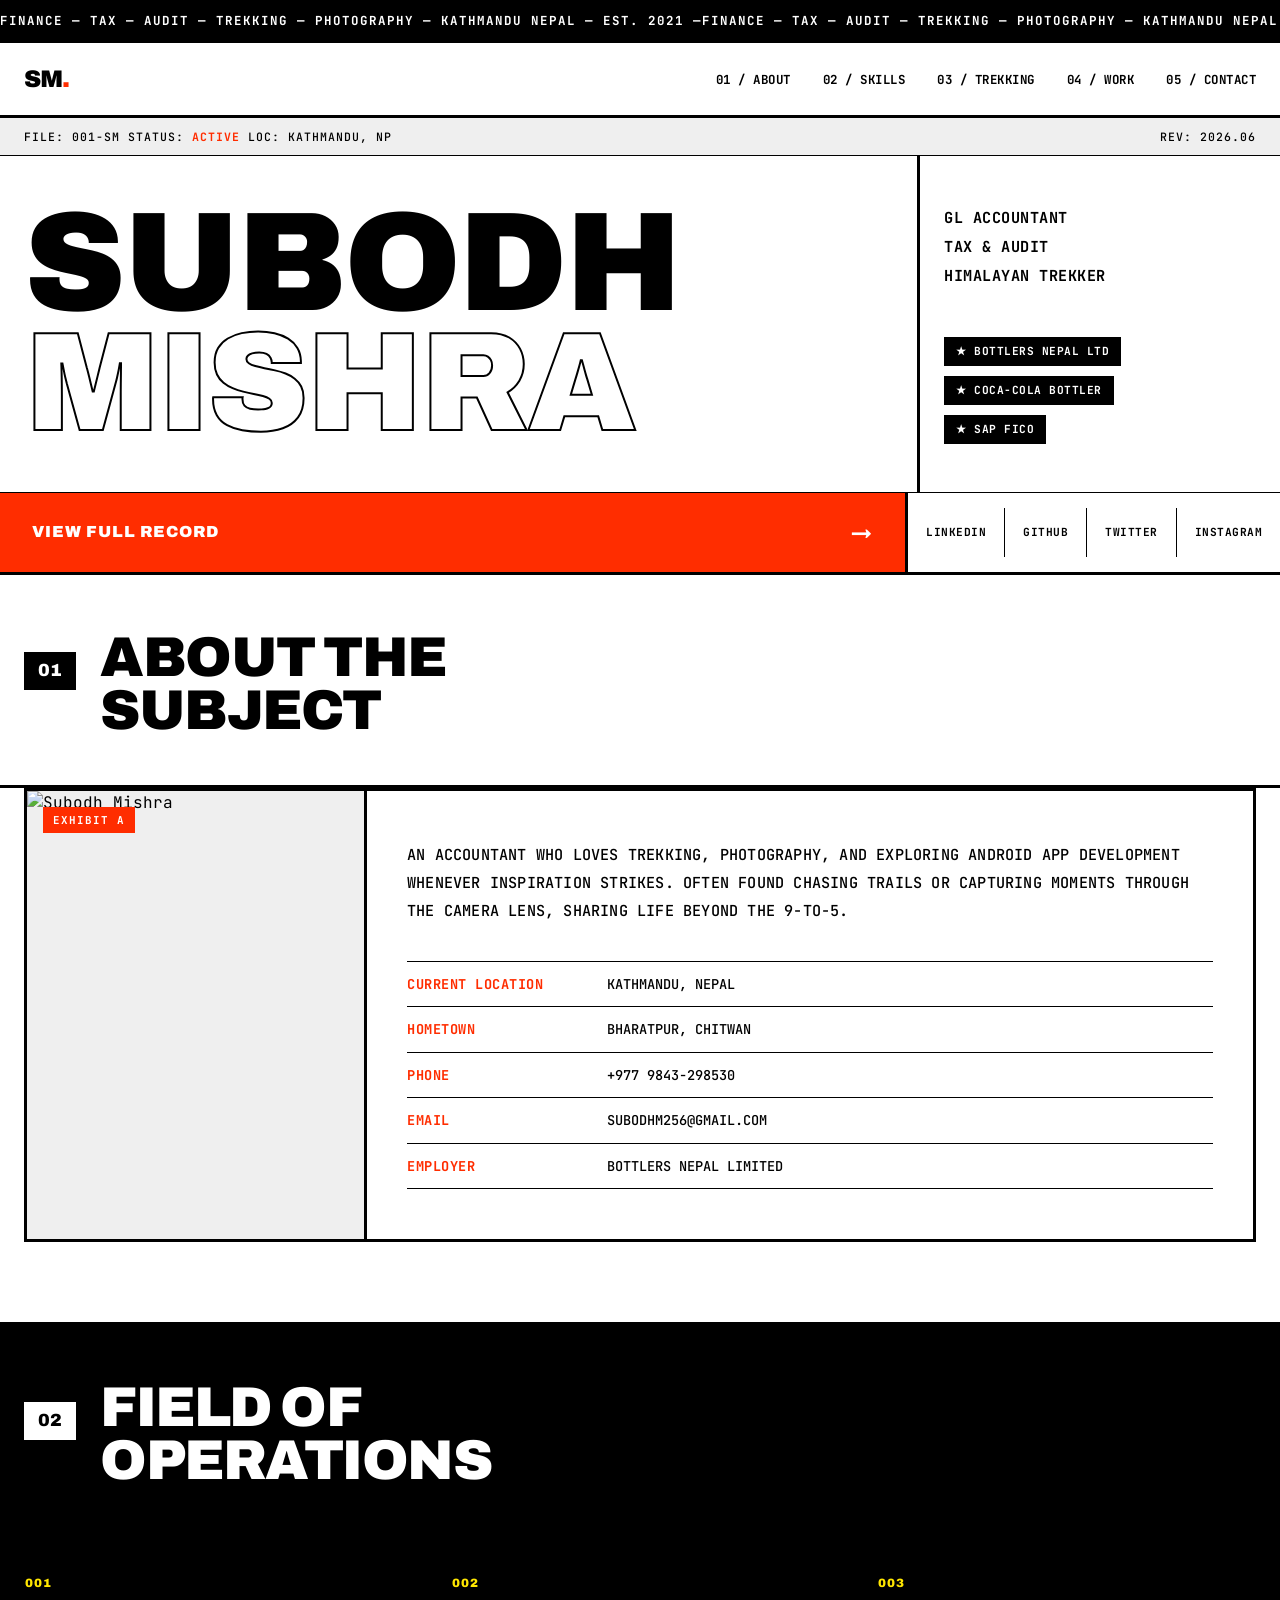
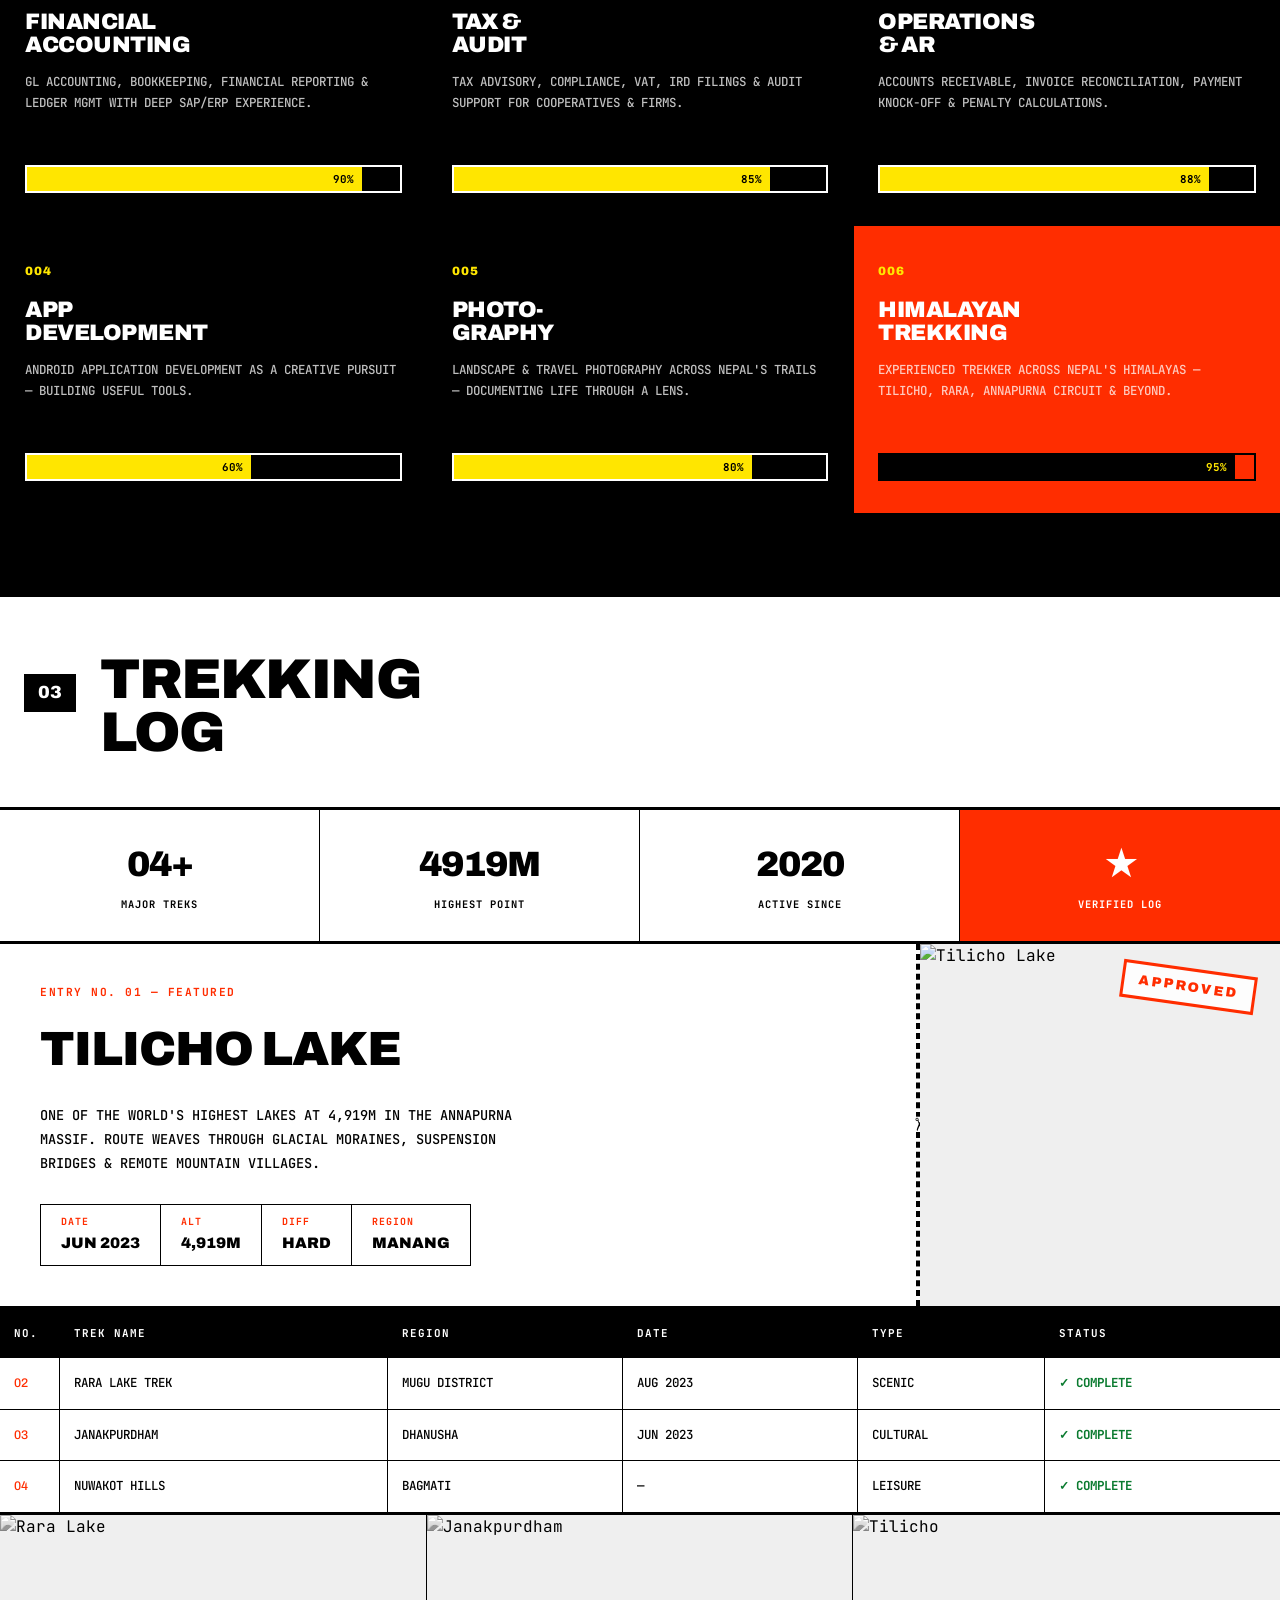
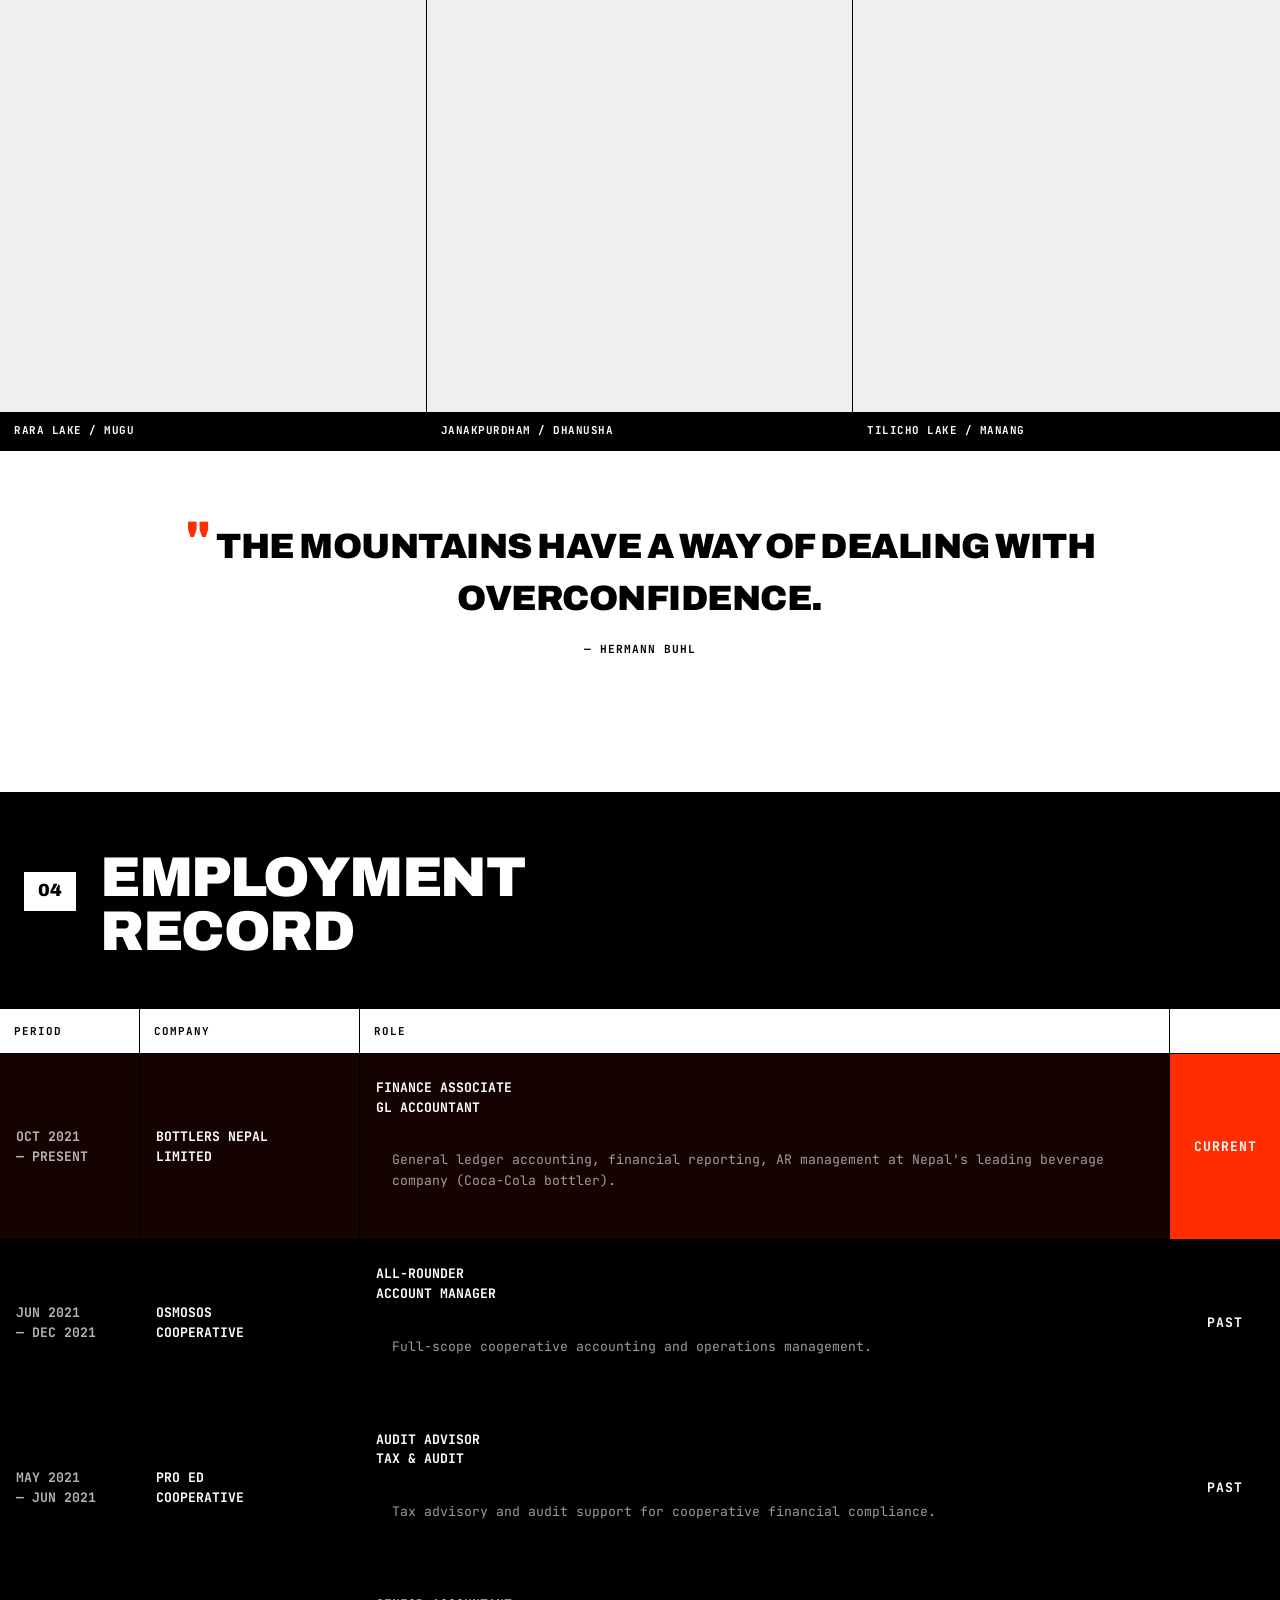
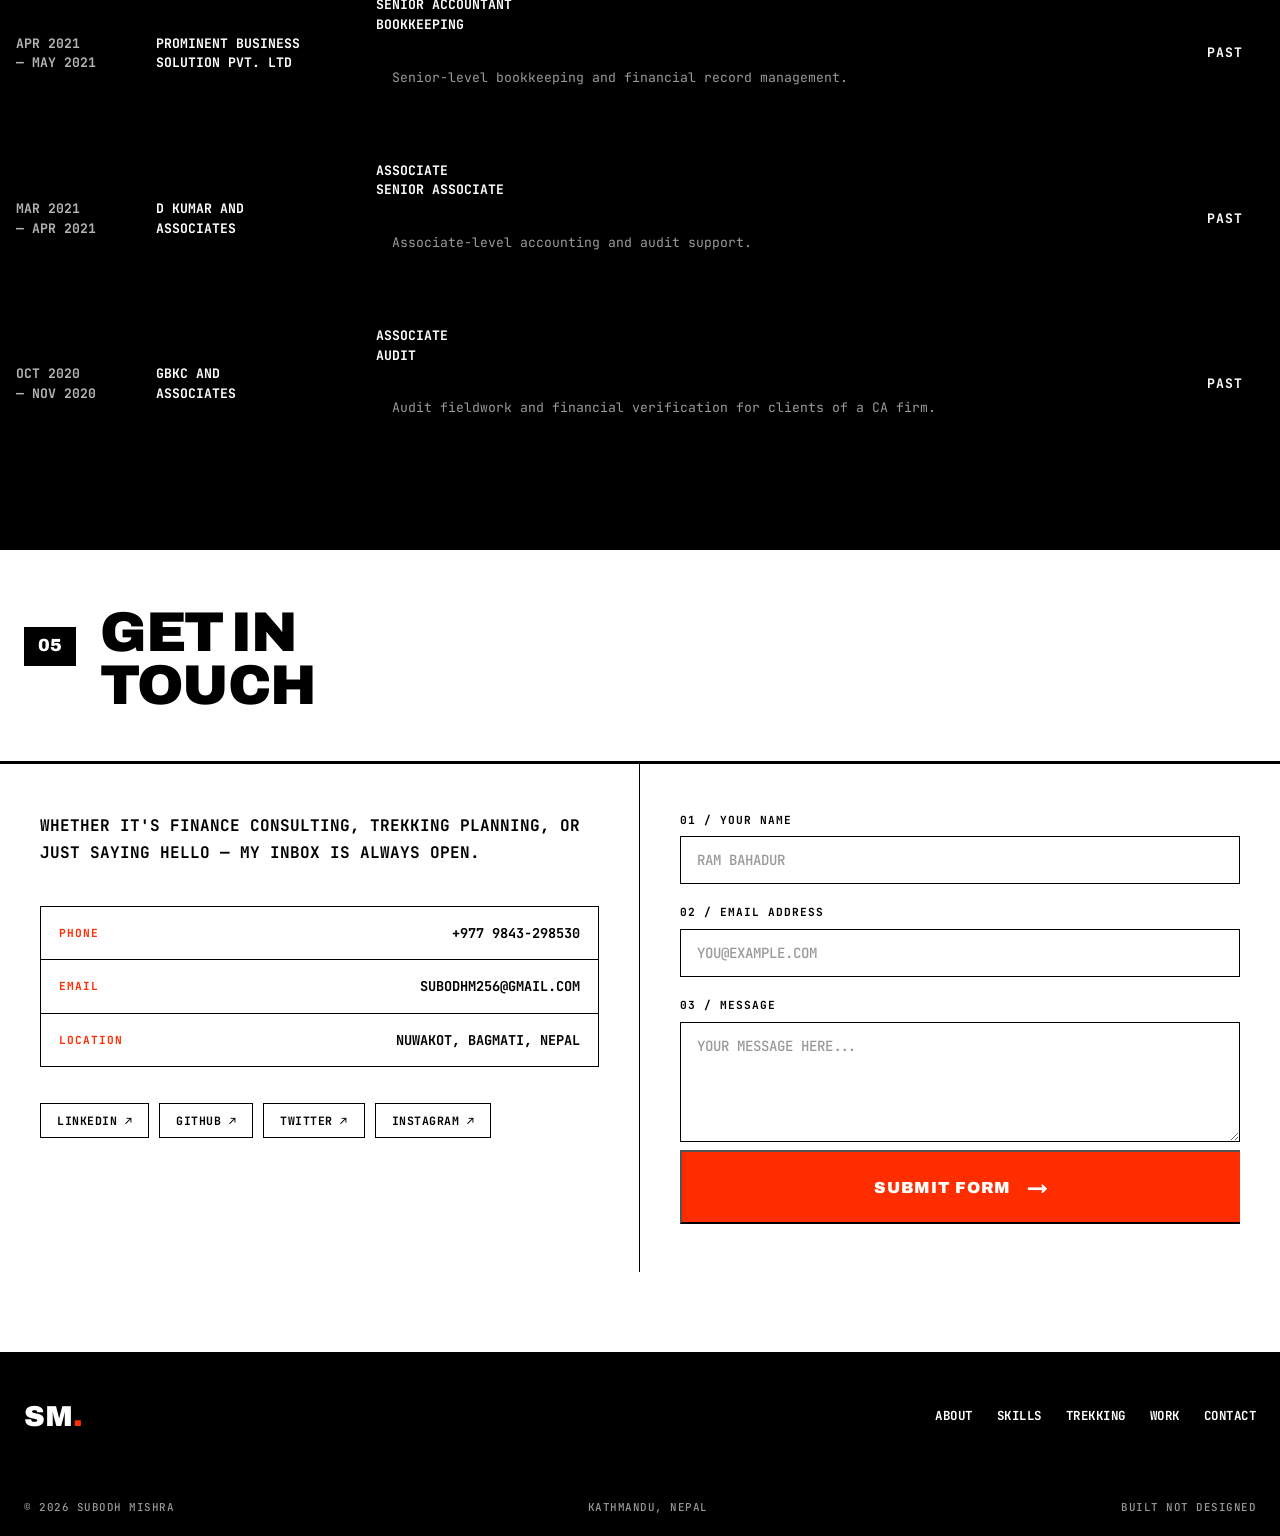
==== index.html @ 77f86807 "Add files via upload" ====
<!DOCTYPE html>
<html lang="en">
<head>
<meta charset="UTF-8" />
<meta name="viewport" content="width=device-width, initial-scale=1.0" />
<meta name="description" content="SUBODH MISHRA — GL ACCOUNTANT / TREKKER / PHOTOGRAPHER. KATHMANDU, NEPAL." />
<title>SUBODH MISHRA — FILE NO. 001</title>
<link rel="preconnect" href="https://fonts.googleapis.com" />
<link rel="preconnect" href="https://fonts.gstatic.com" crossorigin />
<link href="https://fonts.googleapis.com/css2?family=JetBrains+Mono:wght@400;500;700;800&family=Archivo:wght@400;500;700;900&display=swap" rel="stylesheet" />
<link rel="stylesheet" href="style.css" />
</head>
<body>

<!-- MARQUEE STRIP -->
<div class="marquee">
  <div class="marquee-track">
    <span>FINANCE — TAX — AUDIT — TREKKING — PHOTOGRAPHY — KATHMANDU NEPAL — EST. 2021 — </span>
    <span>FINANCE — TAX — AUDIT — TREKKING — PHOTOGRAPHY — KATHMANDU NEPAL — EST. 2021 — </span>
  </div>
</div>

<!-- NAV -->
<nav id="navbar">
  <div class="nav-inner">
    <a href="#top" class="nav-logo">SM<span class="dot">.</span></a>
    <ul class="nav-links">
      <li><a href="#about">01 / ABOUT</a></li>
      <li><a href="#skills">02 / SKILLS</a></li>
      <li><a href="#trekking">03 / TREKKING</a></li>
      <li><a href="#experience">04 / WORK</a></li>
      <li><a href="#contact">05 / CONTACT</a></li>
    </ul>
    <button class="hamburger" id="hamburger" aria-label="Menu">
      <span></span><span></span>
    </button>
  </div>
</nav>

<div class="mobile-menu" id="mobileMenu">
  <ul>
    <li><a href="#about" class="mm-link">01 / ABOUT</a></li>
    <li><a href="#skills" class="mm-link">02 / SKILLS</a></li>
    <li><a href="#trekking" class="mm-link">03 / TREKKING</a></li>
    <li><a href="#experience" class="mm-link">04 / WORK</a></li>
    <li><a href="#contact" class="mm-link">05 / CONTACT</a></li>
  </ul>
</div>

<!-- HERO -->
<header id="top" class="hero">
  <div class="hero-meta-bar">
    <span>FILE: 001-SM</span>
    <span>STATUS: <b>ACTIVE</b></span>
    <span>LOC: KATHMANDU, NP</span>
    <span class="hero-meta-bar-last">REV: 2026.06</span>
  </div>

  <div class="hero-main">
    <h1 class="hero-title">
      SUBODH<br>
      <span class="outline">MISHRA</span>
    </h1>
    <div class="hero-side">
      <p class="hero-role">GL ACCOUNTANT<br>TAX &amp; AUDIT<br>HIMALAYAN TREKKER</p>
      <div class="hero-tags">
        <span class="tag">★ BOTTLERS NEPAL LTD</span>
        <span class="tag">★ COCA-COLA BOTTLER</span>
        <span class="tag">★ SAP FICO</span>
      </div>
    </div>
  </div>

  <div class="hero-bottom">
    <a href="#about" class="btn-block">
      <span>VIEW FULL RECORD</span>
      <span class="arrow">→</span>
    </a>
    <div class="hero-socials">
      <a href="https://www.linkedin.com/in/subodh-mishra-0a845a19a/" target="_blank" rel="noopener">LINKEDIN</a>
      <a href="https://github.com/mrsubodhmishra" target="_blank" rel="noopener">GITHUB</a>
      <a href="https://twitter.com/Subo_dh" target="_blank" rel="noopener">TWITTER</a>
      <a href="https://www.instagram.com/subo_od/" target="_blank" rel="noopener">INSTAGRAM</a>
    </div>
  </div>
</header>

<!-- ABOUT -->
<section id="about" class="section">
  <div class="section-head">
    <span class="section-num">01</span>
    <h2 class="section-title">ABOUT THE<br>SUBJECT</h2>
  </div>

  <div class="about-grid">
    <div class="about-photo">
      <img src="https://www.subodhmishra.com.np/assets/images/profilefun.jpg" alt="Subodh Mishra" onerror="this.parentElement.classList.add('img-fail')" />
      <div class="photo-tag">EXHIBIT A</div>
    </div>

    <div class="about-content">
      <p class="about-lead">AN ACCOUNTANT WHO LOVES TREKKING, PHOTOGRAPHY, AND EXPLORING ANDROID APP DEVELOPMENT WHENEVER INSPIRATION STRIKES. OFTEN FOUND CHASING TRAILS OR CAPTURING MOMENTS THROUGH THE CAMERA LENS, SHARING LIFE BEYOND THE 9-TO-5.</p>

      <table class="data-table">
        <tr>
          <td class="dt-label">CURRENT LOCATION</td>
          <td class="dt-value">KATHMANDU, NEPAL</td>
        </tr>
        <tr>
          <td class="dt-label">HOMETOWN</td>
          <td class="dt-value">BHARATPUR, CHITWAN</td>
        </tr>
        <tr>
          <td class="dt-label">PHONE</td>
          <td class="dt-value">+977 9843-298530</td>
        </tr>
        <tr>
          <td class="dt-label">EMAIL</td>
          <td class="dt-value">SUBODHM256@GMAIL.COM</td>
        </tr>
        <tr>
          <td class="dt-label">EMPLOYER</td>
          <td class="dt-value">BOTTLERS NEPAL LIMITED</td>
        </tr>
      </table>
    </div>
  </div>
</section>

<!-- SKILLS -->
<section id="skills" class="section section-invert">
  <div class="section-head">
    <span class="section-num">02</span>
    <h2 class="section-title">FIELD OF<br>OPERATIONS</h2>
  </div>

  <div class="skills-grid">
    <div class="skill-box">
      <span class="skill-index">001</span>
      <h3>FINANCIAL<br>ACCOUNTING</h3>
      <p>GL ACCOUNTING, BOOKKEEPING, FINANCIAL REPORTING &amp; LEDGER MGMT WITH DEEP SAP/ERP EXPERIENCE.</p>
      <div class="skill-meter"><div class="skill-meter-fill" style="--w:90%">90%</div></div>
    </div>
    <div class="skill-box">
      <span class="skill-index">002</span>
      <h3>TAX &amp;<br>AUDIT</h3>
      <p>TAX ADVISORY, COMPLIANCE, VAT, IRD FILINGS &amp; AUDIT SUPPORT FOR COOPERATIVES &amp; FIRMS.</p>
      <div class="skill-meter"><div class="skill-meter-fill" style="--w:85%">85%</div></div>
    </div>
    <div class="skill-box">
      <span class="skill-index">003</span>
      <h3>OPERATIONS<br>&amp; AR</h3>
      <p>ACCOUNTS RECEIVABLE, INVOICE RECONCILIATION, PAYMENT KNOCK-OFF &amp; PENALTY CALCULATIONS.</p>
      <div class="skill-meter"><div class="skill-meter-fill" style="--w:88%">88%</div></div>
    </div>
    <div class="skill-box">
      <span class="skill-index">004</span>
      <h3>APP<br>DEVELOPMENT</h3>
      <p>ANDROID APPLICATION DEVELOPMENT AS A CREATIVE PURSUIT — BUILDING USEFUL TOOLS.</p>
      <div class="skill-meter"><div class="skill-meter-fill" style="--w:60%">60%</div></div>
    </div>
    <div class="skill-box">
      <span class="skill-index">005</span>
      <h3>PHOTO-<br>GRAPHY</h3>
      <p>LANDSCAPE &amp; TRAVEL PHOTOGRAPHY ACROSS NEPAL'S TRAILS — DOCUMENTING LIFE THROUGH A LENS.</p>
      <div class="skill-meter"><div class="skill-meter-fill" style="--w:80%">80%</div></div>
    </div>
    <div class="skill-box accent">
      <span class="skill-index">006</span>
      <h3>HIMALAYAN<br>TREKKING</h3>
      <p>EXPERIENCED TREKKER ACROSS NEPAL'S HIMALAYAS — TILICHO, RARA, ANNAPURNA CIRCUIT &amp; BEYOND.</p>
      <div class="skill-meter"><div class="skill-meter-fill" style="--w:95%">95%</div></div>
    </div>
  </div>
</section>

<!-- TREKKING -->
<section id="trekking" class="section trek-section">
  <div class="section-head">
    <span class="section-num">03</span>
    <h2 class="section-title">TREKKING<br>LOG</h2>
  </div>

  <div class="trek-stamp-row">
    <div class="stamp-box">
      <span class="stamp-num">04+</span>
      <span class="stamp-label">MAJOR TREKS</span>
    </div>
    <div class="stamp-box">
      <span class="stamp-num">4919M</span>
      <span class="stamp-label">HIGHEST POINT</span>
    </div>
    <div class="stamp-box">
      <span class="stamp-num">2020</span>
      <span class="stamp-label">ACTIVE SINCE</span>
    </div>
    <div class="stamp-box stamp-red">
      <span class="stamp-num">★</span>
      <span class="stamp-label">VERIFIED LOG</span>
    </div>
  </div>

  <!-- Featured entry: ticket style -->
  <div class="trek-ticket">
    <div class="ticket-left">
      <div class="ticket-eyebrow">ENTRY NO. 01 — FEATURED</div>
      <h3 class="ticket-title">TILICHO LAKE</h3>
      <p class="ticket-desc">ONE OF THE WORLD'S HIGHEST LAKES AT 4,919M IN THE ANNAPURNA MASSIF. ROUTE WEAVES THROUGH GLACIAL MORAINES, SUSPENSION BRIDGES &amp; REMOTE MOUNTAIN VILLAGES.</p>
      <div class="ticket-row">
        <div class="ticket-field"><span>DATE</span><b>JUN 2023</b></div>
        <div class="ticket-field"><span>ALT</span><b>4,919M</b></div>
        <div class="ticket-field"><span>DIFF</span><b>HARD</b></div>
        <div class="ticket-field"><span>REGION</span><b>MANANG</b></div>
      </div>
    </div>
    <div class="ticket-divider">
      <span>✂</span>
    </div>
    <div class="ticket-right">
      <img src="https://www.subodhmishra.com.np/assets/images/educat/TL.jpg" alt="Tilicho Lake" onerror="this.parentElement.classList.add('img-fail')" />
      <div class="ticket-stamp">APPROVED</div>
    </div>
  </div>

  <!-- Log table -->
  <div class="trek-log-table">
    <div class="log-row log-header">
      <span>NO.</span>
      <span>TREK NAME</span>
      <span>REGION</span>
      <span>DATE</span>
      <span>TYPE</span>
      <span>STATUS</span>
    </div>
    <div class="log-row">
      <span class="log-no">02</span>
      <span class="log-name">RARA LAKE TREK</span>
      <span>MUGU DISTRICT</span>
      <span>AUG 2023</span>
      <span>SCENIC</span>
      <span class="log-status complete">✓ COMPLETE</span>
    </div>
    <div class="log-row">
      <span class="log-no">03</span>
      <span class="log-name">JANAKPURDHAM</span>
      <span>DHANUSHA</span>
      <span>JUN 2023</span>
      <span>CULTURAL</span>
      <span class="log-status complete">✓ COMPLETE</span>
    </div>
    <div class="log-row">
      <span class="log-no">04</span>
      <span class="log-name">NUWAKOT HILLS</span>
      <span>BAGMATI</span>
      <span>—</span>
      <span>LEISURE</span>
      <span class="log-status complete">✓ COMPLETE</span>
    </div>
  </div>

  <!-- Photo strip -->
  <div class="trek-photo-strip">
    <div class="strip-photo">
      <img src="https://www.subodhmishra.com.np/assets/images/educat/RARA.jpg" alt="Rara Lake" onerror="this.parentElement.classList.add('img-fail')" />
      <div class="strip-cap">RARA LAKE / MUGU</div>
    </div>
    <div class="strip-photo">
      <img src="https://www.subodhmishra.com.np/assets/images/educat/JD.jpg" alt="Janakpurdham" onerror="this.parentElement.classList.add('img-fail')" />
      <div class="strip-cap">JANAKPURDHAM / DHANUSHA</div>
    </div>
    <div class="strip-photo">
      <img src="https://www.subodhmishra.com.np/assets/images/educat/TL.jpg" alt="Tilicho" onerror="this.parentElement.classList.add('img-fail')" />
      <div class="strip-cap">TILICHO LAKE / MANANG</div>
    </div>
  </div>

  <div class="trek-quote">
    <span class="qmark">"</span>
    THE MOUNTAINS HAVE A WAY OF DEALING WITH OVERCONFIDENCE.
    <span class="qauthor">— HERMANN BUHL</span>
  </div>
</section>

<!-- EXPERIENCE -->
<section id="experience" class="section section-invert">
  <div class="section-head">
    <span class="section-num">04</span>
    <h2 class="section-title">EMPLOYMENT<br>RECORD</h2>
  </div>

  <div class="exp-table">
    <div class="exp-row exp-row-head">
      <span>PERIOD</span>
      <span>COMPANY</span>
      <span>ROLE</span>
      <span></span>
    </div>

    <div class="exp-row exp-current">
      <span class="exp-period">OCT 2021<br>— PRESENT</span>
      <span class="exp-company">BOTTLERS NEPAL<br>LIMITED</span>
      <span class="exp-role">FINANCE ASSOCIATE<br>GL ACCOUNTANT
        <span class="exp-desc">General ledger accounting, financial reporting, AR management at Nepal's leading beverage company (Coca-Cola bottler).</span>
      </span>
      <span class="exp-tag current">CURRENT</span>
    </div>

    <div class="exp-row">
      <span class="exp-period">JUN 2021<br>— DEC 2021</span>
      <span class="exp-company">OSMOSOS<br>COOPERATIVE</span>
      <span class="exp-role">ALL-ROUNDER<br>ACCOUNT MANAGER
        <span class="exp-desc">Full-scope cooperative accounting and operations management.</span>
      </span>
      <span class="exp-tag">PAST</span>
    </div>

    <div class="exp-row">
      <span class="exp-period">MAY 2021<br>— JUN 2021</span>
      <span class="exp-company">PRO ED<br>COOPERATIVE</span>
      <span class="exp-role">AUDIT ADVISOR<br>TAX &amp; AUDIT
        <span class="exp-desc">Tax advisory and audit support for cooperative financial compliance.</span>
      </span>
      <span class="exp-tag">PAST</span>
    </div>

    <div class="exp-row">
      <span class="exp-period">APR 2021<br>— MAY 2021</span>
      <span class="exp-company">PROMINENT BUSINESS<br>SOLUTION PVT. LTD</span>
      <span class="exp-role">SENIOR ACCOUNTANT<br>BOOKKEEPING
        <span class="exp-desc">Senior-level bookkeeping and financial record management.</span>
      </span>
      <span class="exp-tag">PAST</span>
    </div>

    <div class="exp-row">
      <span class="exp-period">MAR 2021<br>— APR 2021</span>
      <span class="exp-company">D KUMAR AND<br>ASSOCIATES</span>
      <span class="exp-role">ASSOCIATE<br>SENIOR ASSOCIATE
        <span class="exp-desc">Associate-level accounting and audit support.</span>
      </span>
      <span class="exp-tag">PAST</span>
    </div>

    <div class="exp-row">
      <span class="exp-period">OCT 2020<br>— NOV 2020</span>
      <span class="exp-company">GBKC AND<br>ASSOCIATES</span>
      <span class="exp-role">ASSOCIATE<br>AUDIT
        <span class="exp-desc">Audit fieldwork and financial verification for clients of a CA firm.</span>
      </span>
      <span class="exp-tag">PAST</span>
    </div>
  </div>
</section>

<!-- CONTACT -->
<section id="contact" class="section contact-section">
  <div class="section-head">
    <span class="section-num">05</span>
    <h2 class="section-title">GET IN<br>TOUCH</h2>
  </div>

  <div class="contact-grid">
    <div class="contact-left">
      <p class="contact-lead">WHETHER IT'S FINANCE CONSULTING, TREKKING PLANNING, OR JUST SAYING HELLO — MY INBOX IS ALWAYS OPEN.</p>

      <div class="contact-list">
        <a href="tel:+9779843298530" class="contact-item">
          <span class="ci-label">PHONE</span>
          <span class="ci-value">+977 9843-298530</span>
        </a>
        <a href="mailto:subodhm256@gmail.com" class="contact-item">
          <span class="ci-label">EMAIL</span>
          <span class="ci-value">SUBODHM256@GMAIL.COM</span>
        </a>
        <div class="contact-item">
          <span class="ci-label">LOCATION</span>
          <span class="ci-value">NUWAKOT, BAGMATI, NEPAL</span>
        </div>
      </div>

      <div class="contact-social-row">
        <a href="https://www.linkedin.com/in/subodh-mishra-0a845a19a/" target="_blank" rel="noopener">LINKEDIN ↗</a>
        <a href="https://github.com/mrsubodhmishra" target="_blank" rel="noopener">GITHUB ↗</a>
        <a href="https://twitter.com/Subo_dh" target="_blank" rel="noopener">TWITTER ↗</a>
        <a href="https://www.instagram.com/subo_od/" target="_blank" rel="noopener">INSTAGRAM ↗</a>
      </div>
    </div>

    <div class="contact-right">
      <form class="brutal-form" id="contactForm" onsubmit="handleSubmit(event)">
        <label for="name">01 / YOUR NAME</label>
        <input type="text" id="name" name="name" placeholder="RAM BAHADUR" required />

        <label for="email">02 / EMAIL ADDRESS</label>
        <input type="email" id="email" name="email" placeholder="YOU@EXAMPLE.COM" required />

        <label for="message">03 / MESSAGE</label>
        <textarea id="message" name="message" rows="5" placeholder="YOUR MESSAGE HERE..." required></textarea>

        <button type="submit" class="btn-block full">
          <span>SUBMIT FORM</span>
          <span class="arrow">→</span>
        </button>
        <p class="form-success" id="formSuccess">✓ THANKS — I'LL GET BACK TO YOU SOON.</p>
      </form>
    </div>
  </div>
</section>

<!-- FOOTER -->
<footer class="footer">
  <div class="footer-top">
    <span class="footer-logo">SM<span class="dot">.</span></span>
    <div class="footer-links">
      <a href="#about">ABOUT</a>
      <a href="#skills">SKILLS</a>
      <a href="#trekking">TREKKING</a>
      <a href="#experience">WORK</a>
      <a href="#contact">CONTACT</a>
    </div>
  </div>
  <div class="footer-bottom">
    <span>© 2026 SUBODH MISHRA</span>
    <span>KATHMANDU, NEPAL</span>
    <span>BUILT NOT DESIGNED</span>
  </div>
</footer>

<a href="#top" class="back-to-top" id="backToTop">↑ TOP</a>

<script src="script.js"></script>
</body>
</html>
---- style.css ----
/* =====================================================
   SUBODH MISHRA — BRUTALIST PORTFOLIO
   No radius. No shadow blur. No gradients. Raw structure.
   ===================================================== */

:root {
  --black: #000000;
  --white: #ffffff;
  --red: #ff2d00;
  --yellow: #ffe600;
  --gray: #efefef;
  --gray-line: #d8d8d8;

  --ff-display: 'Archivo', sans-serif;
  --ff-mono: 'JetBrains Mono', monospace;

  --border: 3px solid var(--black);
  --border-thin: 1px solid var(--black);
}

* { box-sizing: border-box; margin: 0; padding: 0; }

html { scroll-behavior: smooth; }

body {
  font-family: var(--ff-mono);
  background: var(--white);
  color: var(--black);
  line-height: 1.5;
  overflow-x: hidden;
}

img { max-width: 100%; display: block; }
a { color: inherit; text-decoration: none; }
button { font-family: inherit; cursor: pointer; }

/* ===== MARQUEE ===== */
.marquee {
  background: var(--black);
  color: var(--white);
  overflow: hidden;
  white-space: nowrap;
  border-bottom: var(--border);
  padding: 8px 0;
}
.marquee-track {
  display: inline-flex;
  animation: scrollMarquee 24s linear infinite;
}
.marquee-track span {
  font-family: var(--ff-mono);
  font-size: 0.78rem;
  font-weight: 700;
  letter-spacing: 2px;
  padding-right: 0;
}
@keyframes scrollMarquee {
  from { transform: translateX(0); }
  to { transform: translateX(-50%); }
}

/* ===== NAV ===== */
#navbar {
  position: sticky;
  top: 0;
  z-index: 100;
  background: var(--white);
  border-bottom: var(--border);
}
.nav-inner {
  max-width: 1280px;
  margin: 0 auto;
  padding: 18px 24px;
  display: flex;
  align-items: center;
  justify-content: space-between;
}
.nav-logo {
  font-family: var(--ff-display);
  font-size: 1.5rem;
  font-weight: 900;
  letter-spacing: -1px;
}
.nav-logo .dot { color: var(--red); }
.nav-links {
  display: flex;
  gap: 32px;
  list-style: none;
}
.nav-links a {
  font-size: 0.78rem;
  font-weight: 700;
  letter-spacing: 0.5px;
  position: relative;
  padding-bottom: 2px;
}
.nav-links a::after {
  content: '';
  position: absolute;
  bottom: -2px; left: 0;
  width: 0; height: 2px;
  background: var(--red);
  transition: width 0.2s;
}
.nav-links a:hover::after { width: 100%; }
.hamburger {
  display: none;
  flex-direction: column;
  gap: 6px;
  background: none;
  border: var(--border);
  padding: 10px 12px;
}
.hamburger span {
  display: block;
  width: 20px;
  height: 3px;
  background: var(--black);
}

.mobile-menu {
  display: none;
  position: fixed;
  inset: 0;
  background: var(--black);
  z-index: 99;
  align-items: center;
  justify-content: center;
}
.mobile-menu.open { display: flex; }
.mobile-menu ul { list-style: none; text-align: center; }
.mobile-menu ul li { margin: 24px 0; }
.mobile-menu ul li a {
  font-family: var(--ff-display);
  font-size: 2rem;
  font-weight: 900;
  color: var(--white);
}
.mobile-menu ul li a:hover { color: var(--yellow); }

/* ===== HERO ===== */
.hero {
  border-bottom: var(--border);
}
.hero-meta-bar {
  display: flex;
  justify-content: space-between;
  flex-wrap: wrap;
  gap: 8px;
  padding: 10px 24px;
  border-bottom: var(--border-thin);
  font-size: 0.72rem;
  font-weight: 500;
  letter-spacing: 1px;
  background: var(--gray);
}
.hero-meta-bar b { color: var(--red); }
.hero-meta-bar-last { margin-left: auto; }

.hero-main {
  display: grid;
  grid-template-columns: 1fr 360px;
  border-bottom: var(--border-thin);
}
.hero-title {
  font-family: var(--ff-display);
  font-weight: 900;
  font-size: clamp(4rem, 11vw, 9rem);
  line-height: 0.85;
  letter-spacing: -3px;
  padding: 48px 24px;
  border-right: var(--border);
  text-transform: uppercase;
}
.hero-title .outline {
  -webkit-text-stroke: 2px var(--black);
  color: var(--white);
}
.hero-side {
  padding: 48px 24px;
  display: flex;
  flex-direction: column;
  justify-content: space-between;
}
.hero-role {
  font-family: var(--ff-mono);
  font-size: 0.95rem;
  font-weight: 700;
  line-height: 1.9;
  letter-spacing: 0.5px;
}
.hero-tags {
  display: flex;
  flex-direction: column;
  gap: 10px;
  margin-top: 32px;
}
.tag {
  font-size: 0.7rem;
  font-weight: 700;
  background: var(--black);
  color: var(--white);
  padding: 6px 12px;
  display: inline-block;
  width: fit-content;
  letter-spacing: 0.5px;
}

.hero-bottom {
  display: flex;
  align-items: stretch;
}
.btn-block {
  display: flex;
  align-items: center;
  justify-content: space-between;
  gap: 16px;
  background: var(--red);
  color: var(--white);
  font-family: var(--ff-display);
  font-weight: 900;
  font-size: 1rem;
  letter-spacing: 1px;
  padding: 24px 32px;
  border-right: var(--border);
  flex: 1;
  transition: background 0.15s;
}
.btn-block:hover { background: var(--black); }
.btn-block .arrow {
  font-size: 1.3rem;
  transition: transform 0.2s;
}
.btn-block:hover .arrow { transform: translateX(6px); }
.btn-block.full { width: 100%; justify-content: center; border-right: none; margin-top: 8px; }

.hero-socials {
  display: flex;
  align-items: center;
  gap: 0;
}
.hero-socials a {
  font-size: 0.7rem;
  font-weight: 700;
  padding: 16px 18px;
  border-right: var(--border-thin);
  letter-spacing: 0.5px;
  transition: all 0.15s;
}
.hero-socials a:last-child { border-right: none; }
.hero-socials a:hover {
  background: var(--yellow);
}

/* ===== SECTIONS ===== */
.section {
  border-bottom: var(--border);
  padding: 0 0 80px;
}
.section-invert {
  background: var(--black);
  color: var(--white);
}
.section-head {
  display: flex;
  align-items: baseline;
  gap: 24px;
  padding: 56px 24px 48px;
  border-bottom: var(--border);
  max-width: 1280px;
  margin: 0 auto;
}
.section-num {
  font-family: var(--ff-display);
  font-size: 1.1rem;
  font-weight: 900;
  background: var(--black);
  color: var(--white);
  padding: 6px 14px;
  flex-shrink: 0;
}
.section-invert .section-num {
  background: var(--white);
  color: var(--black);
}
.section-title {
  font-family: var(--ff-display);
  font-weight: 900;
  font-size: clamp(2rem, 5vw, 3.5rem);
  line-height: 0.95;
  letter-spacing: -1.5px;
  text-transform: uppercase;
}

.container { max-width: 1280px; margin: 0 auto; padding: 0 24px; }

/* ===== ABOUT ===== */
.about-grid {
  max-width: 1280px;
  margin: 0 auto;
  padding: 0 24px;
  display: grid;
  grid-template-columns: 340px 1fr;
  gap: 0;
  border-top: var(--border-thin);
  margin-top: 48px;
}
.about-grid { margin-top: 0; border-top: none; }
.about-photo {
  position: relative;
  border: var(--border);
  border-right: none;
  aspect-ratio: 3/4;
  overflow: hidden;
  background: var(--gray);
}
.about-photo img { width: 100%; height: 100%; object-fit: cover; }
.about-photo.img-fail { display: flex; align-items: center; justify-content: center; }
.photo-tag {
  position: absolute;
  top: 16px; left: 16px;
  background: var(--red);
  color: var(--white);
  font-size: 0.68rem;
  font-weight: 700;
  padding: 5px 10px;
  letter-spacing: 1px;
}
.about-content {
  border: var(--border);
  padding: 40px;
  display: flex;
  flex-direction: column;
  justify-content: center;
}
.about-lead {
  font-family: var(--ff-mono);
  font-size: 0.95rem;
  font-weight: 500;
  line-height: 1.85;
  letter-spacing: 0.2px;
  margin-bottom: 36px;
}
.data-table { width: 100%; border-collapse: collapse; }
.data-table tr { border-top: var(--border-thin); }
.data-table tr:last-child { border-bottom: var(--border-thin); }
.data-table td { padding: 12px 0; font-size: 0.85rem; }
.dt-label {
  font-weight: 700;
  color: var(--red);
  width: 200px;
  letter-spacing: 0.5px;
}
.dt-value { font-weight: 500; }

/* ===== SKILLS ===== */
.skills-grid {
  max-width: 1280px;
  margin: 0 auto;
  display: grid;
  grid-template-columns: repeat(3, 1fr);
}
.skill-box {
  border: var(--border-thin);
  border-top: none;
  padding: 32px 24px;
  position: relative;
  transition: background 0.2s;
}
.skill-box:nth-child(3n) { border-right: none; }
.skill-box.accent { background: var(--red); }
.skill-box:hover:not(.accent) { background: #1a1a1a; }
.skill-index {
  font-family: var(--ff-display);
  font-size: 0.75rem;
  font-weight: 900;
  color: var(--yellow);
  letter-spacing: 1px;
}
.skill-box h3 {
  font-family: var(--ff-display);
  font-size: 1.4rem;
  font-weight: 900;
  text-transform: uppercase;
  line-height: 1.05;
  margin: 16px 0 14px;
  letter-spacing: -0.5px;
}
.skill-box p {
  font-size: 0.78rem;
  font-weight: 500;
  line-height: 1.7;
  opacity: 0.75;
  margin-bottom: 24px;
  min-height: 70px;
}
.skill-meter {
  height: 28px;
  border: 2px solid var(--white);
  position: relative;
  overflow: hidden;
}
.skill-meter-fill {
  height: 100%;
  width: 0;
  background: var(--yellow);
  color: var(--black);
  font-size: 0.68rem;
  font-weight: 700;
  display: flex;
  align-items: center;
  justify-content: flex-end;
  padding-right: 8px;
  transition: width 1.4s cubic-bezier(0.4,0,0.2,1);
  white-space: nowrap;
}
.skill-box.accent .skill-meter { border-color: var(--black); }
.skill-box.accent .skill-meter-fill { background: var(--black); color: var(--yellow); }

/* ===== TREKKING ===== */
.trek-section { background: var(--white); }

.trek-stamp-row {
  max-width: 1280px;
  margin: 0 auto;
  display: grid;
  grid-template-columns: repeat(4, 1fr);
  border-bottom: var(--border);
}
.stamp-box {
  border-right: var(--border-thin);
  padding: 28px 20px;
  text-align: center;
}
.stamp-box:last-child { border-right: none; }
.stamp-box.stamp-red { background: var(--red); color: var(--white); }
.stamp-num {
  display: block;
  font-family: var(--ff-display);
  font-size: 2.2rem;
  font-weight: 900;
  letter-spacing: -1px;
}
.stamp-label {
  display: block;
  font-size: 0.65rem;
  font-weight: 700;
  letter-spacing: 1px;
  margin-top: 6px;
}

/* Ticket */
.trek-ticket {
  max-width: 1280px;
  margin: 0 auto;
  display: grid;
  grid-template-columns: 1fr auto 360px;
  border-bottom: var(--border);
}
.ticket-left {
  padding: 40px;
}
.ticket-eyebrow {
  font-size: 0.7rem;
  font-weight: 700;
  color: var(--red);
  letter-spacing: 1.5px;
  margin-bottom: 12px;
}
.ticket-title {
  font-family: var(--ff-display);
  font-size: clamp(2rem, 4vw, 3rem);
  font-weight: 900;
  letter-spacing: -1px;
  text-transform: uppercase;
  margin-bottom: 18px;
}
.ticket-desc {
  font-size: 0.85rem;
  font-weight: 500;
  line-height: 1.8;
  max-width: 480px;
  margin-bottom: 28px;
}
.ticket-row {
  display: flex;
  flex-wrap: wrap;
  gap: 0;
  border: var(--border-thin);
  width: fit-content;
}
.ticket-field {
  display: flex;
  flex-direction: column;
  padding: 10px 20px;
  border-right: var(--border-thin);
}
.ticket-field:last-child { border-right: none; }
.ticket-field span {
  font-size: 0.62rem;
  font-weight: 700;
  color: var(--red);
  letter-spacing: 1px;
}
.ticket-field b {
  font-family: var(--ff-display);
  font-size: 0.95rem;
  font-weight: 900;
  margin-top: 2px;
}
.ticket-divider {
  display: flex;
  align-items: center;
  justify-content: center;
  border-left: 2px dashed var(--black);
  border-right: 2px dashed var(--black);
  width: 1px;
  position: relative;
}
.ticket-divider span {
  position: absolute;
  background: var(--white);
  font-size: 1.1rem;
  padding: 8px 0;
  transform: rotate(90deg);
}
.ticket-right {
  position: relative;
  overflow: hidden;
  background: var(--gray);
}
.ticket-right img { width: 100%; height: 100%; object-fit: cover; min-height: 280px; }
.ticket-right.img-fail { display: flex; align-items: center; justify-content: center; }
.ticket-stamp {
  position: absolute;
  top: 24px; right: 24px;
  border: 3px solid var(--red);
  color: var(--red);
  font-family: var(--ff-display);
  font-weight: 900;
  font-size: 0.85rem;
  padding: 6px 14px;
  letter-spacing: 2px;
  transform: rotate(8deg);
  background: rgba(255,255,255,0.9);
}

/* Log table */
.trek-log-table {
  max-width: 1280px;
  margin: 0 auto;
  border-bottom: var(--border);
}
.log-row {
  display: grid;
  grid-template-columns: 60px 1.4fr 1fr 1fr 0.8fr 1fr;
  border-bottom: var(--border-thin);
  align-items: center;
}
.log-row:last-child { border-bottom: none; }
.log-row span {
  padding: 16px 14px;
  font-size: 0.78rem;
  font-weight: 500;
  border-right: var(--border-thin);
}
.log-row span:last-child { border-right: none; }
.log-header {
  background: var(--black);
  color: var(--white);
}
.log-header span {
  font-weight: 700;
  letter-spacing: 1px;
  font-size: 0.68rem;
}
.log-no {
  font-family: var(--ff-display);
  font-weight: 900;
  color: var(--red);
}
.log-name { font-weight: 700; }
.log-status.complete { color: #0a7a2f; font-weight: 700; }

/* Photo strip */
.trek-photo-strip {
  max-width: 1280px;
  margin: 0 auto;
  display: grid;
  grid-template-columns: repeat(3, 1fr);
  border-bottom: var(--border);
}
.strip-photo {
  position: relative;
  aspect-ratio: 4/5;
  border-right: var(--border-thin);
  overflow: hidden;
  background: var(--gray);
}
.strip-photo:last-child { border-right: none; }
.strip-photo img {
  width: 100%; height: 100%;
  object-fit: cover;
  filter: grayscale(100%) contrast(1.1);
  transition: filter 0.3s;
}
.strip-photo:hover img { filter: grayscale(0%) contrast(1); }
.strip-photo.img-fail { display: flex; align-items: center; justify-content: center; }
.strip-cap {
  position: absolute;
  bottom: 0; left: 0; right: 0;
  background: var(--black);
  color: var(--white);
  font-size: 0.68rem;
  font-weight: 700;
  letter-spacing: 0.5px;
  padding: 10px 14px;
}

.trek-quote {
  max-width: 1280px;
  margin: 0 auto;
  padding: 56px 24px;
  font-family: var(--ff-display);
  font-size: clamp(1.3rem, 3vw, 2.2rem);
  font-weight: 900;
  text-transform: uppercase;
  line-height: 1.3;
  letter-spacing: -0.5px;
  text-align: center;
}
.qmark { color: var(--red); font-size: 1.5em; }
.qauthor {
  display: block;
  font-family: var(--ff-mono);
  font-size: 0.7rem;
  font-weight: 700;
  letter-spacing: 1px;
  margin-top: 20px;
  text-transform: none;
}

/* ===== EXPERIENCE ===== */
.exp-table {
  max-width: 1280px;
  margin: 0 auto;
}
.exp-row {
  display: grid;
  grid-template-columns: 140px 220px 1fr 110px;
  border-bottom: var(--border-thin);
  align-items: stretch;
}
.exp-row-head {
  background: var(--white);
  color: var(--black);
}
.exp-row-head span {
  padding: 14px;
  font-size: 0.68rem;
  font-weight: 700;
  letter-spacing: 1px;
  border-right: var(--border-thin);
}
.exp-row:not(.exp-row-head) span {
  padding: 24px 16px;
  font-size: 0.82rem;
  border-right: var(--border-thin);
  display: flex;
  flex-direction: column;
  justify-content: center;
}
.exp-row span:last-child { border-right: none; }
.exp-period { font-weight: 700; opacity: 0.7; }
.exp-company { font-weight: 700; }
.exp-role { font-weight: 700; }
.exp-desc {
  font-size: 0.74rem;
  font-weight: 400;
  opacity: 0.6;
  margin-top: 8px;
  line-height: 1.6;
}
.exp-tag {
  font-size: 0.65rem;
  font-weight: 700;
  align-items: center;
  justify-content: center !important;
  letter-spacing: 1px;
}
.exp-tag.current {
  background: var(--red);
  color: var(--white);
}
.exp-current { background: rgba(255,45,0,0.08); }

/* ===== CONTACT ===== */
.contact-section { border-bottom: var(--border); }
.contact-grid {
  max-width: 1280px;
  margin: 0 auto;
  display: grid;
  grid-template-columns: 1fr 1fr;
}
.contact-left {
  padding: 48px 40px;
  border-right: var(--border-thin);
}
.contact-lead {
  font-size: 1rem;
  font-weight: 700;
  line-height: 1.7;
  margin-bottom: 40px;
  text-transform: uppercase;
}
.contact-list {
  border: var(--border-thin);
  margin-bottom: 36px;
}
.contact-item {
  display: flex;
  justify-content: space-between;
  align-items: center;
  padding: 16px 18px;
  border-bottom: var(--border-thin);
  font-size: 0.85rem;
  transition: background 0.15s;
}
.contact-item:last-child { border-bottom: none; }
.contact-item:hover { background: var(--yellow); }
.ci-label { font-weight: 700; color: var(--red); letter-spacing: 1px; font-size: 0.7rem; }
.ci-value { font-weight: 700; }
.contact-social-row { display: flex; flex-wrap: wrap; gap: 10px; }
.contact-social-row a {
  font-size: 0.72rem;
  font-weight: 700;
  border: var(--border-thin);
  padding: 8px 16px;
  letter-spacing: 0.5px;
  transition: all 0.15s;
}
.contact-social-row a:hover { background: var(--black); color: var(--white); }

.contact-right { padding: 48px 40px; }
.brutal-form { display: flex; flex-direction: column; }
.brutal-form label {
  font-size: 0.7rem;
  font-weight: 700;
  letter-spacing: 1px;
  margin-bottom: 8px;
  margin-top: 20px;
}
.brutal-form label:first-child { margin-top: 0; }
.brutal-form input,
.brutal-form textarea {
  border: var(--border-thin);
  padding: 14px 16px;
  font-family: var(--ff-mono);
  font-size: 0.88rem;
  font-weight: 500;
  background: var(--white);
  color: var(--black);
  outline: none;
  resize: vertical;
}
.brutal-form input::placeholder,
.brutal-form textarea::placeholder { color: #999; }
.brutal-form input:focus,
.brutal-form textarea:focus { background: var(--gray); }
.form-success {
  display: none;
  margin-top: 16px;
  padding: 14px;
  border: var(--border-thin);
  background: var(--yellow);
  font-size: 0.78rem;
  font-weight: 700;
  text-align: center;
}
.form-success.show { display: block; }

/* ===== FOOTER ===== */
.footer { background: var(--black); color: var(--white); }
.footer-top {
  max-width: 1280px;
  margin: 0 auto;
  display: flex;
  align-items: center;
  justify-content: space-between;
  padding: 40px 24px;
  border-bottom: var(--border-thin);
  flex-wrap: wrap;
  gap: 20px;
}
.footer-logo {
  font-family: var(--ff-display);
  font-size: 1.8rem;
  font-weight: 900;
}
.footer-logo .dot { color: var(--red); }
.footer-links { display: flex; gap: 24px; flex-wrap: wrap; }
.footer-links a {
  font-size: 0.78rem;
  font-weight: 700;
  letter-spacing: 0.5px;
}
.footer-links a:hover { color: var(--yellow); }
.footer-bottom {
  max-width: 1280px;
  margin: 0 auto;
  display: flex;
  justify-content: space-between;
  flex-wrap: wrap;
  gap: 10px;
  padding: 20px 24px;
  font-size: 0.68rem;
  font-weight: 500;
  opacity: 0.6;
  letter-spacing: 0.5px;
}

/* ===== BACK TO TOP ===== */
.back-to-top {
  position: fixed;
  bottom: 24px; right: 24px;
  background: var(--red);
  color: var(--white);
  font-size: 0.72rem;
  font-weight: 700;
  padding: 12px 18px;
  border: var(--border);
  opacity: 0;
  pointer-events: none;
  transition: opacity 0.2s, transform 0.15s;
  z-index: 50;
  letter-spacing: 1px;
}
.back-to-top.visible { opacity: 1; pointer-events: auto; }
.back-to-top:hover { transform: translateY(-3px); background: var(--black); }

/* ===== SCROLL REVEAL ===== */
.reveal {
  opacity: 0;
  transform: translateY(24px);
  transition: opacity 0.6s, transform 0.6s;
}
.reveal.in-view { opacity: 1; transform: none; }

/* ===== RESPONSIVE ===== */
@media (max-width: 1024px) {
  .hero-main { grid-template-columns: 1fr; }
  .hero-title { border-right: none; border-bottom: var(--border); }
  .about-grid { grid-template-columns: 1fr; }
  .about-photo { border-right: var(--border); border-bottom: none; aspect-ratio: 16/9; }
  .skills-grid { grid-template-columns: 1fr 1fr; }
  .skill-box:nth-child(3n) { border-right: var(--border-thin); }
  .skill-box:nth-child(2n) { border-right: none; }
  .trek-ticket { grid-template-columns: 1fr; }
  .ticket-divider { display: none; }
  .ticket-right { aspect-ratio: 16/9; }
  .trek-stamp-row { grid-template-columns: 1fr 1fr; }
  .stamp-box:nth-child(2) { border-right: none; }
  .stamp-box:nth-child(3), .stamp-box:nth-child(4) { border-top: var(--border-thin); }
  .log-row { grid-template-columns: 40px 1.4fr 1fr 1fr; }
  .log-row span:nth-child(5), .log-row span:nth-child(6) { display: none; }
  .exp-row { grid-template-columns: 1fr; }
  .exp-row span { border-right: none !important; border-bottom: var(--border-thin); }
  .exp-row-head { display: none; }
  .contact-grid { grid-template-columns: 1fr; }
  .contact-left { border-right: none; border-bottom: var(--border-thin); }
}

@media (max-width: 768px) {
  .nav-links { display: none; }
  .hamburger { display: flex; }
  .hero-meta-bar { font-size: 0.65rem; }
  .hero-title { padding: 32px 20px; letter-spacing: -2px; }
  .hero-side { padding: 32px 20px; }
  .hero-bottom { flex-direction: column; }
  .btn-block { border-right: none; border-bottom: var(--border); }
  .hero-socials { flex-wrap: wrap; }
  .hero-socials a { flex: 1 1 50%; text-align: center; border-bottom: var(--border-thin); }
  .skills-grid { grid-template-columns: 1fr; }
  .skill-box:nth-child(2n) { border-right: none; }
  .trek-photo-strip { grid-template-columns: 1fr; }
  .strip-photo { border-right: none; border-bottom: var(--border-thin); }
  .strip-photo:last-child { border-bottom: none; }
  .trek-stamp-row { grid-template-columns: 1fr 1fr; }
  .section-head { padding: 40px 20px 32px; flex-direction: column; gap: 12px; }
  .contact-left, .contact-right { padding: 32px 20px; }
}

@media (max-width: 480px) {
  .ticket-row { width: 100%; }
  .ticket-field { flex: 1 1 50%; }
  .log-row { grid-template-columns: 32px 1fr 1fr; }
  .log-row span:nth-child(4) { display: none; }
  .footer-top, .footer-bottom { flex-direction: column; align-items: flex-start; }
}
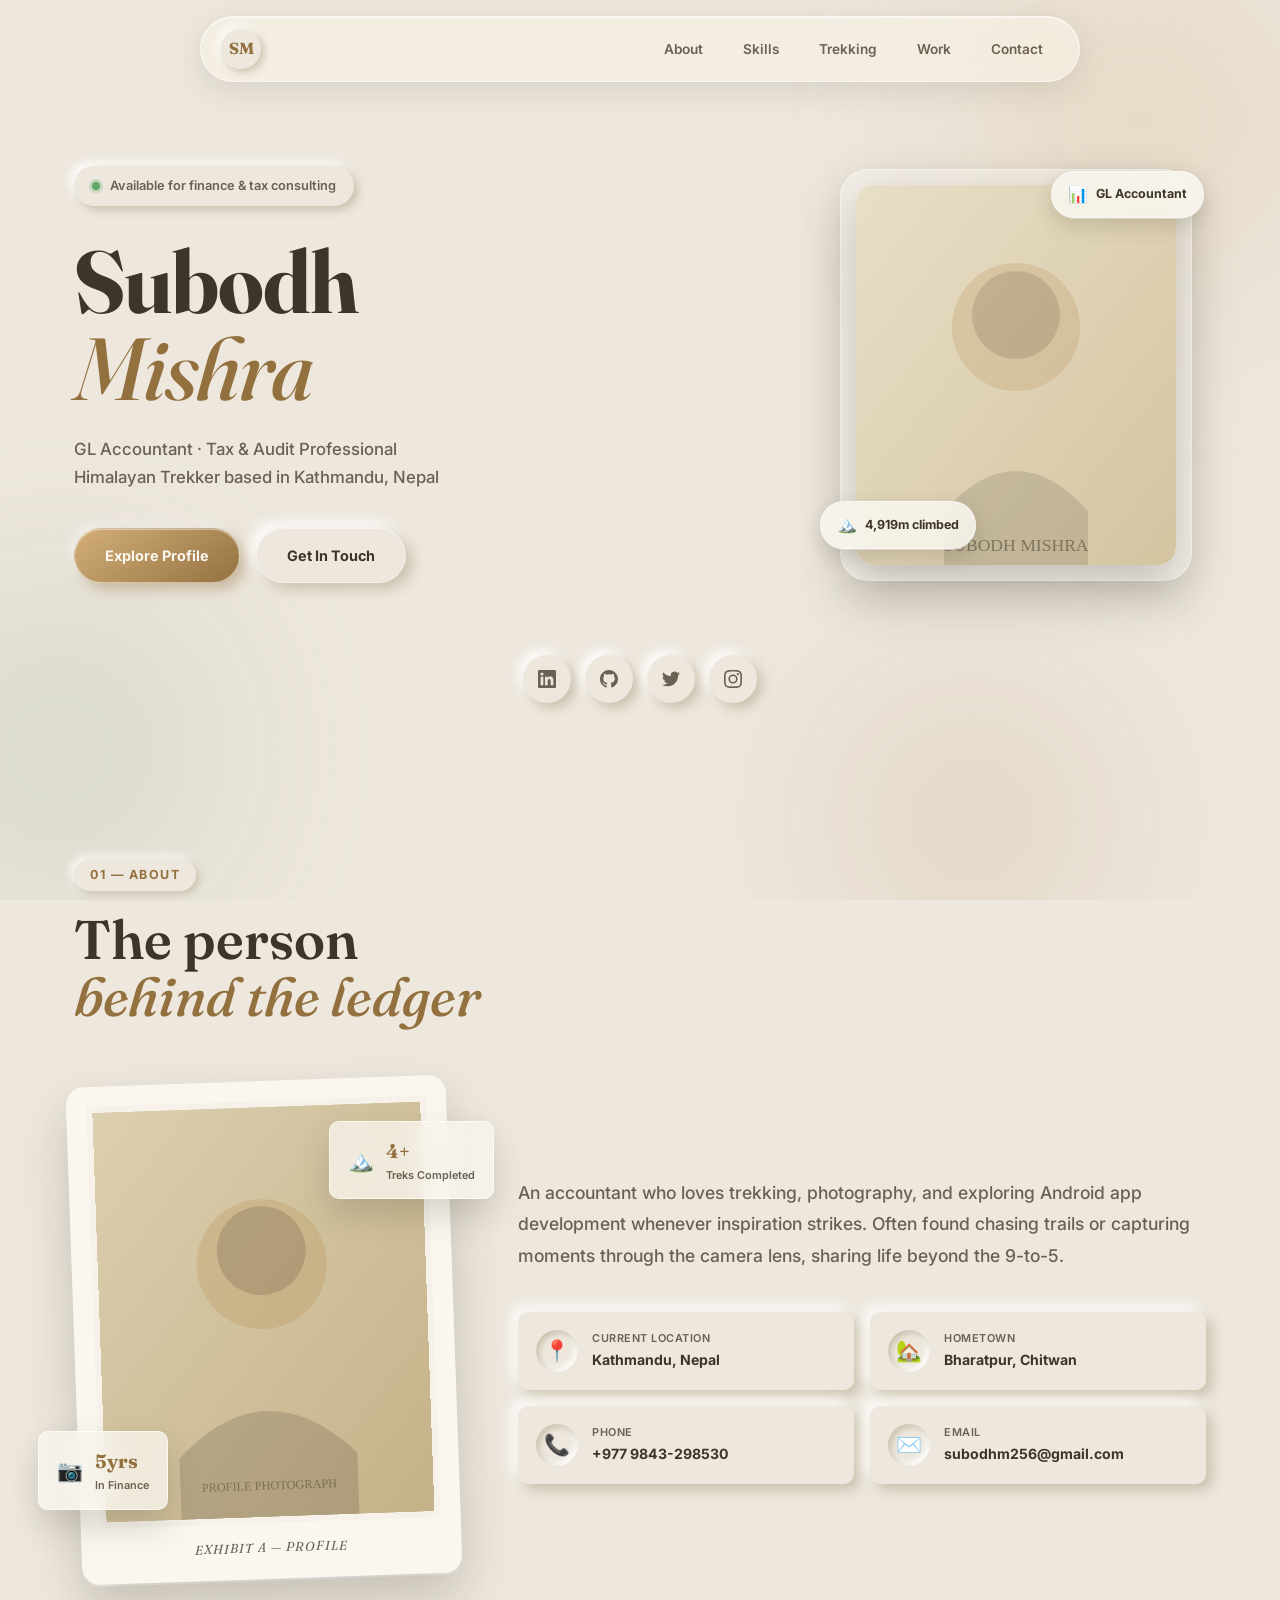
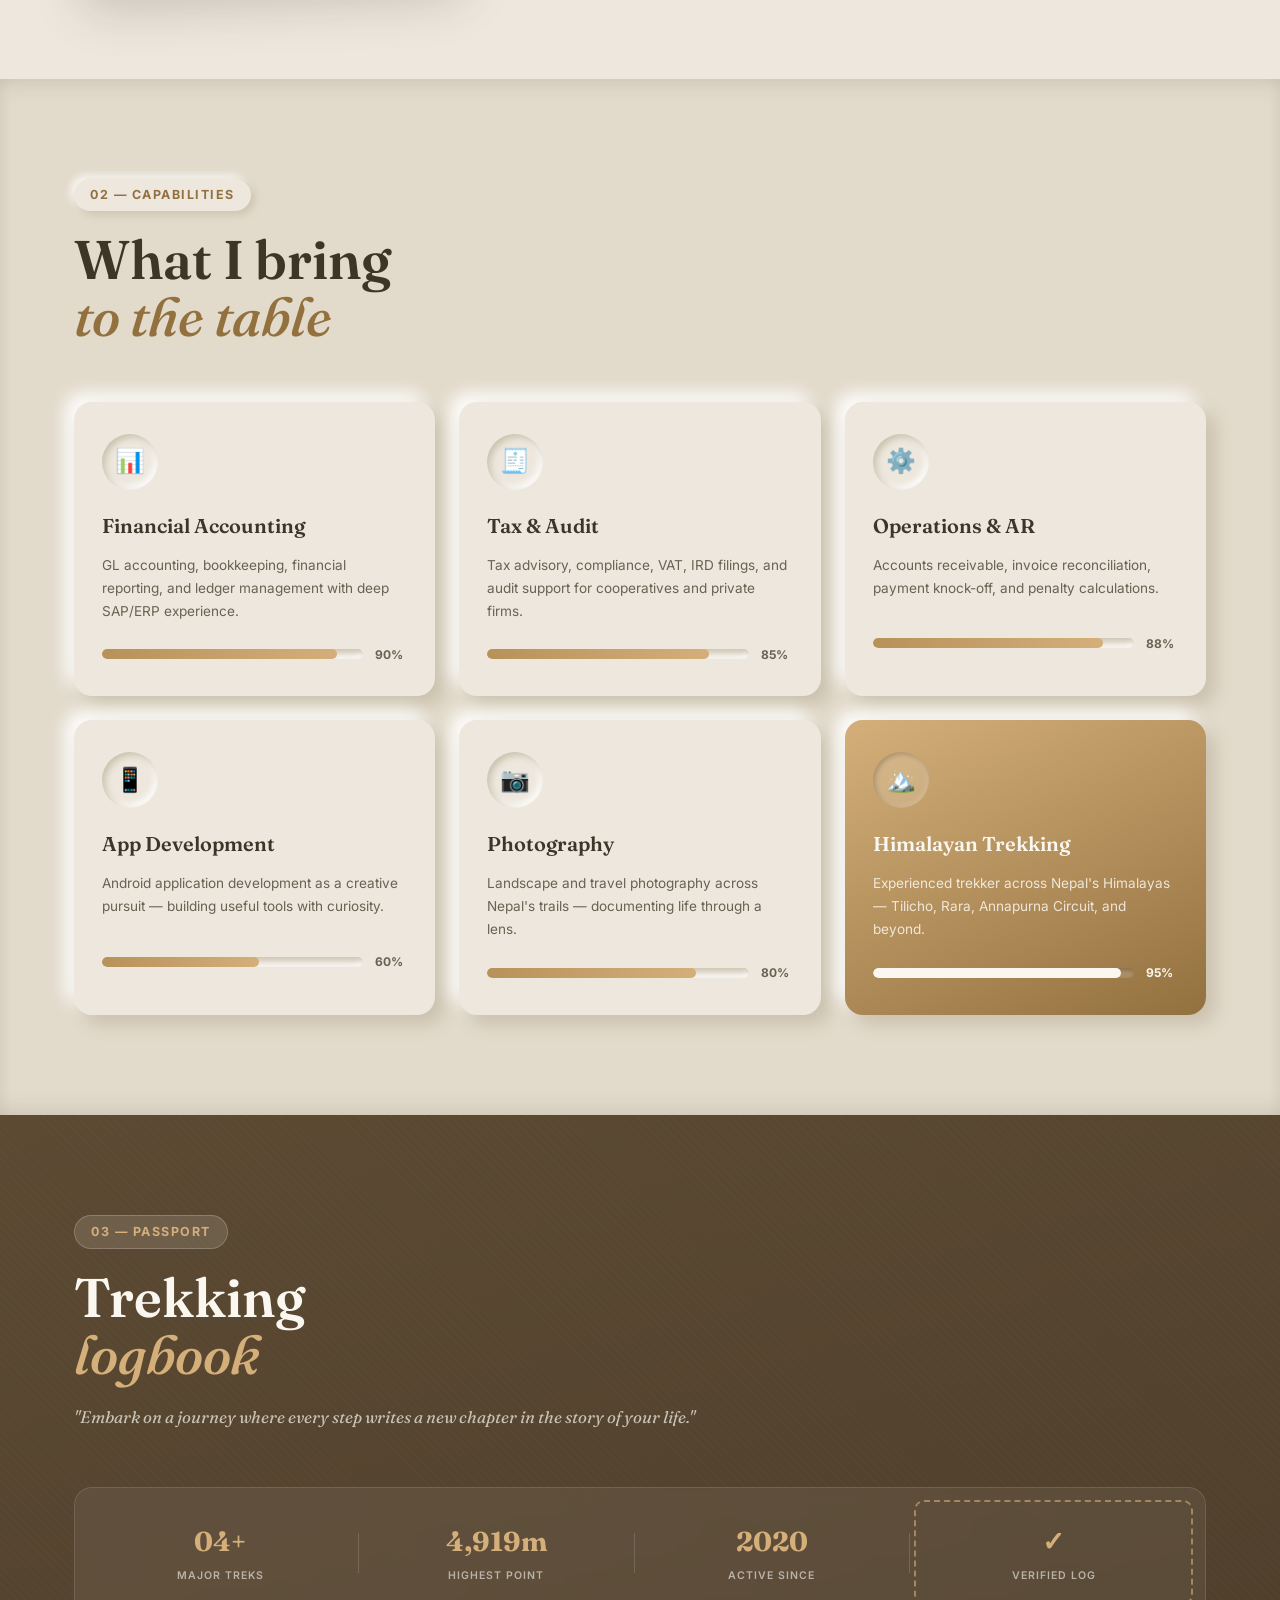
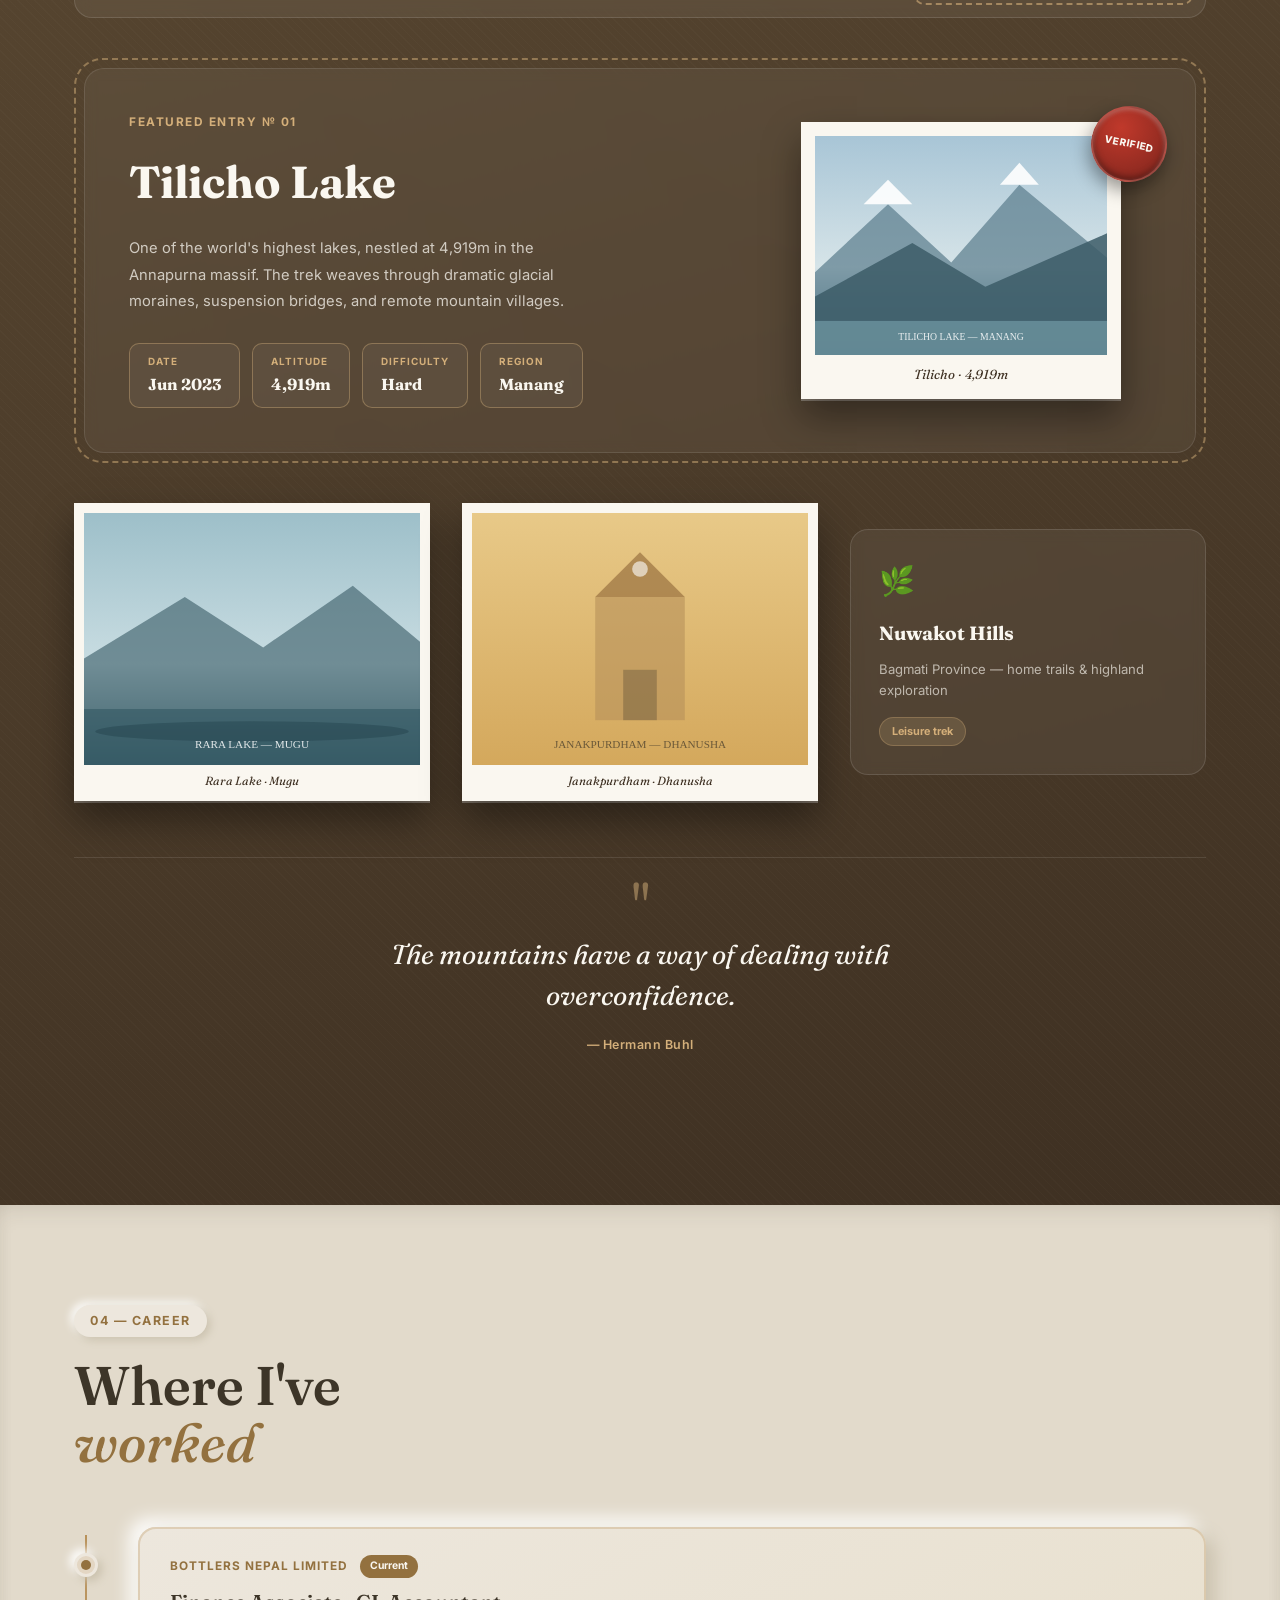
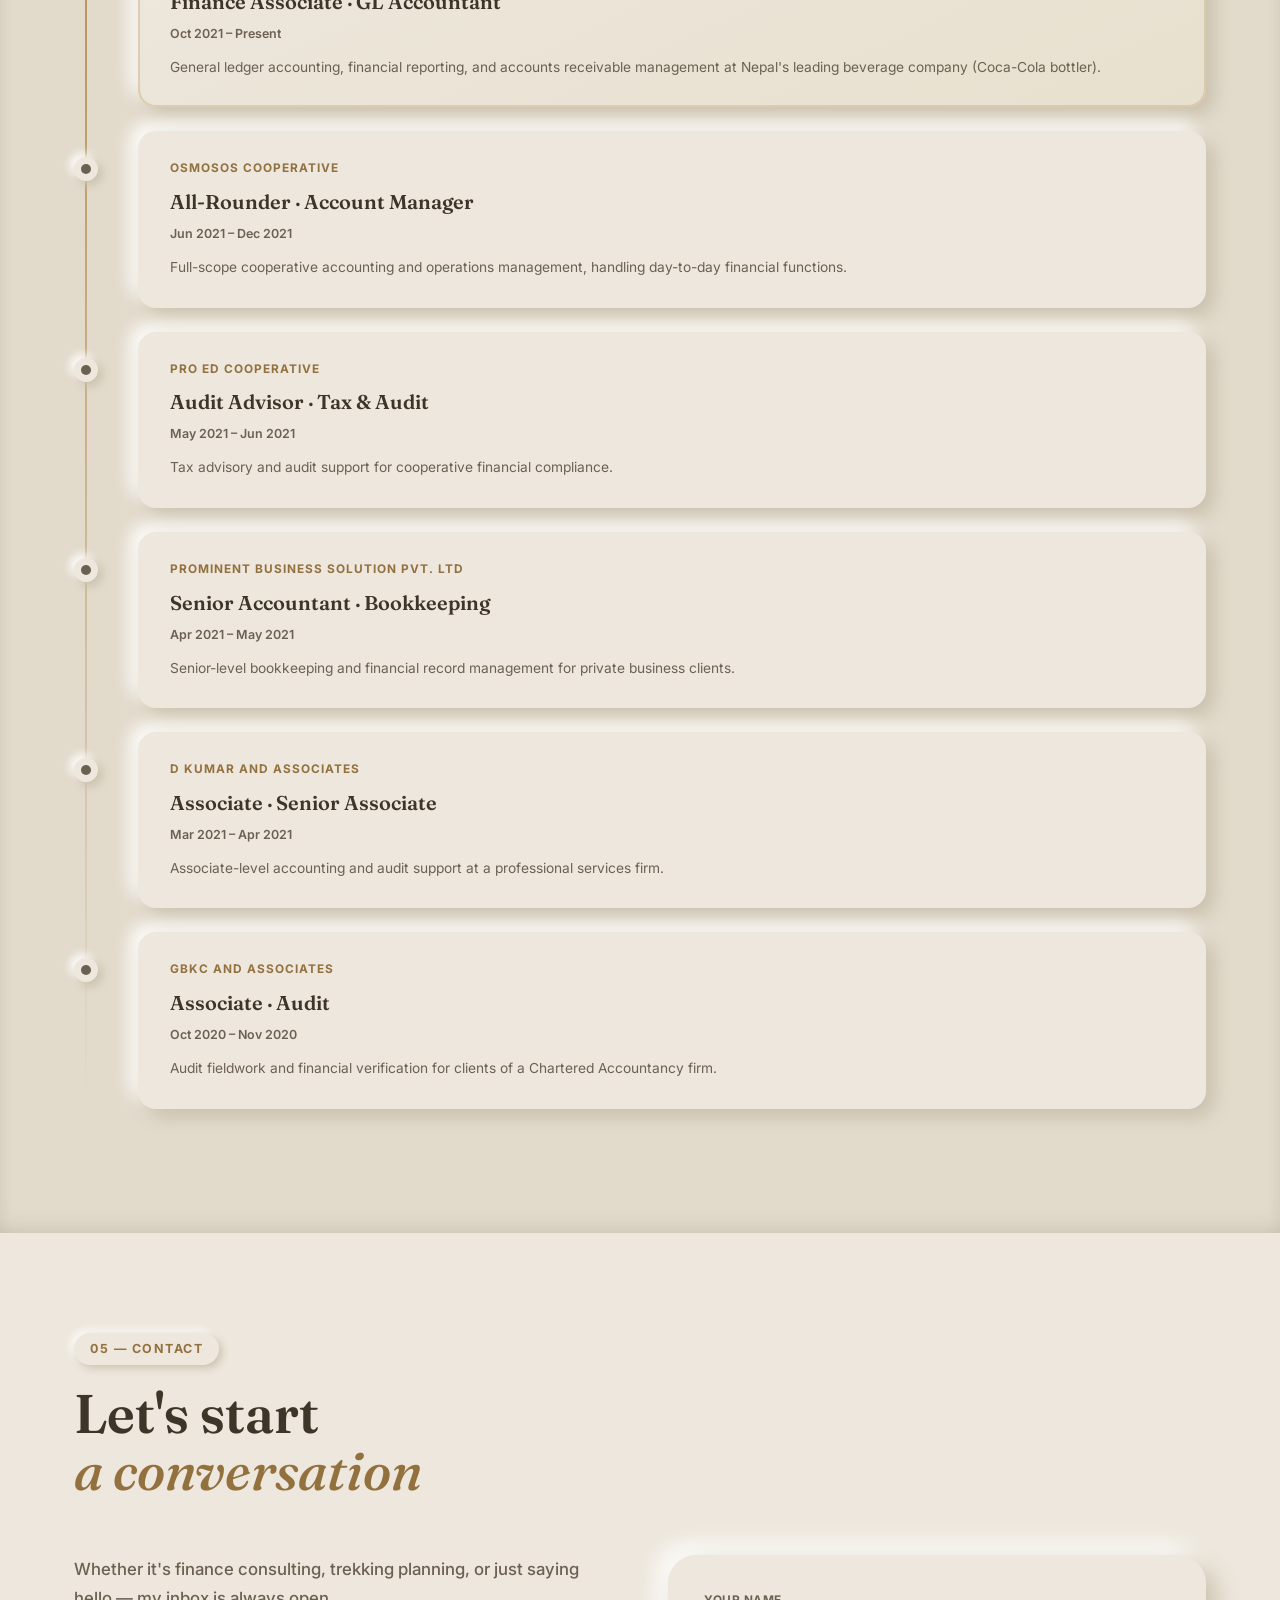
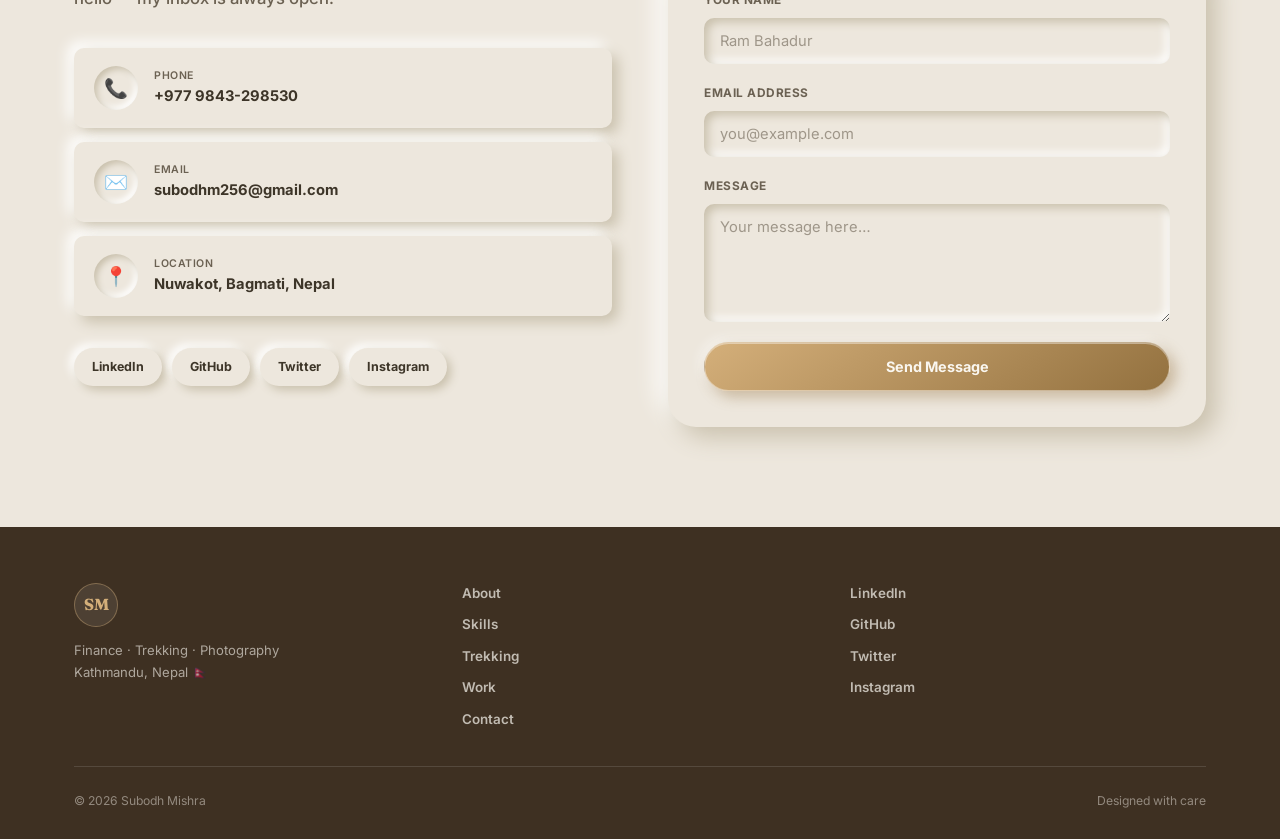
==== commit 2463693c: "Add files via upload" ====
--- a/index.html
+++ b/index.html
@@ -3,430 +3,517 @@
 <head>
 <meta charset="UTF-8" />
 <meta name="viewport" content="width=device-width, initial-scale=1.0" />
-<meta name="description" content="SUBODH MISHRA — GL ACCOUNTANT / TREKKER / PHOTOGRAPHER. KATHMANDU, NEPAL." />
-<title>SUBODH MISHRA — FILE NO. 001</title>
+<meta name="description" content="Subodh Mishra — GL Accountant, Tax & Audit Professional, Himalayan Trekker. Kathmandu, Nepal." />
+<title>Subodh Mishra — Portfolio</title>
 <link rel="preconnect" href="https://fonts.googleapis.com" />
 <link rel="preconnect" href="https://fonts.gstatic.com" crossorigin />
-<link href="https://fonts.googleapis.com/css2?family=JetBrains+Mono:wght@400;500;700;800&family=Archivo:wght@400;500;700;900&display=swap" rel="stylesheet" />
+<link href="https://fonts.googleapis.com/css2?family=Fraunces:ital,opsz,wght@0,9..144,400;0,9..144,500;0,9..144,600;0,9..144,700;0,9..144,900;1,9..144,500&family=Inter:wght@400;500;600;700;800&display=swap" rel="stylesheet" />
 <link rel="stylesheet" href="style.css" />
 </head>
 <body>
 
-<!-- MARQUEE STRIP -->
-<div class="marquee">
-  <div class="marquee-track">
-    <span>FINANCE — TAX — AUDIT — TREKKING — PHOTOGRAPHY — KATHMANDU NEPAL — EST. 2021 — </span>
-    <span>FINANCE — TAX — AUDIT — TREKKING — PHOTOGRAPHY — KATHMANDU NEPAL — EST. 2021 — </span>
-  </div>
+<!-- AMBIENT SPATIAL BACKDROP -->
+<div class="spatial-backdrop">
+  <div class="blob blob-a"></div>
+  <div class="blob blob-b"></div>
+  <div class="blob blob-c"></div>
 </div>
 
-<!-- NAV -->
+<!-- NAV — floating glass dock -->
 <nav id="navbar">
-  <div class="nav-inner">
-    <a href="#top" class="nav-logo">SM<span class="dot">.</span></a>
+  <div class="nav-dock">
+    <a href="#top" class="nav-seal">SM</a>
     <ul class="nav-links">
-      <li><a href="#about">01 / ABOUT</a></li>
-      <li><a href="#skills">02 / SKILLS</a></li>
-      <li><a href="#trekking">03 / TREKKING</a></li>
-      <li><a href="#experience">04 / WORK</a></li>
-      <li><a href="#contact">05 / CONTACT</a></li>
+      <li><a href="#about">About</a></li>
+      <li><a href="#skills">Skills</a></li>
+      <li><a href="#trekking">Trekking</a></li>
+      <li><a href="#experience">Work</a></li>
+      <li><a href="#contact">Contact</a></li>
     </ul>
     <button class="hamburger" id="hamburger" aria-label="Menu">
-      <span></span><span></span>
+      <span></span><span></span><span></span>
     </button>
   </div>
 </nav>
 
 <div class="mobile-menu" id="mobileMenu">
   <ul>
-    <li><a href="#about" class="mm-link">01 / ABOUT</a></li>
-    <li><a href="#skills" class="mm-link">02 / SKILLS</a></li>
-    <li><a href="#trekking" class="mm-link">03 / TREKKING</a></li>
-    <li><a href="#experience" class="mm-link">04 / WORK</a></li>
-    <li><a href="#contact" class="mm-link">05 / CONTACT</a></li>
+    <li><a href="#about" class="mm-link">About</a></li>
+    <li><a href="#skills" class="mm-link">Skills</a></li>
+    <li><a href="#trekking" class="mm-link">Trekking</a></li>
+    <li><a href="#experience" class="mm-link">Work</a></li>
+    <li><a href="#contact" class="mm-link">Contact</a></li>
   </ul>
 </div>
 
 <!-- HERO -->
 <header id="top" class="hero">
-  <div class="hero-meta-bar">
-    <span>FILE: 001-SM</span>
-    <span>STATUS: <b>ACTIVE</b></span>
-    <span>LOC: KATHMANDU, NP</span>
-    <span class="hero-meta-bar-last">REV: 2026.06</span>
-  </div>
-
-  <div class="hero-main">
-    <h1 class="hero-title">
-      SUBODH<br>
-      <span class="outline">MISHRA</span>
-    </h1>
-    <div class="hero-side">
-      <p class="hero-role">GL ACCOUNTANT<br>TAX &amp; AUDIT<br>HIMALAYAN TREKKER</p>
-      <div class="hero-tags">
-        <span class="tag">★ BOTTLERS NEPAL LTD</span>
-        <span class="tag">★ COCA-COLA BOTTLER</span>
-        <span class="tag">★ SAP FICO</span>
-      </div>
-    </div>
-  </div>
-
-  <div class="hero-bottom">
-    <a href="#about" class="btn-block">
-      <span>VIEW FULL RECORD</span>
-      <span class="arrow">→</span>
+  <div class="hero-layer-1">
+    <div class="hero-content">
+      <div class="hero-badge">
+        <span class="badge-dot"></span>
+        Available for finance &amp; tax consulting
+      </div>
+      <h1 class="hero-title">
+        Subodh<br /><span class="hero-title-accent">Mishra</span>
+      </h1>
+      <p class="hero-sub">GL Accountant · Tax &amp; Audit Professional<br />Himalayan Trekker based in Kathmandu, Nepal</p>
+      <div class="hero-actions">
+        <a href="#about" class="btn-skeu primary">
+          <span>Explore Profile</span>
+        </a>
+        <a href="#contact" class="btn-skeu">
+          <span>Get In Touch</span>
+        </a>
+      </div>
+    </div>
+
+    <div class="hero-portrait-wrap">
+      <div class="portrait-frame">
+        <div class="portrait-glass-ring"></div>
+        <img src="assets/images/hero-portrait.svg" alt="Subodh Mishra portrait" class="portrait-img" />
+        <div class="portrait-chip chip-1">
+          <span class="chip-icon">📊</span>
+          <span>GL Accountant</span>
+        </div>
+        <div class="portrait-chip chip-2">
+          <span class="chip-icon">🏔️</span>
+          <span>4,919m climbed</span>
+        </div>
+      </div>
+    </div>
+  </div>
+
+  <div class="hero-dock-bar">
+    <a href="https://www.linkedin.com/in/subodh-mishra-0a845a19a/" target="_blank" rel="noopener" class="dock-btn" aria-label="LinkedIn">
+      <svg viewBox="0 0 24 24" fill="currentColor"><path d="M20.447 20.452h-3.554v-5.569c0-1.328-.027-3.037-1.852-3.037-1.853 0-2.136 1.445-2.136 2.939v5.667H9.351V9h3.414v1.561h.046c.477-.9 1.637-1.85 3.37-1.85 3.601 0 4.267 2.37 4.267 5.455v6.286zM5.337 7.433a2.062 2.062 0 01-2.063-2.065 2.064 2.064 0 112.063 2.065zm1.782 13.019H3.555V9h3.564v11.452zM22.225 0H1.771C.792 0 0 .774 0 1.729v20.542C0 23.227.792 24 1.771 24h20.451C23.2 24 24 23.227 24 22.271V1.729C24 .774 23.2 0 22.222 0h.003z"/></svg>
     </a>
-    <div class="hero-socials">
-      <a href="https://www.linkedin.com/in/subodh-mishra-0a845a19a/" target="_blank" rel="noopener">LINKEDIN</a>
-      <a href="https://github.com/mrsubodhmishra" target="_blank" rel="noopener">GITHUB</a>
-      <a href="https://twitter.com/Subo_dh" target="_blank" rel="noopener">TWITTER</a>
-      <a href="https://www.instagram.com/subo_od/" target="_blank" rel="noopener">INSTAGRAM</a>
-    </div>
+    <a href="https://github.com/mrsubodhmishra" target="_blank" rel="noopener" class="dock-btn" aria-label="GitHub">
+      <svg viewBox="0 0 24 24" fill="currentColor"><path d="M12 0C5.374 0 0 5.373 0 12c0 5.302 3.438 9.8 8.207 11.387.599.111.793-.261.793-.577v-2.234c-3.338.726-4.033-1.416-4.033-1.416-.546-1.387-1.333-1.756-1.333-1.756-1.089-.745.083-.729.083-.729 1.205.084 1.839 1.237 1.839 1.237 1.07 1.834 2.807 1.304 3.492.997.107-.775.418-1.305.762-1.604-2.665-.305-5.467-1.334-5.467-5.931 0-1.311.469-2.381 1.236-3.221-.124-.303-.535-1.524.117-3.176 0 0 1.008-.322 3.301 1.23A11.509 11.509 0 0112 5.803c1.02.005 2.047.138 3.006.404 2.291-1.552 3.297-1.23 3.297-1.23.653 1.653.242 2.874.118 3.176.77.84 1.235 1.911 1.235 3.221 0 4.609-2.807 5.624-5.479 5.921.43.372.823 1.102.823 2.222v3.293c0 .319.192.694.801.576C20.566 21.797 24 17.3 24 12c0-6.627-5.373-12-12-12z"/></svg>
+    </a>
+    <a href="https://twitter.com/Subo_dh" target="_blank" rel="noopener" class="dock-btn" aria-label="Twitter">
+      <svg viewBox="0 0 24 24" fill="currentColor"><path d="M23.953 4.57a10 10 0 01-2.825.775 4.958 4.958 0 002.163-2.723c-.951.555-2.005.959-3.127 1.184a4.92 4.92 0 00-8.384 4.482C7.69 8.095 4.067 6.13 1.64 3.162a4.822 4.822 0 00-.666 2.475c0 1.71.87 3.213 2.188 4.096a4.904 4.904 0 01-2.228-.616v.06a4.923 4.923 0 003.946 4.827 4.996 4.996 0 01-2.212.085 4.936 4.936 0 004.604 3.417 9.867 9.867 0 01-6.102 2.105c-.39 0-.779-.023-1.17-.067a13.995 13.995 0 007.557 2.209c9.053 0 13.998-7.496 13.998-13.985 0-.21 0-.42-.015-.63A9.935 9.935 0 0024 4.59z"/></svg>
+    </a>
+    <a href="https://www.instagram.com/subo_od/" target="_blank" rel="noopener" class="dock-btn" aria-label="Instagram">
+      <svg viewBox="0 0 24 24" fill="currentColor"><path d="M12 2.163c3.204 0 3.584.012 4.85.07 3.252.148 4.771 1.691 4.919 4.919.058 1.265.069 1.645.069 4.849 0 3.205-.012 3.584-.069 4.849-.149 3.225-1.664 4.771-4.919 4.919-1.266.058-1.644.07-4.85.07-3.204 0-3.584-.012-4.849-.07-3.26-.149-4.771-1.699-4.919-4.92-.058-1.265-.07-1.644-.07-4.849 0-3.204.013-3.583.07-4.849.149-3.227 1.664-4.771 4.919-4.919 1.266-.057 1.645-.069 4.849-.069zM12 0C8.741 0 8.333.014 7.053.072 2.695.272.273 2.69.073 7.052.014 8.333 0 8.741 0 12c0 3.259.014 3.668.072 4.948.2 4.358 2.618 6.78 6.98 6.98C8.333 23.986 8.741 24 12 24c3.259 0 3.668-.014 4.948-.072 4.354-.2 6.782-2.618 6.979-6.98.059-1.28.073-1.689.073-4.948 0-3.259-.014-3.667-.072-4.947-.196-4.354-2.617-6.78-6.979-6.98C15.668.014 15.259 0 12 0zm0 5.838a6.162 6.162 0 100 12.324 6.162 6.162 0 000-12.324zM12 16a4 4 0 110-8 4 4 0 010 8zm6.406-11.845a1.44 1.44 0 100 2.881 1.44 1.44 0 000-2.881z"/></svg>
+    </a>
   </div>
 </header>
 
 <!-- ABOUT -->
 <section id="about" class="section">
-  <div class="section-head">
-    <span class="section-num">01</span>
-    <h2 class="section-title">ABOUT THE<br>SUBJECT</h2>
-  </div>
-
-  <div class="about-grid">
-    <div class="about-photo">
-      <img src="https://www.subodhmishra.com.np/assets/images/profilefun.jpg" alt="Subodh Mishra" onerror="this.parentElement.classList.add('img-fail')" />
-      <div class="photo-tag">EXHIBIT A</div>
-    </div>
-
-    <div class="about-content">
-      <p class="about-lead">AN ACCOUNTANT WHO LOVES TREKKING, PHOTOGRAPHY, AND EXPLORING ANDROID APP DEVELOPMENT WHENEVER INSPIRATION STRIKES. OFTEN FOUND CHASING TRAILS OR CAPTURING MOMENTS THROUGH THE CAMERA LENS, SHARING LIFE BEYOND THE 9-TO-5.</p>
-
-      <table class="data-table">
-        <tr>
-          <td class="dt-label">CURRENT LOCATION</td>
-          <td class="dt-value">KATHMANDU, NEPAL</td>
-        </tr>
-        <tr>
-          <td class="dt-label">HOMETOWN</td>
-          <td class="dt-value">BHARATPUR, CHITWAN</td>
-        </tr>
-        <tr>
-          <td class="dt-label">PHONE</td>
-          <td class="dt-value">+977 9843-298530</td>
-        </tr>
-        <tr>
-          <td class="dt-label">EMAIL</td>
-          <td class="dt-value">SUBODHM256@GMAIL.COM</td>
-        </tr>
-        <tr>
-          <td class="dt-label">EMPLOYER</td>
-          <td class="dt-value">BOTTLERS NEPAL LIMITED</td>
-        </tr>
-      </table>
+  <div class="container">
+    <div class="section-head">
+      <span class="section-tag">01 — About</span>
+      <h2 class="section-title">The person<br /><em>behind the ledger</em></h2>
+    </div>
+
+    <div class="about-spatial-grid">
+      <div class="about-photo-layer">
+        <div class="photo-stand">
+          <div class="photo-stand-mat">
+            <img src="assets/images/about-photo.svg" alt="Subodh Mishra" class="about-img" />
+          </div>
+          <div class="photo-stand-label">EXHIBIT A — PROFILE</div>
+        </div>
+        <div class="floating-glass-card fg-card-1">
+          <span class="fg-icon">🏔️</span>
+          <div>
+            <span class="fg-num">4+</span>
+            <span class="fg-label">Treks Completed</span>
+          </div>
+        </div>
+        <div class="floating-glass-card fg-card-2">
+          <span class="fg-icon">📷</span>
+          <div>
+            <span class="fg-num">5yrs</span>
+            <span class="fg-label">In Finance</span>
+          </div>
+        </div>
+      </div>
+
+      <div class="about-info-panel">
+        <p class="about-lead">An accountant who loves trekking, photography, and exploring Android app development whenever inspiration strikes. Often found chasing trails or capturing moments through the camera lens, sharing life beyond the 9-to-5.</p>
+
+        <div class="info-card-grid">
+          <div class="info-pill-card">
+            <span class="ipc-icon">📍</span>
+            <div>
+              <span class="ipc-label">Current Location</span>
+              <span class="ipc-value">Kathmandu, Nepal</span>
+            </div>
+          </div>
+          <div class="info-pill-card">
+            <span class="ipc-icon">🏡</span>
+            <div>
+              <span class="ipc-label">Hometown</span>
+              <span class="ipc-value">Bharatpur, Chitwan</span>
+            </div>
+          </div>
+          <div class="info-pill-card">
+            <span class="ipc-icon">📞</span>
+            <div>
+              <span class="ipc-label">Phone</span>
+              <span class="ipc-value">+977 9843-298530</span>
+            </div>
+          </div>
+          <div class="info-pill-card">
+            <span class="ipc-icon">✉️</span>
+            <div>
+              <span class="ipc-label">Email</span>
+              <span class="ipc-value">subodhm256@gmail.com</span>
+            </div>
+          </div>
+        </div>
+      </div>
     </div>
   </div>
 </section>
 
 <!-- SKILLS -->
-<section id="skills" class="section section-invert">
-  <div class="section-head">
-    <span class="section-num">02</span>
-    <h2 class="section-title">FIELD OF<br>OPERATIONS</h2>
-  </div>
-
-  <div class="skills-grid">
-    <div class="skill-box">
-      <span class="skill-index">001</span>
-      <h3>FINANCIAL<br>ACCOUNTING</h3>
-      <p>GL ACCOUNTING, BOOKKEEPING, FINANCIAL REPORTING &amp; LEDGER MGMT WITH DEEP SAP/ERP EXPERIENCE.</p>
-      <div class="skill-meter"><div class="skill-meter-fill" style="--w:90%">90%</div></div>
-    </div>
-    <div class="skill-box">
-      <span class="skill-index">002</span>
-      <h3>TAX &amp;<br>AUDIT</h3>
-      <p>TAX ADVISORY, COMPLIANCE, VAT, IRD FILINGS &amp; AUDIT SUPPORT FOR COOPERATIVES &amp; FIRMS.</p>
-      <div class="skill-meter"><div class="skill-meter-fill" style="--w:85%">85%</div></div>
-    </div>
-    <div class="skill-box">
-      <span class="skill-index">003</span>
-      <h3>OPERATIONS<br>&amp; AR</h3>
-      <p>ACCOUNTS RECEIVABLE, INVOICE RECONCILIATION, PAYMENT KNOCK-OFF &amp; PENALTY CALCULATIONS.</p>
-      <div class="skill-meter"><div class="skill-meter-fill" style="--w:88%">88%</div></div>
-    </div>
-    <div class="skill-box">
-      <span class="skill-index">004</span>
-      <h3>APP<br>DEVELOPMENT</h3>
-      <p>ANDROID APPLICATION DEVELOPMENT AS A CREATIVE PURSUIT — BUILDING USEFUL TOOLS.</p>
-      <div class="skill-meter"><div class="skill-meter-fill" style="--w:60%">60%</div></div>
-    </div>
-    <div class="skill-box">
-      <span class="skill-index">005</span>
-      <h3>PHOTO-<br>GRAPHY</h3>
-      <p>LANDSCAPE &amp; TRAVEL PHOTOGRAPHY ACROSS NEPAL'S TRAILS — DOCUMENTING LIFE THROUGH A LENS.</p>
-      <div class="skill-meter"><div class="skill-meter-fill" style="--w:80%">80%</div></div>
-    </div>
-    <div class="skill-box accent">
-      <span class="skill-index">006</span>
-      <h3>HIMALAYAN<br>TREKKING</h3>
-      <p>EXPERIENCED TREKKER ACROSS NEPAL'S HIMALAYAS — TILICHO, RARA, ANNAPURNA CIRCUIT &amp; BEYOND.</p>
-      <div class="skill-meter"><div class="skill-meter-fill" style="--w:95%">95%</div></div>
+<section id="skills" class="section section-recessed">
+  <div class="container">
+    <div class="section-head">
+      <span class="section-tag">02 — Capabilities</span>
+      <h2 class="section-title">What I bring<br /><em>to the table</em></h2>
+    </div>
+
+    <div class="skills-spatial-grid">
+      <div class="skill-tile">
+        <div class="skill-tile-emboss">📊</div>
+        <h3>Financial Accounting</h3>
+        <p>GL accounting, bookkeeping, financial reporting, and ledger management with deep SAP/ERP experience.</p>
+        <div class="dial-meter">
+          <div class="dial-track"><div class="dial-fill" style="--w:90%"></div></div>
+          <span class="dial-pct">90%</span>
+        </div>
+      </div>
+      <div class="skill-tile">
+        <div class="skill-tile-emboss">🧾</div>
+        <h3>Tax &amp; Audit</h3>
+        <p>Tax advisory, compliance, VAT, IRD filings, and audit support for cooperatives and private firms.</p>
+        <div class="dial-meter">
+          <div class="dial-track"><div class="dial-fill" style="--w:85%"></div></div>
+          <span class="dial-pct">85%</span>
+        </div>
+      </div>
+      <div class="skill-tile">
+        <div class="skill-tile-emboss">⚙️</div>
+        <h3>Operations &amp; AR</h3>
+        <p>Accounts receivable, invoice reconciliation, payment knock-off, and penalty calculations.</p>
+        <div class="dial-meter">
+          <div class="dial-track"><div class="dial-fill" style="--w:88%"></div></div>
+          <span class="dial-pct">88%</span>
+        </div>
+      </div>
+      <div class="skill-tile">
+        <div class="skill-tile-emboss">📱</div>
+        <h3>App Development</h3>
+        <p>Android application development as a creative pursuit — building useful tools with curiosity.</p>
+        <div class="dial-meter">
+          <div class="dial-track"><div class="dial-fill" style="--w:60%"></div></div>
+          <span class="dial-pct">60%</span>
+        </div>
+      </div>
+      <div class="skill-tile">
+        <div class="skill-tile-emboss">📷</div>
+        <h3>Photography</h3>
+        <p>Landscape and travel photography across Nepal's trails — documenting life through a lens.</p>
+        <div class="dial-meter">
+          <div class="dial-track"><div class="dial-fill" style="--w:80%"></div></div>
+          <span class="dial-pct">80%</span>
+        </div>
+      </div>
+      <div class="skill-tile highlight">
+        <div class="skill-tile-emboss">🏔️</div>
+        <h3>Himalayan Trekking</h3>
+        <p>Experienced trekker across Nepal's Himalayas — Tilicho, Rara, Annapurna Circuit, and beyond.</p>
+        <div class="dial-meter">
+          <div class="dial-track"><div class="dial-fill" style="--w:95%"></div></div>
+          <span class="dial-pct">95%</span>
+        </div>
+      </div>
     </div>
   </div>
 </section>
 
 <!-- TREKKING -->
 <section id="trekking" class="section trek-section">
-  <div class="section-head">
-    <span class="section-num">03</span>
-    <h2 class="section-title">TREKKING<br>LOG</h2>
-  </div>
-
-  <div class="trek-stamp-row">
-    <div class="stamp-box">
-      <span class="stamp-num">04+</span>
-      <span class="stamp-label">MAJOR TREKS</span>
-    </div>
-    <div class="stamp-box">
-      <span class="stamp-num">4919M</span>
-      <span class="stamp-label">HIGHEST POINT</span>
-    </div>
-    <div class="stamp-box">
-      <span class="stamp-num">2020</span>
-      <span class="stamp-label">ACTIVE SINCE</span>
-    </div>
-    <div class="stamp-box stamp-red">
-      <span class="stamp-num">★</span>
-      <span class="stamp-label">VERIFIED LOG</span>
-    </div>
-  </div>
-
-  <!-- Featured entry: ticket style -->
-  <div class="trek-ticket">
-    <div class="ticket-left">
-      <div class="ticket-eyebrow">ENTRY NO. 01 — FEATURED</div>
-      <h3 class="ticket-title">TILICHO LAKE</h3>
-      <p class="ticket-desc">ONE OF THE WORLD'S HIGHEST LAKES AT 4,919M IN THE ANNAPURNA MASSIF. ROUTE WEAVES THROUGH GLACIAL MORAINES, SUSPENSION BRIDGES &amp; REMOTE MOUNTAIN VILLAGES.</p>
-      <div class="ticket-row">
-        <div class="ticket-field"><span>DATE</span><b>JUN 2023</b></div>
-        <div class="ticket-field"><span>ALT</span><b>4,919M</b></div>
-        <div class="ticket-field"><span>DIFF</span><b>HARD</b></div>
-        <div class="ticket-field"><span>REGION</span><b>MANANG</b></div>
-      </div>
-    </div>
-    <div class="ticket-divider">
-      <span>✂</span>
-    </div>
-    <div class="ticket-right">
-      <img src="https://www.subodhmishra.com.np/assets/images/educat/TL.jpg" alt="Tilicho Lake" onerror="this.parentElement.classList.add('img-fail')" />
-      <div class="ticket-stamp">APPROVED</div>
-    </div>
-  </div>
-
-  <!-- Log table -->
-  <div class="trek-log-table">
-    <div class="log-row log-header">
-      <span>NO.</span>
-      <span>TREK NAME</span>
-      <span>REGION</span>
-      <span>DATE</span>
-      <span>TYPE</span>
-      <span>STATUS</span>
-    </div>
-    <div class="log-row">
-      <span class="log-no">02</span>
-      <span class="log-name">RARA LAKE TREK</span>
-      <span>MUGU DISTRICT</span>
-      <span>AUG 2023</span>
-      <span>SCENIC</span>
-      <span class="log-status complete">✓ COMPLETE</span>
-    </div>
-    <div class="log-row">
-      <span class="log-no">03</span>
-      <span class="log-name">JANAKPURDHAM</span>
-      <span>DHANUSHA</span>
-      <span>JUN 2023</span>
-      <span>CULTURAL</span>
-      <span class="log-status complete">✓ COMPLETE</span>
-    </div>
-    <div class="log-row">
-      <span class="log-no">04</span>
-      <span class="log-name">NUWAKOT HILLS</span>
-      <span>BAGMATI</span>
-      <span>—</span>
-      <span>LEISURE</span>
-      <span class="log-status complete">✓ COMPLETE</span>
-    </div>
-  </div>
-
-  <!-- Photo strip -->
-  <div class="trek-photo-strip">
-    <div class="strip-photo">
-      <img src="https://www.subodhmishra.com.np/assets/images/educat/RARA.jpg" alt="Rara Lake" onerror="this.parentElement.classList.add('img-fail')" />
-      <div class="strip-cap">RARA LAKE / MUGU</div>
-    </div>
-    <div class="strip-photo">
-      <img src="https://www.subodhmishra.com.np/assets/images/educat/JD.jpg" alt="Janakpurdham" onerror="this.parentElement.classList.add('img-fail')" />
-      <div class="strip-cap">JANAKPURDHAM / DHANUSHA</div>
-    </div>
-    <div class="strip-photo">
-      <img src="https://www.subodhmishra.com.np/assets/images/educat/TL.jpg" alt="Tilicho" onerror="this.parentElement.classList.add('img-fail')" />
-      <div class="strip-cap">TILICHO LAKE / MANANG</div>
-    </div>
-  </div>
-
-  <div class="trek-quote">
-    <span class="qmark">"</span>
-    THE MOUNTAINS HAVE A WAY OF DEALING WITH OVERCONFIDENCE.
-    <span class="qauthor">— HERMANN BUHL</span>
+  <div class="container">
+    <div class="section-head light">
+      <span class="section-tag">03 — Passport</span>
+      <h2 class="section-title">Trekking<br /><em>logbook</em></h2>
+      <p class="section-sub">"Embark on a journey where every step writes a new chapter in the story of your life."</p>
+    </div>
+
+    <!-- Skeuomorphic passport stat strip -->
+    <div class="passport-strip">
+      <div class="passport-stat">
+        <span class="ps-num">04+</span>
+        <span class="ps-label">Major Treks</span>
+      </div>
+      <div class="passport-divider"></div>
+      <div class="passport-stat">
+        <span class="ps-num">4,919m</span>
+        <span class="ps-label">Highest Point</span>
+      </div>
+      <div class="passport-divider"></div>
+      <div class="passport-stat">
+        <span class="ps-num">2020</span>
+        <span class="ps-label">Active Since</span>
+      </div>
+      <div class="passport-divider"></div>
+      <div class="passport-stat stamp">
+        <span class="ps-num">✓</span>
+        <span class="ps-label">Verified Log</span>
+      </div>
+    </div>
+
+    <!-- Featured trek — leather passport page -->
+    <div class="passport-page">
+      <div class="page-stitch-border">
+        <div class="page-content">
+          <div class="page-left">
+            <span class="page-eyebrow">Featured Entry № 01</span>
+            <h3 class="page-title">Tilicho Lake</h3>
+            <p class="page-desc">One of the world's highest lakes, nestled at 4,919m in the Annapurna massif. The trek weaves through dramatic glacial moraines, suspension bridges, and remote mountain villages.</p>
+            <div class="page-meta-row">
+              <div class="meta-stamp">
+                <span>Date</span><b>Jun 2023</b>
+              </div>
+              <div class="meta-stamp">
+                <span>Altitude</span><b>4,919m</b>
+              </div>
+              <div class="meta-stamp">
+                <span>Difficulty</span><b>Hard</b>
+              </div>
+              <div class="meta-stamp">
+                <span>Region</span><b>Manang</b>
+              </div>
+            </div>
+          </div>
+          <div class="page-right">
+            <div class="polaroid">
+              <img src="assets/images/trek-tilicho.svg" alt="Tilicho Lake" />
+              <span class="polaroid-cap">Tilicho · 4,919m</span>
+            </div>
+            <div class="wax-seal">VERIFIED</div>
+          </div>
+        </div>
+      </div>
+    </div>
+
+    <!-- Trek polaroid gallery -->
+    <div class="trek-polaroid-row">
+      <div class="polaroid small rotate-l">
+        <img src="assets/images/trek-rara.svg" alt="Rara Lake" />
+        <span class="polaroid-cap">Rara Lake · Mugu</span>
+      </div>
+      <div class="polaroid small rotate-r">
+        <img src="assets/images/trek-janakpur.svg" alt="Janakpurdham" />
+        <span class="polaroid-cap">Janakpurdham · Dhanusha</span>
+      </div>
+      <div class="trek-card-mini">
+        <span class="tcm-icon">🌿</span>
+        <h4>Nuwakot Hills</h4>
+        <p>Bagmati Province — home trails &amp; highland exploration</p>
+        <span class="tcm-tag">Leisure trek</span>
+      </div>
+    </div>
+
+    <div class="trek-quote-plate">
+      <span class="quote-mark">"</span>
+      <p>The mountains have a way of dealing with overconfidence.</p>
+      <span class="quote-author">— Hermann Buhl</span>
+    </div>
   </div>
 </section>
 
 <!-- EXPERIENCE -->
-<section id="experience" class="section section-invert">
-  <div class="section-head">
-    <span class="section-num">04</span>
-    <h2 class="section-title">EMPLOYMENT<br>RECORD</h2>
-  </div>
-
-  <div class="exp-table">
-    <div class="exp-row exp-row-head">
-      <span>PERIOD</span>
-      <span>COMPANY</span>
-      <span>ROLE</span>
-      <span></span>
-    </div>
-
-    <div class="exp-row exp-current">
-      <span class="exp-period">OCT 2021<br>— PRESENT</span>
-      <span class="exp-company">BOTTLERS NEPAL<br>LIMITED</span>
-      <span class="exp-role">FINANCE ASSOCIATE<br>GL ACCOUNTANT
-        <span class="exp-desc">General ledger accounting, financial reporting, AR management at Nepal's leading beverage company (Coca-Cola bottler).</span>
-      </span>
-      <span class="exp-tag current">CURRENT</span>
-    </div>
-
-    <div class="exp-row">
-      <span class="exp-period">JUN 2021<br>— DEC 2021</span>
-      <span class="exp-company">OSMOSOS<br>COOPERATIVE</span>
-      <span class="exp-role">ALL-ROUNDER<br>ACCOUNT MANAGER
-        <span class="exp-desc">Full-scope cooperative accounting and operations management.</span>
-      </span>
-      <span class="exp-tag">PAST</span>
-    </div>
-
-    <div class="exp-row">
-      <span class="exp-period">MAY 2021<br>— JUN 2021</span>
-      <span class="exp-company">PRO ED<br>COOPERATIVE</span>
-      <span class="exp-role">AUDIT ADVISOR<br>TAX &amp; AUDIT
-        <span class="exp-desc">Tax advisory and audit support for cooperative financial compliance.</span>
-      </span>
-      <span class="exp-tag">PAST</span>
-    </div>
-
-    <div class="exp-row">
-      <span class="exp-period">APR 2021<br>— MAY 2021</span>
-      <span class="exp-company">PROMINENT BUSINESS<br>SOLUTION PVT. LTD</span>
-      <span class="exp-role">SENIOR ACCOUNTANT<br>BOOKKEEPING
-        <span class="exp-desc">Senior-level bookkeeping and financial record management.</span>
-      </span>
-      <span class="exp-tag">PAST</span>
-    </div>
-
-    <div class="exp-row">
-      <span class="exp-period">MAR 2021<br>— APR 2021</span>
-      <span class="exp-company">D KUMAR AND<br>ASSOCIATES</span>
-      <span class="exp-role">ASSOCIATE<br>SENIOR ASSOCIATE
-        <span class="exp-desc">Associate-level accounting and audit support.</span>
-      </span>
-      <span class="exp-tag">PAST</span>
-    </div>
-
-    <div class="exp-row">
-      <span class="exp-period">OCT 2020<br>— NOV 2020</span>
-      <span class="exp-company">GBKC AND<br>ASSOCIATES</span>
-      <span class="exp-role">ASSOCIATE<br>AUDIT
-        <span class="exp-desc">Audit fieldwork and financial verification for clients of a CA firm.</span>
-      </span>
-      <span class="exp-tag">PAST</span>
+<section id="experience" class="section section-recessed">
+  <div class="container">
+    <div class="section-head">
+      <span class="section-tag">04 — Career</span>
+      <h2 class="section-title">Where I've<br /><em>worked</em></h2>
+    </div>
+
+    <div class="timeline-spatial">
+      <div class="timeline-rail"></div>
+
+      <div class="tl-entry current">
+        <div class="tl-node"><span></span></div>
+        <div class="tl-card">
+          <div class="tl-card-top">
+            <span class="tl-company">Bottlers Nepal Limited</span>
+            <span class="tl-badge">Current</span>
+          </div>
+          <h3 class="tl-role">Finance Associate · GL Accountant</h3>
+          <span class="tl-date">Oct 2021 – Present</span>
+          <p class="tl-desc">General ledger accounting, financial reporting, and accounts receivable management at Nepal's leading beverage company (Coca-Cola bottler).</p>
+        </div>
+      </div>
+
+      <div class="tl-entry">
+        <div class="tl-node"><span></span></div>
+        <div class="tl-card">
+          <div class="tl-card-top">
+            <span class="tl-company">Osmosos Cooperative</span>
+          </div>
+          <h3 class="tl-role">All-Rounder · Account Manager</h3>
+          <span class="tl-date">Jun 2021 – Dec 2021</span>
+          <p class="tl-desc">Full-scope cooperative accounting and operations management, handling day-to-day financial functions.</p>
+        </div>
+      </div>
+
+      <div class="tl-entry">
+        <div class="tl-node"><span></span></div>
+        <div class="tl-card">
+          <div class="tl-card-top">
+            <span class="tl-company">Pro Ed Cooperative</span>
+          </div>
+          <h3 class="tl-role">Audit Advisor · Tax &amp; Audit</h3>
+          <span class="tl-date">May 2021 – Jun 2021</span>
+          <p class="tl-desc">Tax advisory and audit support for cooperative financial compliance.</p>
+        </div>
+      </div>
+
+      <div class="tl-entry">
+        <div class="tl-node"><span></span></div>
+        <div class="tl-card">
+          <div class="tl-card-top">
+            <span class="tl-company">Prominent Business Solution Pvt. Ltd</span>
+          </div>
+          <h3 class="tl-role">Senior Accountant · Bookkeeping</h3>
+          <span class="tl-date">Apr 2021 – May 2021</span>
+          <p class="tl-desc">Senior-level bookkeeping and financial record management for private business clients.</p>
+        </div>
+      </div>
+
+      <div class="tl-entry">
+        <div class="tl-node"><span></span></div>
+        <div class="tl-card">
+          <div class="tl-card-top">
+            <span class="tl-company">D Kumar and Associates</span>
+          </div>
+          <h3 class="tl-role">Associate · Senior Associate</h3>
+          <span class="tl-date">Mar 2021 – Apr 2021</span>
+          <p class="tl-desc">Associate-level accounting and audit support at a professional services firm.</p>
+        </div>
+      </div>
+
+      <div class="tl-entry">
+        <div class="tl-node"><span></span></div>
+        <div class="tl-card">
+          <div class="tl-card-top">
+            <span class="tl-company">GBKC and Associates</span>
+          </div>
+          <h3 class="tl-role">Associate · Audit</h3>
+          <span class="tl-date">Oct 2020 – Nov 2020</span>
+          <p class="tl-desc">Audit fieldwork and financial verification for clients of a Chartered Accountancy firm.</p>
+        </div>
+      </div>
     </div>
   </div>
 </section>
 
 <!-- CONTACT -->
-<section id="contact" class="section contact-section">
-  <div class="section-head">
-    <span class="section-num">05</span>
-    <h2 class="section-title">GET IN<br>TOUCH</h2>
-  </div>
-
-  <div class="contact-grid">
-    <div class="contact-left">
-      <p class="contact-lead">WHETHER IT'S FINANCE CONSULTING, TREKKING PLANNING, OR JUST SAYING HELLO — MY INBOX IS ALWAYS OPEN.</p>
-
-      <div class="contact-list">
-        <a href="tel:+9779843298530" class="contact-item">
-          <span class="ci-label">PHONE</span>
-          <span class="ci-value">+977 9843-298530</span>
-        </a>
-        <a href="mailto:subodhm256@gmail.com" class="contact-item">
-          <span class="ci-label">EMAIL</span>
-          <span class="ci-value">SUBODHM256@GMAIL.COM</span>
-        </a>
-        <div class="contact-item">
-          <span class="ci-label">LOCATION</span>
-          <span class="ci-value">NUWAKOT, BAGMATI, NEPAL</span>
-        </div>
-      </div>
-
-      <div class="contact-social-row">
-        <a href="https://www.linkedin.com/in/subodh-mishra-0a845a19a/" target="_blank" rel="noopener">LINKEDIN ↗</a>
-        <a href="https://github.com/mrsubodhmishra" target="_blank" rel="noopener">GITHUB ↗</a>
-        <a href="https://twitter.com/Subo_dh" target="_blank" rel="noopener">TWITTER ↗</a>
-        <a href="https://www.instagram.com/subo_od/" target="_blank" rel="noopener">INSTAGRAM ↗</a>
-      </div>
-    </div>
-
-    <div class="contact-right">
-      <form class="brutal-form" id="contactForm" onsubmit="handleSubmit(event)">
-        <label for="name">01 / YOUR NAME</label>
-        <input type="text" id="name" name="name" placeholder="RAM BAHADUR" required />
-
-        <label for="email">02 / EMAIL ADDRESS</label>
-        <input type="email" id="email" name="email" placeholder="YOU@EXAMPLE.COM" required />
-
-        <label for="message">03 / MESSAGE</label>
-        <textarea id="message" name="message" rows="5" placeholder="YOUR MESSAGE HERE..." required></textarea>
-
-        <button type="submit" class="btn-block full">
-          <span>SUBMIT FORM</span>
-          <span class="arrow">→</span>
-        </button>
-        <p class="form-success" id="formSuccess">✓ THANKS — I'LL GET BACK TO YOU SOON.</p>
-      </form>
+<section id="contact" class="section">
+  <div class="container">
+    <div class="section-head">
+      <span class="section-tag">05 — Contact</span>
+      <h2 class="section-title">Let's start<br /><em>a conversation</em></h2>
+    </div>
+
+    <div class="contact-spatial-grid">
+      <div class="contact-info-panel">
+        <p class="contact-lead">Whether it's finance consulting, trekking planning, or just saying hello — my inbox is always open.</p>
+
+        <div class="contact-card-stack">
+          <a href="tel:+9779843298530" class="contact-card">
+            <span class="cc-icon">📞</span>
+            <div>
+              <span class="cc-label">Phone</span>
+              <span class="cc-value">+977 9843-298530</span>
+            </div>
+          </a>
+          <a href="mailto:subodhm256@gmail.com" class="contact-card">
+            <span class="cc-icon">✉️</span>
+            <div>
+              <span class="cc-label">Email</span>
+              <span class="cc-value">subodhm256@gmail.com</span>
+            </div>
+          </a>
+          <div class="contact-card">
+            <span class="cc-icon">📍</span>
+            <div>
+              <span class="cc-label">Location</span>
+              <span class="cc-value">Nuwakot, Bagmati, Nepal</span>
+            </div>
+          </div>
+        </div>
+
+        <div class="contact-social-chips">
+          <a href="https://www.linkedin.com/in/subodh-mishra-0a845a19a/" target="_blank" rel="noopener" class="social-chip">LinkedIn</a>
+          <a href="https://github.com/mrsubodhmishra" target="_blank" rel="noopener" class="social-chip">GitHub</a>
+          <a href="https://twitter.com/Subo_dh" target="_blank" rel="noopener" class="social-chip">Twitter</a>
+          <a href="https://www.instagram.com/subo_od/" target="_blank" rel="noopener" class="social-chip">Instagram</a>
+        </div>
+      </div>
+
+      <div class="contact-form-panel">
+        <form class="neu-form" id="contactForm" onsubmit="handleSubmit(event)">
+          <div class="neu-field">
+            <label for="name">Your Name</label>
+            <input type="text" id="name" name="name" placeholder="Ram Bahadur" required />
+          </div>
+          <div class="neu-field">
+            <label for="email">Email Address</label>
+            <input type="email" id="email" name="email" placeholder="you@example.com" required />
+          </div>
+          <div class="neu-field">
+            <label for="message">Message</label>
+            <textarea id="message" name="message" rows="5" placeholder="Your message here…" required></textarea>
+          </div>
+          <button type="submit" class="btn-skeu primary full">
+            <span>Send Message</span>
+          </button>
+          <p class="form-success" id="formSuccess">✓ Thanks! I'll get back to you soon.</p>
+        </form>
+      </div>
     </div>
   </div>
 </section>
 
 <!-- FOOTER -->
 <footer class="footer">
-  <div class="footer-top">
-    <span class="footer-logo">SM<span class="dot">.</span></span>
-    <div class="footer-links">
-      <a href="#about">ABOUT</a>
-      <a href="#skills">SKILLS</a>
-      <a href="#trekking">TREKKING</a>
-      <a href="#experience">WORK</a>
-      <a href="#contact">CONTACT</a>
-    </div>
-  </div>
-  <div class="footer-bottom">
-    <span>© 2026 SUBODH MISHRA</span>
-    <span>KATHMANDU, NEPAL</span>
-    <span>BUILT NOT DESIGNED</span>
+  <div class="container">
+    <div class="footer-plate">
+      <div class="footer-brand">
+        <span class="footer-seal">SM</span>
+        <p>Finance · Trekking · Photography<br />Kathmandu, Nepal 🇳🇵</p>
+      </div>
+      <div class="footer-links">
+        <a href="#about">About</a>
+        <a href="#skills">Skills</a>
+        <a href="#trekking">Trekking</a>
+        <a href="#experience">Work</a>
+        <a href="#contact">Contact</a>
+      </div>
+      <div class="footer-socials">
+        <a href="https://www.linkedin.com/in/subodh-mishra-0a845a19a/" target="_blank" rel="noopener">LinkedIn</a>
+        <a href="https://github.com/mrsubodhmishra" target="_blank" rel="noopener">GitHub</a>
+        <a href="https://twitter.com/Subo_dh" target="_blank" rel="noopener">Twitter</a>
+        <a href="https://www.instagram.com/subo_od/" target="_blank" rel="noopener">Instagram</a>
+      </div>
+    </div>
+    <div class="footer-bottom">
+      <span>© 2026 Subodh Mishra</span>
+      <span>Designed with care</span>
+    </div>
   </div>
 </footer>
 
-<a href="#top" class="back-to-top" id="backToTop">↑ TOP</a>
+<a href="#top" class="back-to-top" id="backToTop" aria-label="Back to top">↑</a>
 
 <script src="script.js"></script>
 </body>
--- a/style.css
+++ b/style.css
@@ -1,899 +1,1095 @@
 /* =====================================================
-   SUBODH MISHRA — BRUTALIST PORTFOLIO
-   No radius. No shadow blur. No gradients. Raw structure.
+   SUBODH MISHRA — PORTFOLIO
+   Hybrid: Neomorphism (soft pressed surfaces)
+         + Skeuomorphism (paper/leather/stitch/stamp realism)
+         + Spatial UI (layered depth, glass, parallax)
    ===================================================== */
 
 :root {
-  --black: #000000;
-  --white: #ffffff;
-  --red: #ff2d00;
-  --yellow: #ffe600;
-  --gray: #efefef;
-  --gray-line: #d8d8d8;
-
-  --ff-display: 'Archivo', sans-serif;
-  --ff-mono: 'JetBrains Mono', monospace;
-
-  --border: 3px solid var(--black);
-  --border-thin: 1px solid var(--black);
+  /* Warm paper / leather base palette */
+  --paper: #EDE7DD;
+  --paper-light: #F6F2E9;
+  --paper-dark: #E2DACB;
+  --ink: #3D3528;
+  --ink-soft: #6B6152;
+  --brass: #B8915A;
+  --brass-dark: #93713F;
+  --brass-light: #D4AF7A;
+  --leather: #5C4A33;
+  --leather-dark: #3E3022;
+  --cream: #FAF7F0;
+
+  /* Neomorphic dual-light shadow pair */
+  --neu-light: #ffffff;
+  --neu-dark: #c9c0ac;
+
+  --ff-display: 'Fraunces', serif;
+  --ff-body: 'Inter', sans-serif;
+
+  --r-lg: 28px;
+  --r-md: 18px;
+  --r-sm: 10px;
 }
 
 * { box-sizing: border-box; margin: 0; padding: 0; }
-
 html { scroll-behavior: smooth; }
 
 body {
-  font-family: var(--ff-mono);
-  background: var(--white);
-  color: var(--black);
-  line-height: 1.5;
+  font-family: var(--ff-body);
+  background: var(--paper);
+  color: var(--ink);
+  line-height: 1.6;
   overflow-x: hidden;
+  position: relative;
 }
 
 img { max-width: 100%; display: block; }
 a { color: inherit; text-decoration: none; }
-button { font-family: inherit; cursor: pointer; }
-
-/* ===== MARQUEE ===== */
-.marquee {
-  background: var(--black);
-  color: var(--white);
+button { font-family: inherit; cursor: pointer; border: none; background: none; }
+
+.container { max-width: 1180px; margin: 0 auto; padding: 0 24px; }
+
+/* ============ SPATIAL BACKDROP (parallax blobs) ============ */
+.spatial-backdrop {
+  position: fixed;
+  inset: 0;
+  z-index: 0;
+  pointer-events: none;
   overflow: hidden;
-  white-space: nowrap;
-  border-bottom: var(--border);
-  padding: 8px 0;
-}
-.marquee-track {
-  display: inline-flex;
-  animation: scrollMarquee 24s linear infinite;
-}
-.marquee-track span {
-  font-family: var(--ff-mono);
-  font-size: 0.78rem;
-  font-weight: 700;
-  letter-spacing: 2px;
-  padding-right: 0;
-}
-@keyframes scrollMarquee {
-  from { transform: translateX(0); }
-  to { transform: translateX(-50%); }
-}
-
-/* ===== NAV ===== */
+}
+.blob {
+  position: absolute;
+  border-radius: 50%;
+  filter: blur(90px);
+  opacity: 0.35;
+}
+.blob-a {
+  width: 480px; height: 480px;
+  background: radial-gradient(circle, var(--brass-light), transparent 70%);
+  top: -120px; right: -100px;
+  animation: floatBlob 14s ease-in-out infinite;
+}
+.blob-b {
+  width: 420px; height: 420px;
+  background: radial-gradient(circle, #8FA68E, transparent 70%);
+  top: 60vh; left: -150px;
+  animation: floatBlob 18s ease-in-out infinite reverse;
+}
+.blob-c {
+  width: 360px; height: 360px;
+  background: radial-gradient(circle, #B8915A, transparent 70%);
+  bottom: -100px; right: 10vw;
+  animation: floatBlob 16s ease-in-out infinite;
+}
+@keyframes floatBlob {
+  0%, 100% { transform: translate(0,0) scale(1); }
+  50% { transform: translate(40px, -30px) scale(1.08); }
+}
+
+/* ============ NEOMORPHIC SHADOW UTILITIES ============ */
+.neu-raised {
+  background: var(--paper);
+  box-shadow: 8px 8px 18px var(--neu-dark), -8px -8px 18px var(--neu-light);
+}
+.neu-pressed {
+  background: var(--paper);
+  box-shadow: inset 5px 5px 12px var(--neu-dark), inset -5px -5px 12px var(--neu-light);
+}
+
+/* ============ NAV — floating glass dock (spatial) ============ */
 #navbar {
   position: sticky;
-  top: 0;
+  top: 16px;
   z-index: 100;
-  background: var(--white);
-  border-bottom: var(--border);
-}
-.nav-inner {
-  max-width: 1280px;
-  margin: 0 auto;
-  padding: 18px 24px;
+  display: flex;
+  justify-content: center;
+  padding: 0 16px;
+}
+.nav-dock {
+  width: 100%;
+  max-width: 880px;
   display: flex;
   align-items: center;
   justify-content: space-between;
-}
-.nav-logo {
-  font-family: var(--ff-display);
-  font-size: 1.5rem;
-  font-weight: 900;
-  letter-spacing: -1px;
-}
-.nav-logo .dot { color: var(--red); }
+  gap: 24px;
+  padding: 12px 20px;
+  background: rgba(246, 242, 233, 0.65);
+  backdrop-filter: blur(20px) saturate(160%);
+  -webkit-backdrop-filter: blur(20px) saturate(160%);
+  border: 1px solid rgba(255,255,255,0.5);
+  border-radius: 100px;
+  box-shadow: 0 8px 32px rgba(61,53,40,0.12), inset 0 1px 0 rgba(255,255,255,0.6);
+}
+.nav-seal {
+  width: 40px; height: 40px;
+  border-radius: 50%;
+  display: flex;
+  align-items: center;
+  justify-content: center;
+  font-family: var(--ff-display);
+  font-weight: 700;
+  font-size: 1rem;
+  background: var(--paper);
+  color: var(--brass-dark);
+  box-shadow: 3px 3px 8px var(--neu-dark), -3px -3px 8px var(--neu-light);
+  flex-shrink: 0;
+}
 .nav-links {
   display: flex;
-  gap: 32px;
+  gap: 8px;
   list-style: none;
 }
 .nav-links a {
-  font-size: 0.78rem;
-  font-weight: 700;
-  letter-spacing: 0.5px;
-  position: relative;
-  padding-bottom: 2px;
-}
-.nav-links a::after {
-  content: '';
-  position: absolute;
-  bottom: -2px; left: 0;
-  width: 0; height: 2px;
-  background: var(--red);
-  transition: width 0.2s;
-}
-.nav-links a:hover::after { width: 100%; }
+  font-size: 0.85rem;
+  font-weight: 600;
+  padding: 8px 16px;
+  border-radius: 100px;
+  color: var(--ink-soft);
+  transition: all 0.25s ease;
+}
+.nav-links a:hover {
+  background: var(--paper);
+  color: var(--ink);
+  box-shadow: 3px 3px 8px var(--neu-dark), -3px -3px 8px var(--neu-light);
+}
 .hamburger {
   display: none;
   flex-direction: column;
-  gap: 6px;
-  background: none;
-  border: var(--border);
-  padding: 10px 12px;
-}
-.hamburger span {
-  display: block;
-  width: 20px;
-  height: 3px;
-  background: var(--black);
-}
+  gap: 5px;
+  padding: 10px;
+  border-radius: 50%;
+  background: var(--paper);
+  box-shadow: 3px 3px 8px var(--neu-dark), -3px -3px 8px var(--neu-light);
+}
+.hamburger span { width: 18px; height: 2px; background: var(--ink); border-radius: 2px; }
 
 .mobile-menu {
   display: none;
   position: fixed;
   inset: 0;
-  background: var(--black);
+  background: rgba(237,231,221,0.97);
+  backdrop-filter: blur(10px);
   z-index: 99;
   align-items: center;
   justify-content: center;
 }
 .mobile-menu.open { display: flex; }
 .mobile-menu ul { list-style: none; text-align: center; }
-.mobile-menu ul li { margin: 24px 0; }
+.mobile-menu ul li { margin: 22px 0; }
 .mobile-menu ul li a {
   font-family: var(--ff-display);
-  font-size: 2rem;
-  font-weight: 900;
-  color: var(--white);
-}
-.mobile-menu ul li a:hover { color: var(--yellow); }
-
-/* ===== HERO ===== */
+  font-size: 2.2rem;
+  font-weight: 600;
+  color: var(--ink);
+}
+.mobile-menu ul li a:hover { color: var(--brass-dark); }
+
+/* ============ HERO ============ */
 .hero {
-  border-bottom: var(--border);
-}
-.hero-meta-bar {
-  display: flex;
-  justify-content: space-between;
-  flex-wrap: wrap;
+  position: relative;
+  z-index: 1;
+  padding: 60px 24px 0;
+  max-width: 1180px;
+  margin: 0 auto;
+}
+.hero-layer-1 {
+  display: grid;
+  grid-template-columns: 1fr 380px;
+  gap: 48px;
+  align-items: center;
+  padding: 40px 0 60px;
+}
+.hero-badge {
+  display: inline-flex;
+  align-items: center;
+  gap: 10px;
+  font-size: 0.8rem;
+  font-weight: 600;
+  color: var(--ink-soft);
+  background: var(--paper);
+  padding: 10px 18px;
+  border-radius: 100px;
+  box-shadow: 4px 4px 10px var(--neu-dark), -4px -4px 10px var(--neu-light);
+  margin-bottom: 32px;
+}
+.badge-dot {
+  width: 8px; height: 8px;
+  border-radius: 50%;
+  background: #5FA86A;
+  box-shadow: 0 0 0 3px rgba(95,168,106,0.25);
+}
+.hero-title {
+  font-family: var(--ff-display);
+  font-weight: 700;
+  font-size: clamp(3.2rem, 7vw, 5.5rem);
+  line-height: 0.98;
+  color: var(--ink);
+  letter-spacing: -1px;
+  margin-bottom: 24px;
+}
+.hero-title-accent {
+  color: var(--brass-dark);
+  font-style: italic;
+  font-weight: 500;
+}
+.hero-sub {
+  font-size: 1.05rem;
+  color: var(--ink-soft);
+  font-weight: 500;
+  line-height: 1.7;
+  margin-bottom: 36px;
+  max-width: 440px;
+}
+.hero-actions { display: flex; gap: 16px; flex-wrap: wrap; }
+
+/* Skeuomorphic pressable buttons */
+.btn-skeu {
+  display: inline-flex;
+  align-items: center;
+  justify-content: center;
+  padding: 15px 30px;
+  border-radius: 100px;
+  font-weight: 700;
+  font-size: 0.9rem;
+  color: var(--ink);
+  background: var(--paper);
+  box-shadow: 6px 6px 14px var(--neu-dark), -6px -6px 14px var(--neu-light);
+  transition: all 0.15s ease;
+  border: 1px solid rgba(255,255,255,0.4);
+}
+.btn-skeu:active, .btn-skeu:hover {
+  box-shadow: inset 4px 4px 10px var(--neu-dark), inset -4px -4px 10px var(--neu-light);
+  transform: translateY(1px);
+}
+.btn-skeu.primary {
+  background: linear-gradient(145deg, var(--brass-light), var(--brass-dark));
+  color: var(--cream);
+  box-shadow: 6px 6px 14px rgba(147,113,63,0.4), -4px -4px 12px rgba(255,255,255,0.5), inset 0 1px 0 rgba(255,255,255,0.4);
+}
+.btn-skeu.primary:hover, .btn-skeu.primary:active {
+  box-shadow: inset 3px 3px 8px rgba(61,42,16,0.4), inset -2px -2px 6px rgba(255,255,255,0.2);
+}
+.btn-skeu.full { width: 100%; }
+
+/* Hero portrait — spatial glass + neomorphic frame */
+.hero-portrait-wrap { display: flex; justify-content: center; }
+.portrait-frame {
+  position: relative;
+  width: 320px; height: 380px;
+}
+.portrait-glass-ring {
+  position: absolute;
+  inset: -16px;
+  border-radius: var(--r-lg);
+  background: rgba(255,255,255,0.3);
+  backdrop-filter: blur(8px);
+  border: 1px solid rgba(255,255,255,0.5);
+  box-shadow: 0 20px 50px rgba(61,53,40,0.18);
+}
+.portrait-img {
+  position: relative;
+  width: 100%; height: 100%;
+  object-fit: cover;
+  border-radius: var(--r-md);
+  box-shadow: 0 16px 40px rgba(61,53,40,0.25), inset 0 0 0 4px var(--cream);
+}
+.portrait-chip {
+  position: absolute;
+  display: flex;
+  align-items: center;
   gap: 8px;
-  padding: 10px 24px;
-  border-bottom: var(--border-thin);
-  font-size: 0.72rem;
+  background: rgba(250,247,240,0.85);
+  backdrop-filter: blur(10px);
+  padding: 10px 16px;
+  border-radius: 100px;
+  font-size: 0.78rem;
+  font-weight: 700;
+  box-shadow: 0 8px 20px rgba(61,53,40,0.18), 0 1px 0 rgba(255,255,255,0.6);
+  border: 1px solid rgba(255,255,255,0.5);
+}
+.chip-1 { top: -14px; right: -28px; }
+.chip-2 { bottom: 16px; left: -36px; }
+.chip-icon { font-size: 1rem; }
+
+.hero-dock-bar {
+  display: flex;
+  justify-content: center;
+  gap: 14px;
+  padding: 12px 0 56px;
+}
+.dock-btn {
+  width: 48px; height: 48px;
+  display: flex;
+  align-items: center;
+  justify-content: center;
+  border-radius: 50%;
+  background: var(--paper);
+  box-shadow: 5px 5px 12px var(--neu-dark), -5px -5px 12px var(--neu-light);
+  color: var(--ink-soft);
+  transition: all 0.2s ease;
+}
+.dock-btn svg { width: 18px; height: 18px; }
+.dock-btn:hover {
+  color: var(--brass-dark);
+  box-shadow: inset 3px 3px 8px var(--neu-dark), inset -3px -3px 8px var(--neu-light);
+}
+
+/* ============ SECTIONS ============ */
+.section {
+  position: relative;
+  z-index: 1;
+  padding: 100px 0;
+}
+.section-recessed {
+  background: var(--paper-dark);
+  box-shadow: inset 0 12px 30px -20px rgba(61,53,40,0.3), inset 0 -12px 30px -20px rgba(61,53,40,0.3);
+}
+.section-head { margin-bottom: 56px; max-width: 700px; }
+.section-tag {
+  display: inline-block;
+  font-size: 0.78rem;
+  font-weight: 700;
+  letter-spacing: 1.5px;
+  text-transform: uppercase;
+  color: var(--brass-dark);
+  background: var(--paper);
+  padding: 6px 16px;
+  border-radius: 100px;
+  box-shadow: 3px 3px 8px var(--neu-dark), -3px -3px 8px var(--neu-light);
+  margin-bottom: 20px;
+}
+.section-head.light .section-tag {
+  background: rgba(255,255,255,0.12);
+  color: var(--brass-light);
+  box-shadow: none;
+  border: 1px solid rgba(255,255,255,0.2);
+}
+.section-title {
+  font-family: var(--ff-display);
+  font-weight: 600;
+  font-size: clamp(2.2rem, 4.5vw, 3.4rem);
+  line-height: 1.05;
+  color: var(--ink);
+}
+.section-head.light .section-title { color: var(--cream); }
+.section-title em {
+  font-style: italic;
+  color: var(--brass-dark);
   font-weight: 500;
+}
+.section-head.light .section-title em { color: var(--brass-light); }
+.section-sub {
+  font-family: var(--ff-display);
+  font-style: italic;
+  font-size: 1.05rem;
+  color: rgba(250,247,240,0.7);
+  margin-top: 20px;
+  line-height: 1.7;
+}
+
+/* ============ ABOUT ============ */
+.about-spatial-grid {
+  display: grid;
+  grid-template-columns: 380px 1fr;
+  gap: 64px;
+  align-items: center;
+}
+.about-photo-layer { position: relative; }
+.photo-stand {
+  background: var(--cream);
+  padding: 20px 20px 56px;
+  border-radius: var(--r-md);
+  box-shadow: 0 24px 50px rgba(61,53,40,0.22), 0 2px 0 rgba(255,255,255,0.6);
+  transform: rotate(-2deg);
+  transition: transform 0.3s ease;
+}
+.photo-stand:hover { transform: rotate(0deg); }
+.photo-stand-mat {
+  border: 6px solid var(--paper-light);
+  box-shadow: inset 0 0 0 1px rgba(61,53,40,0.1);
+}
+.about-img { width: 100%; aspect-ratio: 4/5; object-fit: cover; }
+.photo-stand-label {
+  position: absolute;
+  bottom: 22px; left: 0; right: 0;
+  text-align: center;
+  font-family: var(--ff-display);
+  font-size: 0.8rem;
+  font-style: italic;
+  color: var(--ink-soft);
   letter-spacing: 1px;
-  background: var(--gray);
-}
-.hero-meta-bar b { color: var(--red); }
-.hero-meta-bar-last { margin-left: auto; }
-
-.hero-main {
+}
+.floating-glass-card {
+  position: absolute;
+  display: flex;
+  align-items: center;
+  gap: 12px;
+  background: rgba(250,247,240,0.75);
+  backdrop-filter: blur(14px);
+  padding: 14px 18px;
+  border-radius: var(--r-sm);
+  border: 1px solid rgba(255,255,255,0.6);
+  box-shadow: 0 16px 32px rgba(61,53,40,0.18);
+}
+.fg-card-1 { top: 8%; right: -40px; }
+.fg-card-2 { bottom: 14%; left: -36px; }
+.fg-icon { font-size: 1.3rem; }
+.fg-num {
+  display: block;
+  font-family: var(--ff-display);
+  font-weight: 700;
+  font-size: 1.2rem;
+  color: var(--brass-dark);
+}
+.fg-label {
+  display: block;
+  font-size: 0.68rem;
+  color: var(--ink-soft);
+  font-weight: 600;
+  white-space: nowrap;
+}
+
+.about-lead {
+  font-size: 1.1rem;
+  font-weight: 500;
+  color: var(--ink-soft);
+  line-height: 1.8;
+  margin-bottom: 40px;
+}
+.info-card-grid {
   display: grid;
-  grid-template-columns: 1fr 360px;
-  border-bottom: var(--border-thin);
-}
-.hero-title {
-  font-family: var(--ff-display);
-  font-weight: 900;
-  font-size: clamp(4rem, 11vw, 9rem);
-  line-height: 0.85;
-  letter-spacing: -3px;
-  padding: 48px 24px;
-  border-right: var(--border);
+  grid-template-columns: 1fr 1fr;
+  gap: 16px;
+}
+.info-pill-card {
+  display: flex;
+  align-items: center;
+  gap: 14px;
+  background: var(--paper);
+  padding: 18px;
+  border-radius: var(--r-sm);
+  box-shadow: 6px 6px 14px var(--neu-dark), -6px -6px 14px var(--neu-light);
+}
+.ipc-icon {
+  font-size: 1.3rem;
+  width: 42px; height: 42px;
+  display: flex;
+  align-items: center;
+  justify-content: center;
+  background: var(--paper);
+  border-radius: 50%;
+  box-shadow: inset 3px 3px 6px var(--neu-dark), inset -3px -3px 6px var(--neu-light);
+  flex-shrink: 0;
+}
+.ipc-label {
+  display: block;
+  font-size: 0.68rem;
   text-transform: uppercase;
-}
-.hero-title .outline {
-  -webkit-text-stroke: 2px var(--black);
-  color: var(--white);
-}
-.hero-side {
-  padding: 48px 24px;
-  display: flex;
-  flex-direction: column;
-  justify-content: space-between;
-}
-.hero-role {
-  font-family: var(--ff-mono);
-  font-size: 0.95rem;
-  font-weight: 700;
-  line-height: 1.9;
   letter-spacing: 0.5px;
-}
-.hero-tags {
-  display: flex;
-  flex-direction: column;
-  gap: 10px;
-  margin-top: 32px;
-}
-.tag {
-  font-size: 0.7rem;
-  font-weight: 700;
-  background: var(--black);
-  color: var(--white);
-  padding: 6px 12px;
-  display: inline-block;
-  width: fit-content;
-  letter-spacing: 0.5px;
-}
-
-.hero-bottom {
-  display: flex;
-  align-items: stretch;
-}
-.btn-block {
-  display: flex;
-  align-items: center;
-  justify-content: space-between;
-  gap: 16px;
-  background: var(--red);
-  color: var(--white);
-  font-family: var(--ff-display);
-  font-weight: 900;
-  font-size: 1rem;
-  letter-spacing: 1px;
-  padding: 24px 32px;
-  border-right: var(--border);
-  flex: 1;
-  transition: background 0.15s;
-}
-.btn-block:hover { background: var(--black); }
-.btn-block .arrow {
-  font-size: 1.3rem;
-  transition: transform 0.2s;
-}
-.btn-block:hover .arrow { transform: translateX(6px); }
-.btn-block.full { width: 100%; justify-content: center; border-right: none; margin-top: 8px; }
-
-.hero-socials {
-  display: flex;
-  align-items: center;
-  gap: 0;
-}
-.hero-socials a {
-  font-size: 0.7rem;
-  font-weight: 700;
-  padding: 16px 18px;
-  border-right: var(--border-thin);
-  letter-spacing: 0.5px;
-  transition: all 0.15s;
-}
-.hero-socials a:last-child { border-right: none; }
-.hero-socials a:hover {
-  background: var(--yellow);
-}
-
-/* ===== SECTIONS ===== */
-.section {
-  border-bottom: var(--border);
-  padding: 0 0 80px;
-}
-.section-invert {
-  background: var(--black);
-  color: var(--white);
-}
-.section-head {
-  display: flex;
-  align-items: baseline;
-  gap: 24px;
-  padding: 56px 24px 48px;
-  border-bottom: var(--border);
-  max-width: 1280px;
-  margin: 0 auto;
-}
-.section-num {
-  font-family: var(--ff-display);
-  font-size: 1.1rem;
-  font-weight: 900;
-  background: var(--black);
-  color: var(--white);
-  padding: 6px 14px;
-  flex-shrink: 0;
-}
-.section-invert .section-num {
-  background: var(--white);
-  color: var(--black);
-}
-.section-title {
-  font-family: var(--ff-display);
-  font-weight: 900;
-  font-size: clamp(2rem, 5vw, 3.5rem);
-  line-height: 0.95;
-  letter-spacing: -1.5px;
-  text-transform: uppercase;
-}
-
-.container { max-width: 1280px; margin: 0 auto; padding: 0 24px; }
-
-/* ===== ABOUT ===== */
-.about-grid {
-  max-width: 1280px;
-  margin: 0 auto;
-  padding: 0 24px;
-  display: grid;
-  grid-template-columns: 340px 1fr;
-  gap: 0;
-  border-top: var(--border-thin);
-  margin-top: 48px;
-}
-.about-grid { margin-top: 0; border-top: none; }
-.about-photo {
-  position: relative;
-  border: var(--border);
-  border-right: none;
-  aspect-ratio: 3/4;
-  overflow: hidden;
-  background: var(--gray);
-}
-.about-photo img { width: 100%; height: 100%; object-fit: cover; }
-.about-photo.img-fail { display: flex; align-items: center; justify-content: center; }
-.photo-tag {
-  position: absolute;
-  top: 16px; left: 16px;
-  background: var(--red);
-  color: var(--white);
-  font-size: 0.68rem;
-  font-weight: 700;
-  padding: 5px 10px;
-  letter-spacing: 1px;
-}
-.about-content {
-  border: var(--border);
-  padding: 40px;
-  display: flex;
-  flex-direction: column;
-  justify-content: center;
-}
-.about-lead {
-  font-family: var(--ff-mono);
-  font-size: 0.95rem;
-  font-weight: 500;
-  line-height: 1.85;
-  letter-spacing: 0.2px;
-  margin-bottom: 36px;
-}
-.data-table { width: 100%; border-collapse: collapse; }
-.data-table tr { border-top: var(--border-thin); }
-.data-table tr:last-child { border-bottom: var(--border-thin); }
-.data-table td { padding: 12px 0; font-size: 0.85rem; }
-.dt-label {
-  font-weight: 700;
-  color: var(--red);
-  width: 200px;
-  letter-spacing: 0.5px;
-}
-.dt-value { font-weight: 500; }
-
-/* ===== SKILLS ===== */
-.skills-grid {
-  max-width: 1280px;
-  margin: 0 auto;
+  color: var(--ink-soft);
+  font-weight: 600;
+  margin-bottom: 2px;
+}
+.ipc-value {
+  display: block;
+  font-weight: 700;
+  font-size: 0.88rem;
+  color: var(--ink);
+}
+
+/* ============ SKILLS ============ */
+.skills-spatial-grid {
   display: grid;
   grid-template-columns: repeat(3, 1fr);
-}
-.skill-box {
-  border: var(--border-thin);
-  border-top: none;
-  padding: 32px 24px;
+  gap: 24px;
+}
+.skill-tile {
+  background: var(--paper);
+  padding: 32px 28px;
+  border-radius: var(--r-md);
+  box-shadow: 9px 9px 18px var(--neu-dark), -9px -9px 18px var(--neu-light);
+  transition: transform 0.25s ease, box-shadow 0.25s ease;
+}
+.skill-tile:hover {
+  transform: translateY(-4px);
+  box-shadow: 12px 12px 24px var(--neu-dark), -12px -12px 24px var(--neu-light);
+}
+.skill-tile.highlight {
+  background: linear-gradient(155deg, var(--brass-light), var(--brass-dark));
+  color: var(--cream);
+}
+.skill-tile-emboss {
+  width: 56px; height: 56px;
+  display: flex;
+  align-items: center;
+  justify-content: center;
+  font-size: 1.5rem;
+  border-radius: 50%;
+  background: var(--paper);
+  box-shadow: inset 3px 3px 7px var(--neu-dark), inset -3px -3px 7px var(--neu-light);
+  margin-bottom: 20px;
+}
+.skill-tile.highlight .skill-tile-emboss {
+  background: rgba(255,255,255,0.15);
+  box-shadow: inset 2px 2px 5px rgba(0,0,0,0.2), inset -2px -2px 5px rgba(255,255,255,0.15);
+}
+.skill-tile h3 {
+  font-family: var(--ff-display);
+  font-size: 1.25rem;
+  font-weight: 600;
+  margin-bottom: 12px;
+  color: var(--ink);
+}
+.skill-tile.highlight h3 { color: var(--cream); }
+.skill-tile p {
+  font-size: 0.85rem;
+  color: var(--ink-soft);
+  line-height: 1.7;
+  margin-bottom: 22px;
+  min-height: 58px;
+}
+.skill-tile.highlight p { color: rgba(250,247,240,0.85); }
+.dial-meter { display: flex; align-items: center; gap: 12px; }
+.dial-track {
+  flex: 1;
+  height: 10px;
+  border-radius: 100px;
+  background: var(--paper);
+  box-shadow: inset 3px 3px 6px var(--neu-dark), inset -3px -3px 6px var(--neu-light);
+  overflow: hidden;
+}
+.skill-tile.highlight .dial-track {
+  background: rgba(255,255,255,0.15);
+  box-shadow: inset 2px 2px 5px rgba(0,0,0,0.25);
+}
+.dial-fill {
+  height: 100%;
+  width: 0;
+  border-radius: 100px;
+  background: linear-gradient(90deg, var(--brass), var(--brass-light));
+  transition: width 1.4s cubic-bezier(0.4,0,0.2,1);
+}
+.skill-tile.highlight .dial-fill { background: var(--cream); }
+.dial-pct {
+  font-size: 0.75rem;
+  font-weight: 700;
+  color: var(--ink-soft);
+  min-width: 32px;
+}
+.skill-tile.highlight .dial-pct { color: var(--cream); }
+
+/* ============ TREKKING — skeuomorphic passport theme ============ */
+.trek-section {
+  background: linear-gradient(165deg, var(--leather) 0%, var(--leather-dark) 100%);
+  color: var(--cream);
   position: relative;
-  transition: background 0.2s;
-}
-.skill-box:nth-child(3n) { border-right: none; }
-.skill-box.accent { background: var(--red); }
-.skill-box:hover:not(.accent) { background: #1a1a1a; }
-.skill-index {
-  font-family: var(--ff-display);
-  font-size: 0.75rem;
-  font-weight: 900;
-  color: var(--yellow);
+}
+.trek-section::before {
+  content: '';
+  position: absolute;
+  inset: 0;
+  background-image:
+    repeating-linear-gradient(45deg, rgba(255,255,255,0.015) 0px, rgba(255,255,255,0.015) 1px, transparent 1px, transparent 6px);
+  pointer-events: none;
+}
+
+.passport-strip {
+  position: relative;
+  display: flex;
+  align-items: center;
+  background: rgba(250,247,240,0.06);
+  border: 1px solid rgba(255,255,255,0.12);
+  border-radius: var(--r-md);
+  padding: 8px;
+  margin-bottom: 40px;
+  backdrop-filter: blur(8px);
+}
+.passport-stat {
+  flex: 1;
+  text-align: center;
+  padding: 18px 12px;
+}
+.passport-stat.stamp {
+  border: 2px dashed rgba(212,175,122,0.6);
+  border-radius: var(--r-sm);
+  margin: 4px;
+}
+.ps-num {
+  display: block;
+  font-family: var(--ff-display);
+  font-weight: 700;
+  font-size: 1.7rem;
+  color: var(--brass-light);
+}
+.ps-label {
+  display: block;
+  font-size: 0.66rem;
+  text-transform: uppercase;
   letter-spacing: 1px;
-}
-.skill-box h3 {
-  font-family: var(--ff-display);
-  font-size: 1.4rem;
-  font-weight: 900;
+  color: rgba(250,247,240,0.6);
+  margin-top: 4px;
+  font-weight: 600;
+}
+.passport-divider {
+  width: 1px;
+  height: 40px;
+  background: rgba(255,255,255,0.15);
+}
+
+/* Featured trek "passport page" with stitched border */
+.passport-page { margin-bottom: 40px; }
+.page-stitch-border {
+  position: relative;
+  border: 2px dashed rgba(212,175,122,0.5);
+  border-radius: var(--r-lg);
+  padding: 8px;
+}
+.page-content {
+  background: rgba(250,247,240,0.05);
+  backdrop-filter: blur(6px);
+  border-radius: calc(var(--r-lg) - 8px);
+  border: 1px solid rgba(255,255,255,0.1);
+  display: grid;
+  grid-template-columns: 1fr 380px;
+  gap: 40px;
+  padding: 44px;
+  align-items: center;
+}
+.page-eyebrow {
+  display: block;
+  font-size: 0.74rem;
+  font-weight: 700;
+  letter-spacing: 1.5px;
   text-transform: uppercase;
-  line-height: 1.05;
-  margin: 16px 0 14px;
-  letter-spacing: -0.5px;
-}
-.skill-box p {
+  color: var(--brass-light);
+  margin-bottom: 14px;
+}
+.page-title {
+  font-family: var(--ff-display);
+  font-weight: 700;
+  font-size: clamp(2rem, 4vw, 2.8rem);
+  margin-bottom: 18px;
+  color: var(--cream);
+}
+.page-desc {
+  font-size: 0.92rem;
+  line-height: 1.8;
+  color: rgba(250,247,240,0.75);
+  margin-bottom: 28px;
+  max-width: 460px;
+}
+.page-meta-row { display: flex; flex-wrap: wrap; gap: 12px; }
+.meta-stamp {
+  display: flex;
+  flex-direction: column;
+  padding: 10px 18px;
+  border: 1px solid rgba(212,175,122,0.4);
+  border-radius: var(--r-sm);
+  background: rgba(255,255,255,0.04);
+}
+.meta-stamp span {
+  font-size: 0.62rem;
+  text-transform: uppercase;
+  letter-spacing: 1px;
+  color: var(--brass-light);
+  font-weight: 700;
+}
+.meta-stamp b {
+  font-family: var(--ff-display);
+  font-size: 1rem;
+  color: var(--cream);
+  margin-top: 2px;
+}
+
+/* Polaroid (skeuomorphic photo) */
+.page-right { position: relative; display: flex; justify-content: center; }
+.polaroid {
+  background: var(--cream);
+  padding: 14px 14px 44px;
+  box-shadow: 0 18px 36px rgba(0,0,0,0.4), 0 2px 0 rgba(255,255,255,0.3);
+  position: relative;
+  width: 100%;
+  max-width: 320px;
+}
+.polaroid img { width: 100%; aspect-ratio: 4/3; object-fit: cover; }
+.polaroid-cap {
+  position: absolute;
+  bottom: 14px; left: 0; right: 0;
+  text-align: center;
+  font-family: var(--ff-display);
+  font-style: italic;
+  font-size: 0.82rem;
+  color: var(--leather-dark);
+}
+.wax-seal {
+  position: absolute;
+  top: -16px; right: -16px;
+  width: 76px; height: 76px;
+  border-radius: 50%;
+  background: radial-gradient(circle at 35% 30%, #C0392B, #7B241C);
+  display: flex;
+  align-items: center;
+  justify-content: center;
+  color: var(--cream);
+  font-size: 0.62rem;
+  font-weight: 800;
+  text-align: center;
+  letter-spacing: 0.5px;
+  box-shadow: 0 8px 18px rgba(0,0,0,0.4), inset 0 2px 4px rgba(255,255,255,0.25), inset 0 -3px 6px rgba(0,0,0,0.35);
+  transform: rotate(12deg);
+  border: 2px solid rgba(255,255,255,0.15);
+}
+
+/* Polaroid gallery row */
+.trek-polaroid-row {
+  display: grid;
+  grid-template-columns: 1fr 1fr 1fr;
+  gap: 32px;
+  margin-bottom: 56px;
+  align-items: center;
+}
+.polaroid.small { padding: 10px 10px 36px; max-width: none; }
+.polaroid.small .polaroid-cap { font-size: 0.74rem; bottom: 10px; }
+.rotate-l { transform: rotate(-4deg); transition: transform 0.3s ease; }
+.rotate-l:hover { transform: rotate(0deg) scale(1.03); }
+.rotate-r { transform: rotate(4deg); transition: transform 0.3s ease; }
+.rotate-r:hover { transform: rotate(0deg) scale(1.03); }
+
+.trek-card-mini {
+  background: rgba(250,247,240,0.06);
+  border: 1px solid rgba(255,255,255,0.12);
+  border-radius: var(--r-md);
+  padding: 28px;
+  backdrop-filter: blur(6px);
+}
+.tcm-icon { font-size: 1.8rem; display: block; margin-bottom: 14px; }
+.trek-card-mini h4 {
+  font-family: var(--ff-display);
+  font-size: 1.2rem;
+  margin-bottom: 10px;
+  color: var(--cream);
+}
+.trek-card-mini p {
+  font-size: 0.82rem;
+  color: rgba(250,247,240,0.65);
+  line-height: 1.6;
+  margin-bottom: 16px;
+}
+.tcm-tag {
+  display: inline-block;
+  font-size: 0.68rem;
+  font-weight: 700;
+  padding: 5px 12px;
+  border-radius: 100px;
+  background: rgba(212,175,122,0.18);
+  color: var(--brass-light);
+  border: 1px solid rgba(212,175,122,0.3);
+}
+
+.trek-quote-plate {
+  text-align: center;
+  padding: 48px 24px;
+  border-top: 1px solid rgba(255,255,255,0.1);
+}
+.quote-mark {
+  font-family: var(--ff-display);
+  font-size: 3.5rem;
+  color: var(--brass-light);
+  opacity: 0.5;
+  line-height: 0;
+  display: inline-block;
+  margin-bottom: 10px;
+}
+.trek-quote-plate p {
+  font-family: var(--ff-display);
+  font-style: italic;
+  font-size: clamp(1.2rem, 2.6vw, 1.7rem);
+  color: var(--cream);
+  max-width: 600px;
+  margin: 0 auto 16px;
+  line-height: 1.5;
+}
+.quote-author {
   font-size: 0.78rem;
+  font-weight: 600;
+  color: var(--brass-light);
+  letter-spacing: 0.5px;
+}
+
+/* ============ EXPERIENCE — spatial layered timeline ============ */
+.timeline-spatial { position: relative; padding-left: 32px; }
+.timeline-rail {
+  position: absolute;
+  left: 11px; top: 8px; bottom: 8px;
+  width: 2px;
+  background: linear-gradient(to bottom, var(--brass), transparent);
+}
+.tl-entry { position: relative; margin-bottom: 24px; padding-left: 32px; }
+.tl-node {
+  position: absolute;
+  left: -32px; top: 26px;
+  width: 24px; height: 24px;
+  border-radius: 50%;
+  background: var(--paper);
+  box-shadow: 4px 4px 10px var(--neu-dark), -4px -4px 10px var(--neu-light);
+  display: flex;
+  align-items: center;
+  justify-content: center;
+}
+.tl-node span {
+  width: 10px; height: 10px;
+  border-radius: 50%;
+  background: var(--ink-soft);
+}
+.tl-entry.current .tl-node span {
+  background: var(--brass-dark);
+  box-shadow: 0 0 0 4px rgba(184,145,90,0.2);
+}
+.tl-card {
+  background: var(--paper);
+  border-radius: var(--r-md);
+  padding: 28px 32px;
+  box-shadow: 8px 8px 18px var(--neu-dark), -8px -8px 18px var(--neu-light);
+}
+.tl-entry.current .tl-card {
+  background: linear-gradient(155deg, var(--paper), #E8E0CE);
+  box-shadow: 8px 8px 18px var(--neu-dark), -8px -8px 18px var(--neu-light), inset 0 0 0 2px rgba(184,145,90,0.3);
+}
+.tl-card-top {
+  display: flex;
+  align-items: center;
+  gap: 12px;
+  margin-bottom: 8px;
+}
+.tl-company {
+  font-size: 0.74rem;
+  font-weight: 700;
+  text-transform: uppercase;
+  letter-spacing: 1px;
+  color: var(--brass-dark);
+}
+.tl-badge {
+  font-size: 0.65rem;
+  font-weight: 700;
+  background: var(--brass-dark);
+  color: var(--cream);
+  padding: 3px 10px;
+  border-radius: 100px;
+}
+.tl-role {
+  font-family: var(--ff-display);
+  font-size: 1.25rem;
+  font-weight: 600;
+  color: var(--ink);
+  margin-bottom: 6px;
+}
+.tl-date {
+  font-size: 0.78rem;
+  color: var(--ink-soft);
+  font-weight: 600;
+  display: block;
+  margin-bottom: 12px;
+}
+.tl-desc {
+  font-size: 0.86rem;
+  color: var(--ink-soft);
+  line-height: 1.7;
+}
+
+/* ============ CONTACT ============ */
+.contact-spatial-grid {
+  display: grid;
+  grid-template-columns: 1fr 1fr;
+  gap: 56px;
+  align-items: start;
+}
+.contact-lead {
+  font-size: 1.05rem;
+  color: var(--ink-soft);
   font-weight: 500;
   line-height: 1.7;
-  opacity: 0.75;
-  margin-bottom: 24px;
-  min-height: 70px;
-}
-.skill-meter {
-  height: 28px;
-  border: 2px solid var(--white);
-  position: relative;
-  overflow: hidden;
-}
-.skill-meter-fill {
-  height: 100%;
-  width: 0;
-  background: var(--yellow);
-  color: var(--black);
-  font-size: 0.68rem;
-  font-weight: 700;
-  display: flex;
-  align-items: center;
-  justify-content: flex-end;
-  padding-right: 8px;
-  transition: width 1.4s cubic-bezier(0.4,0,0.2,1);
-  white-space: nowrap;
-}
-.skill-box.accent .skill-meter { border-color: var(--black); }
-.skill-box.accent .skill-meter-fill { background: var(--black); color: var(--yellow); }
-
-/* ===== TREKKING ===== */
-.trek-section { background: var(--white); }
-
-.trek-stamp-row {
-  max-width: 1280px;
-  margin: 0 auto;
-  display: grid;
-  grid-template-columns: repeat(4, 1fr);
-  border-bottom: var(--border);
-}
-.stamp-box {
-  border-right: var(--border-thin);
-  padding: 28px 20px;
-  text-align: center;
-}
-.stamp-box:last-child { border-right: none; }
-.stamp-box.stamp-red { background: var(--red); color: var(--white); }
-.stamp-num {
-  display: block;
-  font-family: var(--ff-display);
-  font-size: 2.2rem;
-  font-weight: 900;
-  letter-spacing: -1px;
-}
-.stamp-label {
-  display: block;
-  font-size: 0.65rem;
-  font-weight: 700;
-  letter-spacing: 1px;
-  margin-top: 6px;
-}
-
-/* Ticket */
-.trek-ticket {
-  max-width: 1280px;
-  margin: 0 auto;
-  display: grid;
-  grid-template-columns: 1fr auto 360px;
-  border-bottom: var(--border);
-}
-.ticket-left {
-  padding: 40px;
-}
-.ticket-eyebrow {
-  font-size: 0.7rem;
-  font-weight: 700;
-  color: var(--red);
-  letter-spacing: 1.5px;
-  margin-bottom: 12px;
-}
-.ticket-title {
-  font-family: var(--ff-display);
-  font-size: clamp(2rem, 4vw, 3rem);
-  font-weight: 900;
-  letter-spacing: -1px;
+  margin-bottom: 36px;
+}
+.contact-card-stack { display: flex; flex-direction: column; gap: 14px; margin-bottom: 32px; }
+.contact-card {
+  display: flex;
+  align-items: center;
+  gap: 16px;
+  background: var(--paper);
+  padding: 18px 20px;
+  border-radius: var(--r-sm);
+  box-shadow: 6px 6px 14px var(--neu-dark), -6px -6px 14px var(--neu-light);
+  transition: all 0.2s ease;
+}
+.contact-card:hover { box-shadow: inset 3px 3px 8px var(--neu-dark), inset -3px -3px 8px var(--neu-light); }
+.cc-icon {
+  font-size: 1.2rem;
+  width: 44px; height: 44px;
+  display: flex; align-items: center; justify-content: center;
+  border-radius: 50%;
+  background: var(--paper);
+  box-shadow: inset 3px 3px 6px var(--neu-dark), inset -3px -3px 6px var(--neu-light);
+}
+.cc-label { display: block; font-size: 0.66rem; text-transform: uppercase; letter-spacing: 0.5px; color: var(--ink-soft); font-weight: 600; }
+.cc-value { display: block; font-weight: 700; font-size: 0.92rem; color: var(--ink); }
+.contact-social-chips { display: flex; flex-wrap: wrap; gap: 10px; }
+.social-chip {
+  font-size: 0.78rem;
+  font-weight: 700;
+  padding: 9px 18px;
+  border-radius: 100px;
+  background: var(--paper);
+  box-shadow: 4px 4px 10px var(--neu-dark), -4px -4px 10px var(--neu-light);
+  transition: all 0.2s ease;
+}
+.social-chip:hover { box-shadow: inset 3px 3px 7px var(--neu-dark), inset -3px -3px 7px var(--neu-light); color: var(--brass-dark); }
+
+.contact-form-panel {
+  background: var(--paper);
+  padding: 36px;
+  border-radius: var(--r-lg);
+  box-shadow: 10px 10px 24px var(--neu-dark), -10px -10px 24px var(--neu-light);
+}
+.neu-form { display: flex; flex-direction: column; gap: 20px; }
+.neu-field { display: flex; flex-direction: column; gap: 8px; }
+.neu-field label {
+  font-size: 0.74rem;
+  font-weight: 700;
   text-transform: uppercase;
-  margin-bottom: 18px;
-}
-.ticket-desc {
-  font-size: 0.85rem;
-  font-weight: 500;
-  line-height: 1.8;
-  max-width: 480px;
-  margin-bottom: 28px;
-}
-.ticket-row {
-  display: flex;
-  flex-wrap: wrap;
-  gap: 0;
-  border: var(--border-thin);
-  width: fit-content;
-}
-.ticket-field {
-  display: flex;
-  flex-direction: column;
-  padding: 10px 20px;
-  border-right: var(--border-thin);
-}
-.ticket-field:last-child { border-right: none; }
-.ticket-field span {
-  font-size: 0.62rem;
-  font-weight: 700;
-  color: var(--red);
-  letter-spacing: 1px;
-}
-.ticket-field b {
-  font-family: var(--ff-display);
-  font-size: 0.95rem;
-  font-weight: 900;
-  margin-top: 2px;
-}
-.ticket-divider {
-  display: flex;
-  align-items: center;
-  justify-content: center;
-  border-left: 2px dashed var(--black);
-  border-right: 2px dashed var(--black);
-  width: 1px;
-  position: relative;
-}
-.ticket-divider span {
-  position: absolute;
-  background: var(--white);
-  font-size: 1.1rem;
-  padding: 8px 0;
-  transform: rotate(90deg);
-}
-.ticket-right {
-  position: relative;
-  overflow: hidden;
-  background: var(--gray);
-}
-.ticket-right img { width: 100%; height: 100%; object-fit: cover; min-height: 280px; }
-.ticket-right.img-fail { display: flex; align-items: center; justify-content: center; }
-.ticket-stamp {
-  position: absolute;
-  top: 24px; right: 24px;
-  border: 3px solid var(--red);
-  color: var(--red);
-  font-family: var(--ff-display);
-  font-weight: 900;
-  font-size: 0.85rem;
-  padding: 6px 14px;
-  letter-spacing: 2px;
-  transform: rotate(8deg);
-  background: rgba(255,255,255,0.9);
-}
-
-/* Log table */
-.trek-log-table {
-  max-width: 1280px;
-  margin: 0 auto;
-  border-bottom: var(--border);
-}
-.log-row {
-  display: grid;
-  grid-template-columns: 60px 1.4fr 1fr 1fr 0.8fr 1fr;
-  border-bottom: var(--border-thin);
-  align-items: center;
-}
-.log-row:last-child { border-bottom: none; }
-.log-row span {
-  padding: 16px 14px;
-  font-size: 0.78rem;
-  font-weight: 500;
-  border-right: var(--border-thin);
-}
-.log-row span:last-child { border-right: none; }
-.log-header {
-  background: var(--black);
-  color: var(--white);
-}
-.log-header span {
-  font-weight: 700;
-  letter-spacing: 1px;
-  font-size: 0.68rem;
-}
-.log-no {
-  font-family: var(--ff-display);
-  font-weight: 900;
-  color: var(--red);
-}
-.log-name { font-weight: 700; }
-.log-status.complete { color: #0a7a2f; font-weight: 700; }
-
-/* Photo strip */
-.trek-photo-strip {
-  max-width: 1280px;
-  margin: 0 auto;
-  display: grid;
-  grid-template-columns: repeat(3, 1fr);
-  border-bottom: var(--border);
-}
-.strip-photo {
-  position: relative;
-  aspect-ratio: 4/5;
-  border-right: var(--border-thin);
-  overflow: hidden;
-  background: var(--gray);
-}
-.strip-photo:last-child { border-right: none; }
-.strip-photo img {
-  width: 100%; height: 100%;
-  object-fit: cover;
-  filter: grayscale(100%) contrast(1.1);
-  transition: filter 0.3s;
-}
-.strip-photo:hover img { filter: grayscale(0%) contrast(1); }
-.strip-photo.img-fail { display: flex; align-items: center; justify-content: center; }
-.strip-cap {
-  position: absolute;
-  bottom: 0; left: 0; right: 0;
-  background: var(--black);
-  color: var(--white);
-  font-size: 0.68rem;
-  font-weight: 700;
   letter-spacing: 0.5px;
-  padding: 10px 14px;
-}
-
-.trek-quote {
-  max-width: 1280px;
-  margin: 0 auto;
-  padding: 56px 24px;
-  font-family: var(--ff-display);
-  font-size: clamp(1.3rem, 3vw, 2.2rem);
-  font-weight: 900;
-  text-transform: uppercase;
-  line-height: 1.3;
-  letter-spacing: -0.5px;
-  text-align: center;
-}
-.qmark { color: var(--red); font-size: 1.5em; }
-.qauthor {
-  display: block;
-  font-family: var(--ff-mono);
-  font-size: 0.7rem;
-  font-weight: 700;
-  letter-spacing: 1px;
-  margin-top: 20px;
-  text-transform: none;
-}
-
-/* ===== EXPERIENCE ===== */
-.exp-table {
-  max-width: 1280px;
-  margin: 0 auto;
-}
-.exp-row {
-  display: grid;
-  grid-template-columns: 140px 220px 1fr 110px;
-  border-bottom: var(--border-thin);
-  align-items: stretch;
-}
-.exp-row-head {
-  background: var(--white);
-  color: var(--black);
-}
-.exp-row-head span {
-  padding: 14px;
-  font-size: 0.68rem;
-  font-weight: 700;
-  letter-spacing: 1px;
-  border-right: var(--border-thin);
-}
-.exp-row:not(.exp-row-head) span {
-  padding: 24px 16px;
-  font-size: 0.82rem;
-  border-right: var(--border-thin);
-  display: flex;
-  flex-direction: column;
-  justify-content: center;
-}
-.exp-row span:last-child { border-right: none; }
-.exp-period { font-weight: 700; opacity: 0.7; }
-.exp-company { font-weight: 700; }
-.exp-role { font-weight: 700; }
-.exp-desc {
-  font-size: 0.74rem;
-  font-weight: 400;
-  opacity: 0.6;
-  margin-top: 8px;
-  line-height: 1.6;
-}
-.exp-tag {
-  font-size: 0.65rem;
-  font-weight: 700;
-  align-items: center;
-  justify-content: center !important;
-  letter-spacing: 1px;
-}
-.exp-tag.current {
-  background: var(--red);
-  color: var(--white);
-}
-.exp-current { background: rgba(255,45,0,0.08); }
-
-/* ===== CONTACT ===== */
-.contact-section { border-bottom: var(--border); }
-.contact-grid {
-  max-width: 1280px;
-  margin: 0 auto;
-  display: grid;
-  grid-template-columns: 1fr 1fr;
-}
-.contact-left {
-  padding: 48px 40px;
-  border-right: var(--border-thin);
-}
-.contact-lead {
-  font-size: 1rem;
-  font-weight: 700;
-  line-height: 1.7;
-  margin-bottom: 40px;
-  text-transform: uppercase;
-}
-.contact-list {
-  border: var(--border-thin);
-  margin-bottom: 36px;
-}
-.contact-item {
-  display: flex;
-  justify-content: space-between;
-  align-items: center;
-  padding: 16px 18px;
-  border-bottom: var(--border-thin);
-  font-size: 0.85rem;
-  transition: background 0.15s;
-}
-.contact-item:last-child { border-bottom: none; }
-.contact-item:hover { background: var(--yellow); }
-.ci-label { font-weight: 700; color: var(--red); letter-spacing: 1px; font-size: 0.7rem; }
-.ci-value { font-weight: 700; }
-.contact-social-row { display: flex; flex-wrap: wrap; gap: 10px; }
-.contact-social-row a {
-  font-size: 0.72rem;
-  font-weight: 700;
-  border: var(--border-thin);
-  padding: 8px 16px;
-  letter-spacing: 0.5px;
-  transition: all 0.15s;
-}
-.contact-social-row a:hover { background: var(--black); color: var(--white); }
-
-.contact-right { padding: 48px 40px; }
-.brutal-form { display: flex; flex-direction: column; }
-.brutal-form label {
-  font-size: 0.7rem;
-  font-weight: 700;
-  letter-spacing: 1px;
-  margin-bottom: 8px;
-  margin-top: 20px;
-}
-.brutal-form label:first-child { margin-top: 0; }
-.brutal-form input,
-.brutal-form textarea {
-  border: var(--border-thin);
+  color: var(--ink-soft);
+}
+.neu-field input,
+.neu-field textarea {
+  background: var(--paper);
+  border: none;
+  border-radius: var(--r-sm);
   padding: 14px 16px;
-  font-family: var(--ff-mono);
-  font-size: 0.88rem;
-  font-weight: 500;
-  background: var(--white);
-  color: var(--black);
+  font-family: var(--ff-body);
+  font-size: 0.92rem;
+  color: var(--ink);
+  box-shadow: inset 4px 4px 10px var(--neu-dark), inset -4px -4px 10px var(--neu-light);
   outline: none;
   resize: vertical;
-}
-.brutal-form input::placeholder,
-.brutal-form textarea::placeholder { color: #999; }
-.brutal-form input:focus,
-.brutal-form textarea:focus { background: var(--gray); }
+  transition: box-shadow 0.2s ease;
+}
+.neu-field input::placeholder, .neu-field textarea::placeholder { color: var(--ink-soft); opacity: 0.6; }
+.neu-field input:focus, .neu-field textarea:focus {
+  box-shadow: inset 5px 5px 12px var(--neu-dark), inset -5px -5px 12px var(--neu-light), 0 0 0 2px var(--brass-light);
+}
 .form-success {
   display: none;
-  margin-top: 16px;
-  padding: 14px;
-  border: var(--border-thin);
-  background: var(--yellow);
-  font-size: 0.78rem;
-  font-weight: 700;
   text-align: center;
+  padding: 12px;
+  border-radius: var(--r-sm);
+  background: var(--paper);
+  box-shadow: inset 3px 3px 7px var(--neu-dark), inset -3px -3px 7px var(--neu-light);
+  font-size: 0.85rem;
+  font-weight: 700;
+  color: #4A8C52;
 }
 .form-success.show { display: block; }
 
-/* ===== FOOTER ===== */
-.footer { background: var(--black); color: var(--white); }
-.footer-top {
-  max-width: 1280px;
-  margin: 0 auto;
-  display: flex;
-  align-items: center;
-  justify-content: space-between;
-  padding: 40px 24px;
-  border-bottom: var(--border-thin);
-  flex-wrap: wrap;
-  gap: 20px;
-}
-.footer-logo {
-  font-family: var(--ff-display);
-  font-size: 1.8rem;
-  font-weight: 900;
-}
-.footer-logo .dot { color: var(--red); }
-.footer-links { display: flex; gap: 24px; flex-wrap: wrap; }
-.footer-links a {
-  font-size: 0.78rem;
-  font-weight: 700;
-  letter-spacing: 0.5px;
-}
-.footer-links a:hover { color: var(--yellow); }
+/* ============ FOOTER ============ */
+.footer {
+  position: relative;
+  z-index: 1;
+  background: var(--leather-dark);
+  color: var(--cream);
+  padding: 56px 0 28px;
+}
+.footer-plate {
+  display: grid;
+  grid-template-columns: 1fr 1fr 1fr;
+  gap: 32px;
+  padding-bottom: 36px;
+  border-bottom: 1px solid rgba(255,255,255,0.12);
+  margin-bottom: 24px;
+}
+.footer-seal {
+  display: inline-flex;
+  align-items: center;
+  justify-content: center;
+  width: 44px; height: 44px;
+  border-radius: 50%;
+  background: rgba(255,255,255,0.08);
+  border: 1px solid rgba(212,175,122,0.4);
+  font-family: var(--ff-display);
+  font-weight: 700;
+  color: var(--brass-light);
+  margin-bottom: 12px;
+}
+.footer-brand p { font-size: 0.82rem; color: rgba(250,247,240,0.6); line-height: 1.7; }
+.footer-links, .footer-socials { display: flex; flex-direction: column; gap: 10px; }
+.footer-links a, .footer-socials a { font-size: 0.84rem; color: rgba(250,247,240,0.7); font-weight: 600; transition: color 0.2s; }
+.footer-links a:hover, .footer-socials a:hover { color: var(--brass-light); }
 .footer-bottom {
-  max-width: 1280px;
-  margin: 0 auto;
   display: flex;
   justify-content: space-between;
   flex-wrap: wrap;
   gap: 10px;
-  padding: 20px 24px;
-  font-size: 0.68rem;
-  font-weight: 500;
-  opacity: 0.6;
-  letter-spacing: 0.5px;
-}
-
-/* ===== BACK TO TOP ===== */
+  font-size: 0.76rem;
+  color: rgba(250,247,240,0.45);
+}
+
+/* ============ BACK TO TOP ============ */
 .back-to-top {
   position: fixed;
-  bottom: 24px; right: 24px;
-  background: var(--red);
-  color: var(--white);
-  font-size: 0.72rem;
-  font-weight: 700;
-  padding: 12px 18px;
-  border: var(--border);
+  bottom: 28px; right: 28px;
+  width: 52px; height: 52px;
+  display: flex;
+  align-items: center;
+  justify-content: center;
+  border-radius: 50%;
+  background: var(--paper);
+  box-shadow: 6px 6px 14px var(--neu-dark), -6px -6px 14px var(--neu-light);
+  color: var(--brass-dark);
+  font-size: 1.2rem;
+  font-weight: 700;
   opacity: 0;
   pointer-events: none;
-  transition: opacity 0.2s, transform 0.15s;
+  transition: all 0.25s ease;
   z-index: 50;
-  letter-spacing: 1px;
 }
 .back-to-top.visible { opacity: 1; pointer-events: auto; }
-.back-to-top:hover { transform: translateY(-3px); background: var(--black); }
-
-/* ===== SCROLL REVEAL ===== */
-.reveal {
-  opacity: 0;
-  transform: translateY(24px);
-  transition: opacity 0.6s, transform 0.6s;
-}
+.back-to-top:hover { box-shadow: inset 3px 3px 8px var(--neu-dark), inset -3px -3px 8px var(--neu-light); }
+
+/* ============ SCROLL REVEAL ============ */
+.reveal { opacity: 0; transform: translateY(28px); transition: opacity 0.7s ease, transform 0.7s ease; }
 .reveal.in-view { opacity: 1; transform: none; }
 
-/* ===== RESPONSIVE ===== */
+/* ============ RESPONSIVE ============ */
 @media (max-width: 1024px) {
-  .hero-main { grid-template-columns: 1fr; }
-  .hero-title { border-right: none; border-bottom: var(--border); }
-  .about-grid { grid-template-columns: 1fr; }
-  .about-photo { border-right: var(--border); border-bottom: none; aspect-ratio: 16/9; }
-  .skills-grid { grid-template-columns: 1fr 1fr; }
-  .skill-box:nth-child(3n) { border-right: var(--border-thin); }
-  .skill-box:nth-child(2n) { border-right: none; }
-  .trek-ticket { grid-template-columns: 1fr; }
-  .ticket-divider { display: none; }
-  .ticket-right { aspect-ratio: 16/9; }
-  .trek-stamp-row { grid-template-columns: 1fr 1fr; }
-  .stamp-box:nth-child(2) { border-right: none; }
-  .stamp-box:nth-child(3), .stamp-box:nth-child(4) { border-top: var(--border-thin); }
-  .log-row { grid-template-columns: 40px 1.4fr 1fr 1fr; }
-  .log-row span:nth-child(5), .log-row span:nth-child(6) { display: none; }
-  .exp-row { grid-template-columns: 1fr; }
-  .exp-row span { border-right: none !important; border-bottom: var(--border-thin); }
-  .exp-row-head { display: none; }
-  .contact-grid { grid-template-columns: 1fr; }
-  .contact-left { border-right: none; border-bottom: var(--border-thin); }
+  .hero-layer-1 { grid-template-columns: 1fr; text-align: center; }
+  .hero-sub { margin-left: auto; margin-right: auto; }
+  .hero-actions { justify-content: center; }
+  .hero-portrait-wrap { order: -1; }
+  .about-spatial-grid { grid-template-columns: 1fr; }
+  .about-photo-layer { max-width: 360px; margin: 0 auto; }
+  .page-content { grid-template-columns: 1fr; }
+  .trek-polaroid-row { grid-template-columns: 1fr; gap: 40px; max-width: 360px; margin-left: auto; margin-right: auto; }
+  .contact-spatial-grid { grid-template-columns: 1fr; }
+  .footer-plate { grid-template-columns: 1fr 1fr; }
 }
 
 @media (max-width: 768px) {
   .nav-links { display: none; }
   .hamburger { display: flex; }
-  .hero-meta-bar { font-size: 0.65rem; }
-  .hero-title { padding: 32px 20px; letter-spacing: -2px; }
-  .hero-side { padding: 32px 20px; }
-  .hero-bottom { flex-direction: column; }
-  .btn-block { border-right: none; border-bottom: var(--border); }
-  .hero-socials { flex-wrap: wrap; }
-  .hero-socials a { flex: 1 1 50%; text-align: center; border-bottom: var(--border-thin); }
-  .skills-grid { grid-template-columns: 1fr; }
-  .skill-box:nth-child(2n) { border-right: none; }
-  .trek-photo-strip { grid-template-columns: 1fr; }
-  .strip-photo { border-right: none; border-bottom: var(--border-thin); }
-  .strip-photo:last-child { border-bottom: none; }
-  .trek-stamp-row { grid-template-columns: 1fr 1fr; }
-  .section-head { padding: 40px 20px 32px; flex-direction: column; gap: 12px; }
-  .contact-left, .contact-right { padding: 32px 20px; }
+  .skills-spatial-grid { grid-template-columns: 1fr 1fr; }
+  .info-card-grid { grid-template-columns: 1fr; }
+  .passport-strip { flex-wrap: wrap; }
+  .passport-stat { flex: 1 1 40%; }
+  .passport-divider { display: none; }
+  .page-content { padding: 28px; }
+  .section { padding: 72px 0; }
+  .footer-plate { grid-template-columns: 1fr; }
+  .chip-1, .chip-2 { display: none; }
 }
 
 @media (max-width: 480px) {
-  .ticket-row { width: 100%; }
-  .ticket-field { flex: 1 1 50%; }
-  .log-row { grid-template-columns: 32px 1fr 1fr; }
-  .log-row span:nth-child(4) { display: none; }
-  .footer-top, .footer-bottom { flex-direction: column; align-items: flex-start; }
-}
+  .skills-spatial-grid { grid-template-columns: 1fr; }
+  .hero-actions { flex-direction: column; width: 100%; }
+  .btn-skeu { width: 100%; }
+  .back-to-top { bottom: 18px; right: 18px; width: 46px; height: 46px; }
+  .meta-stamp { flex: 1 1 calc(50% - 12px); }
+}
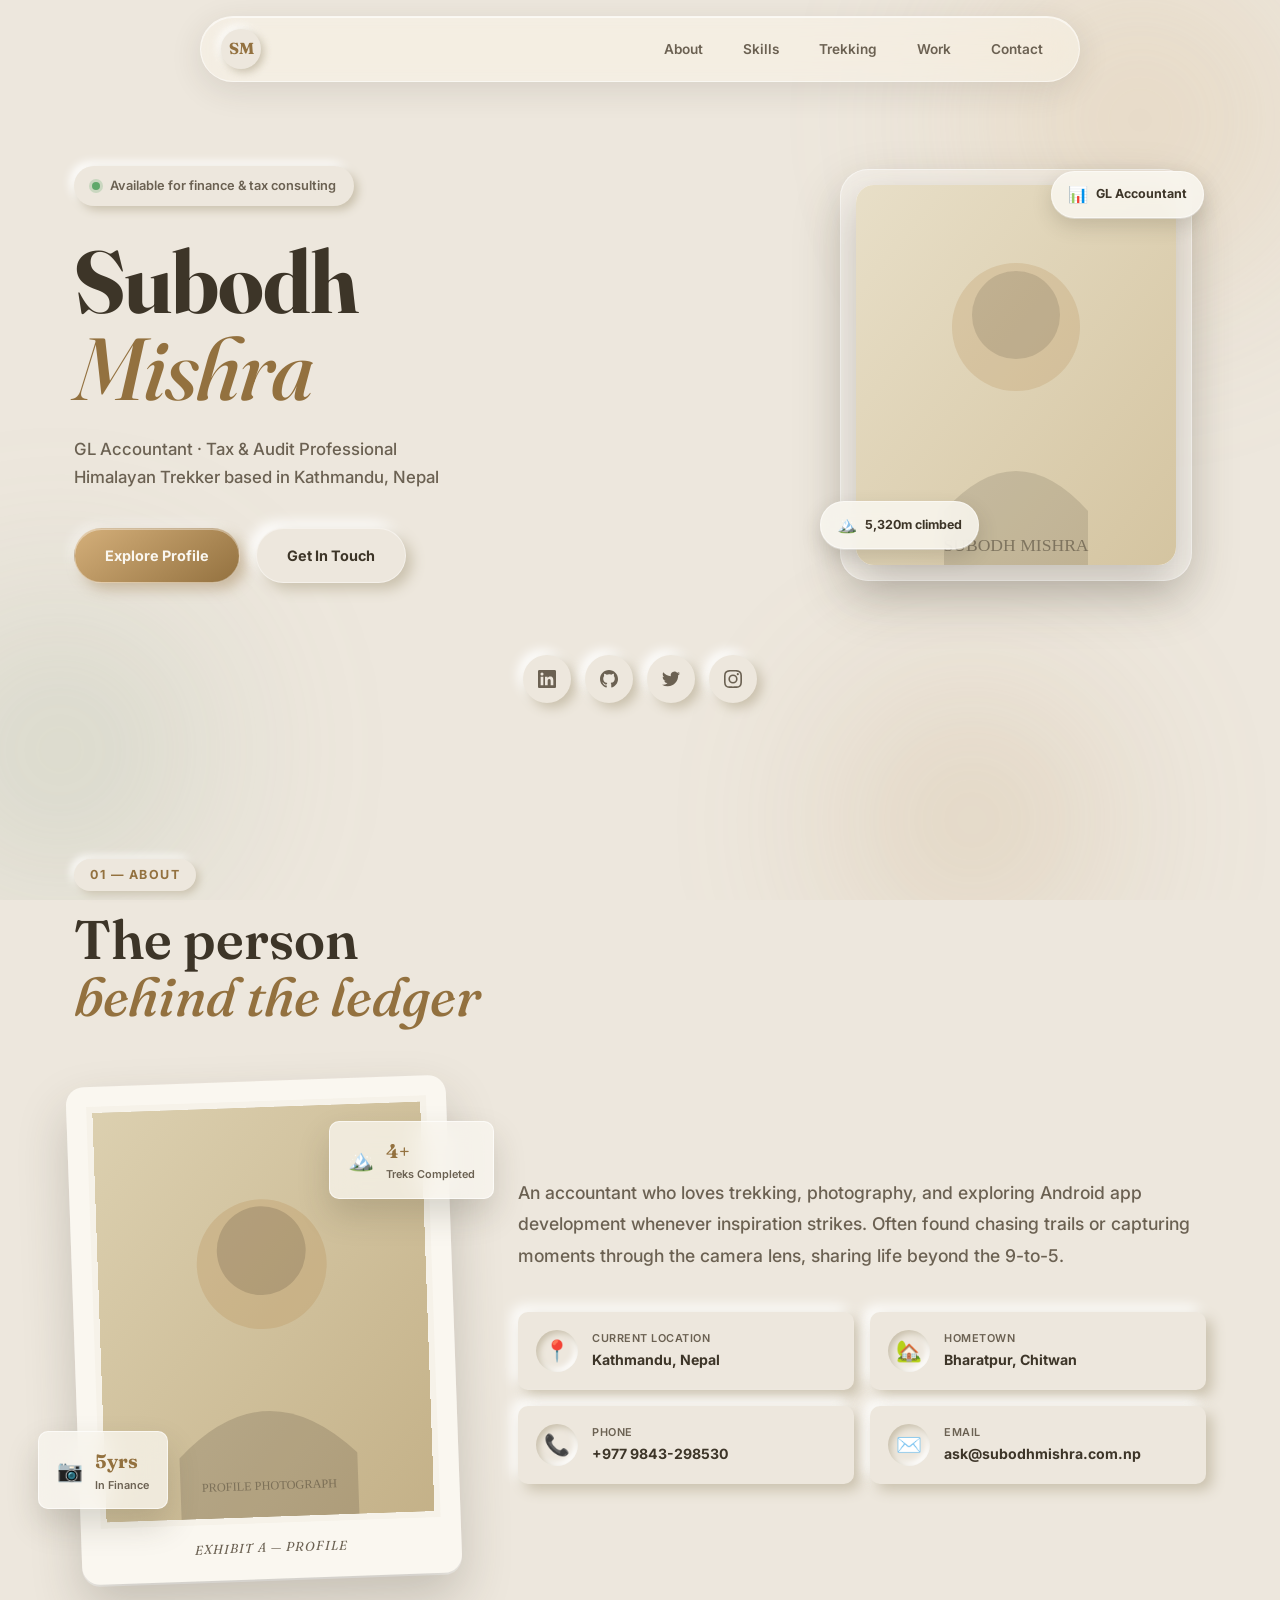
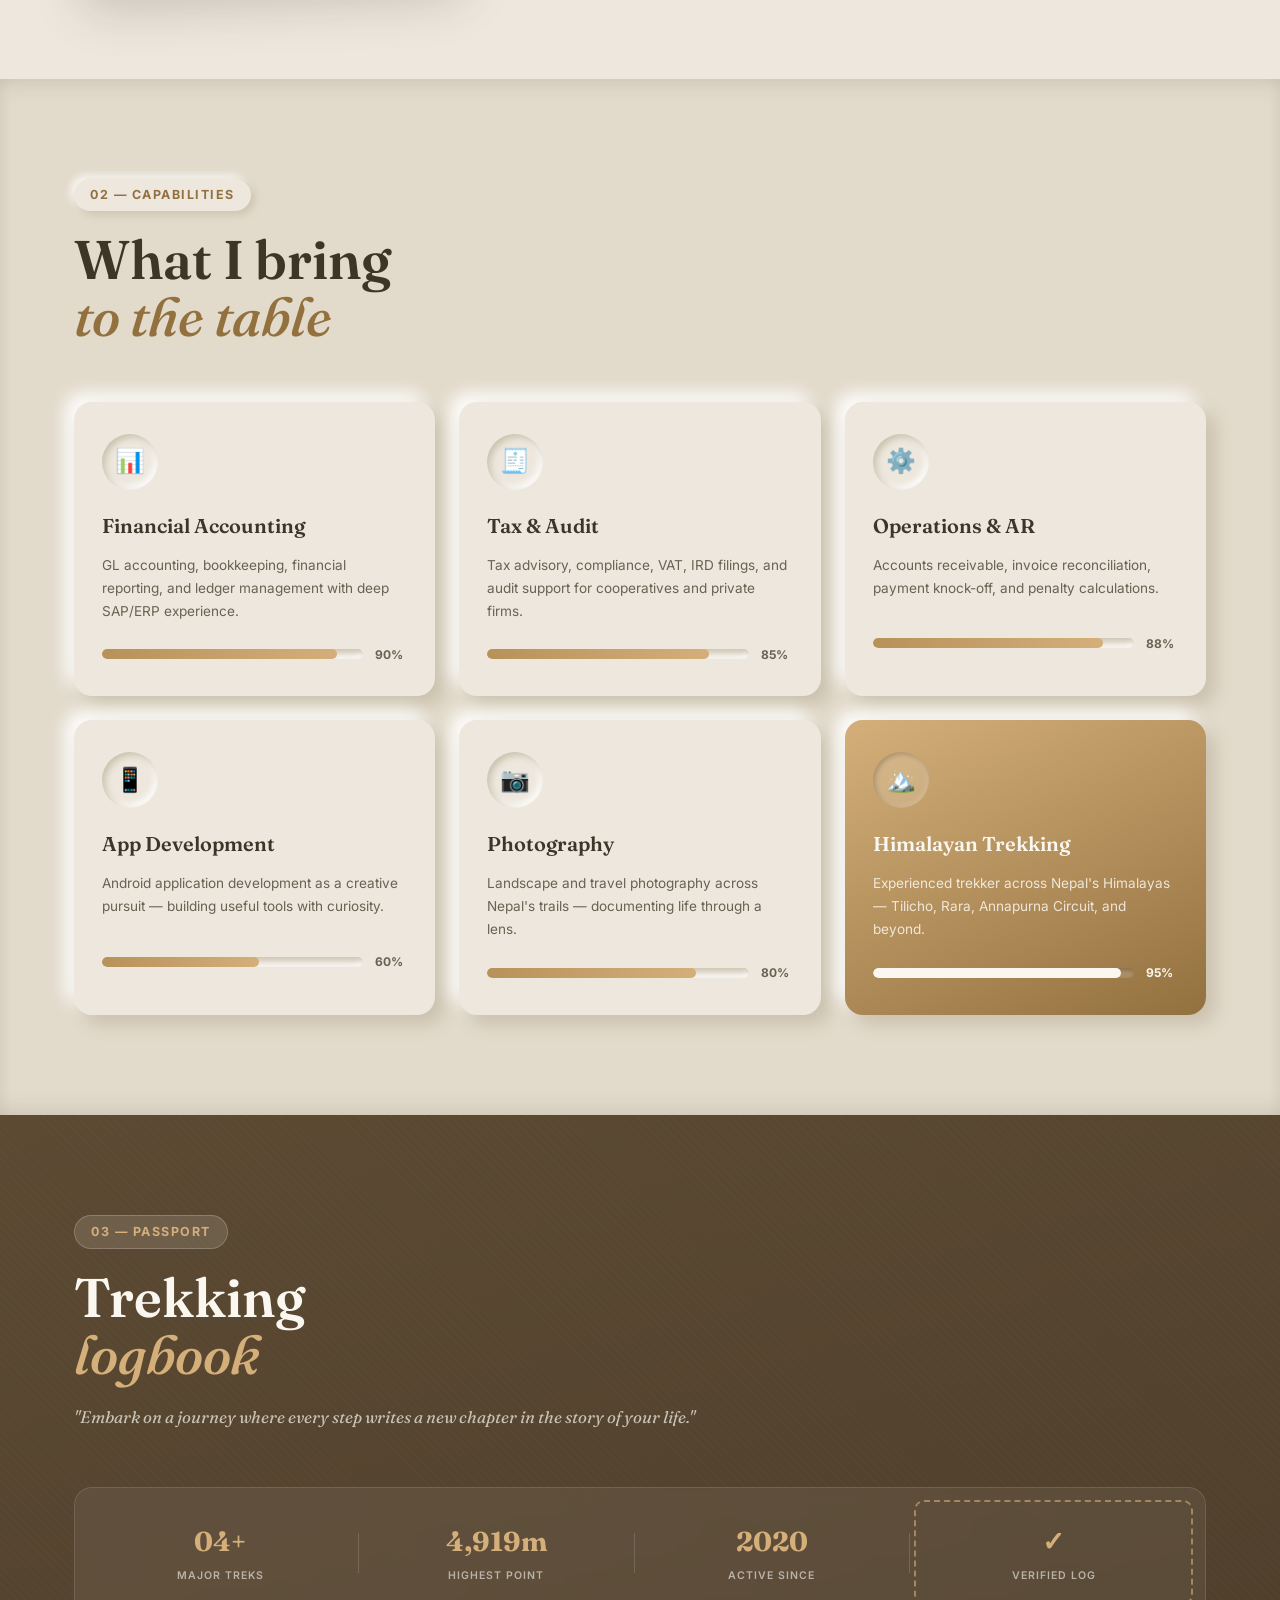
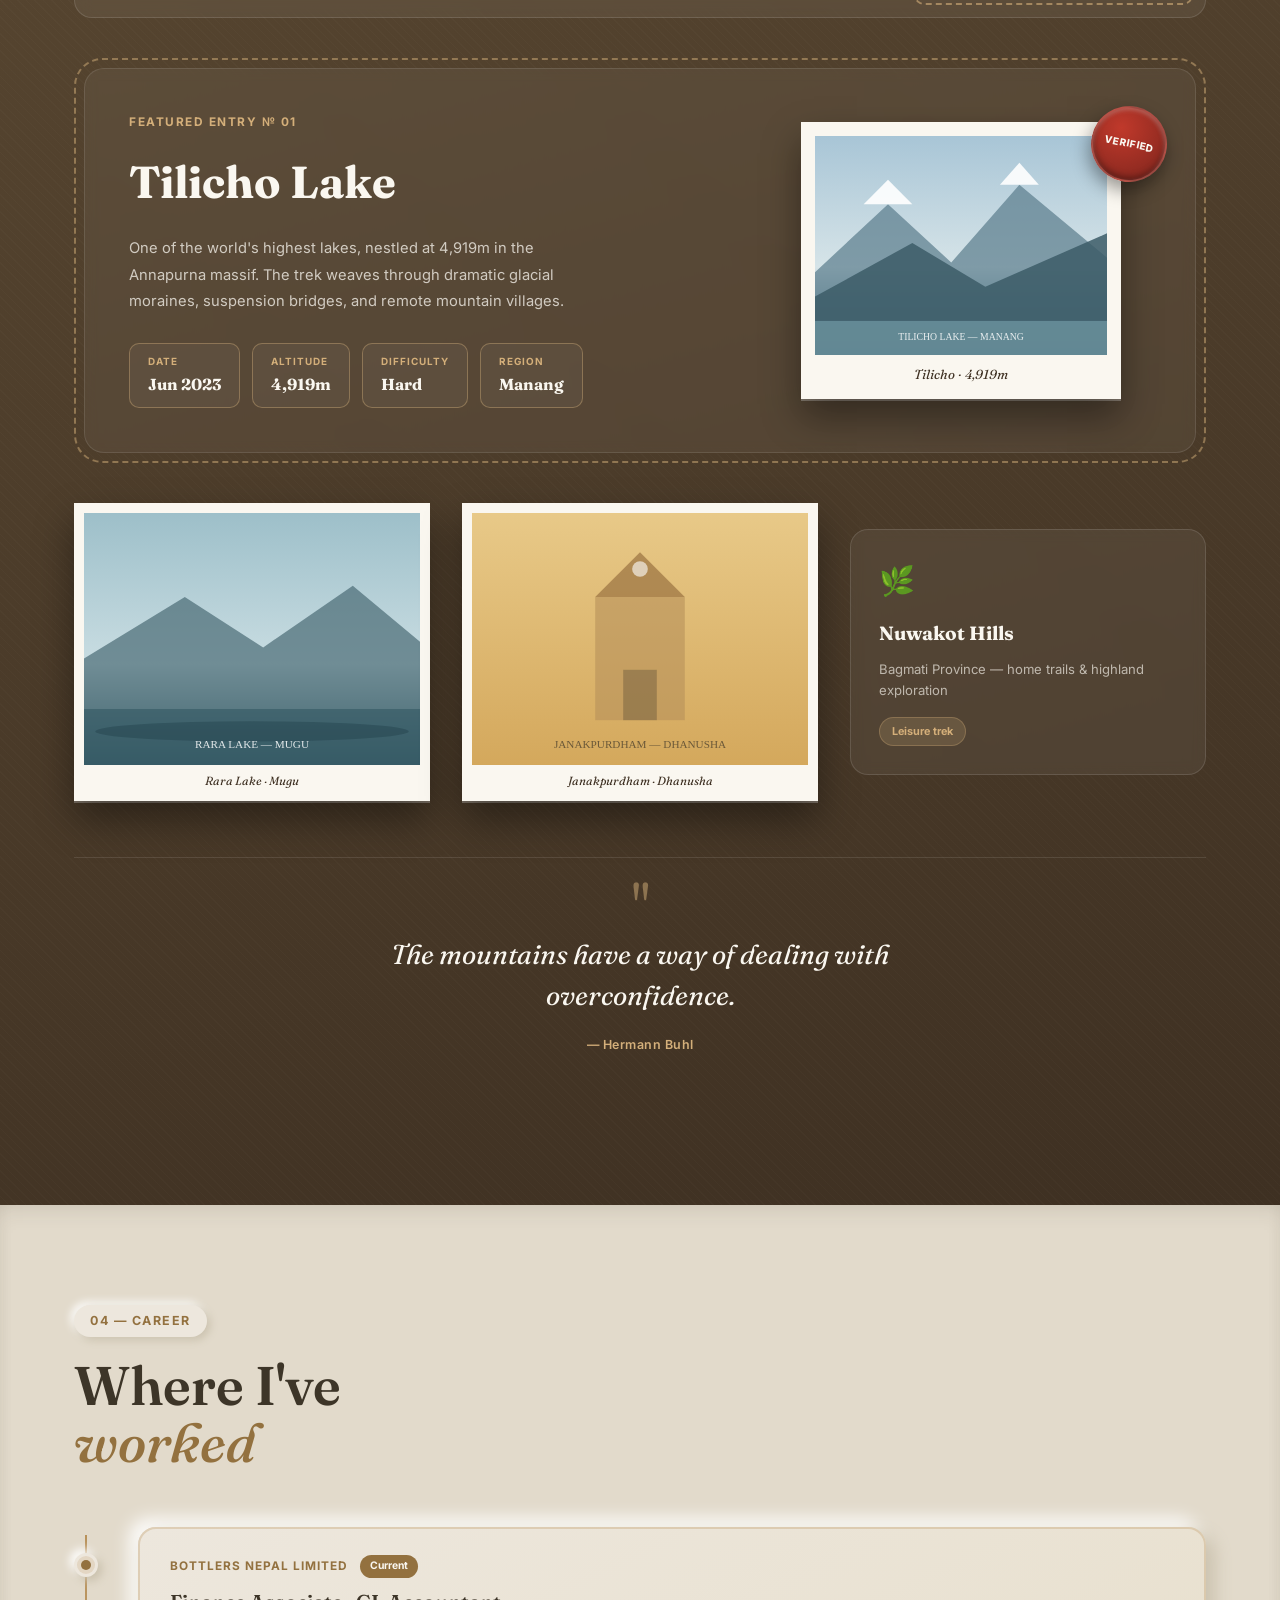
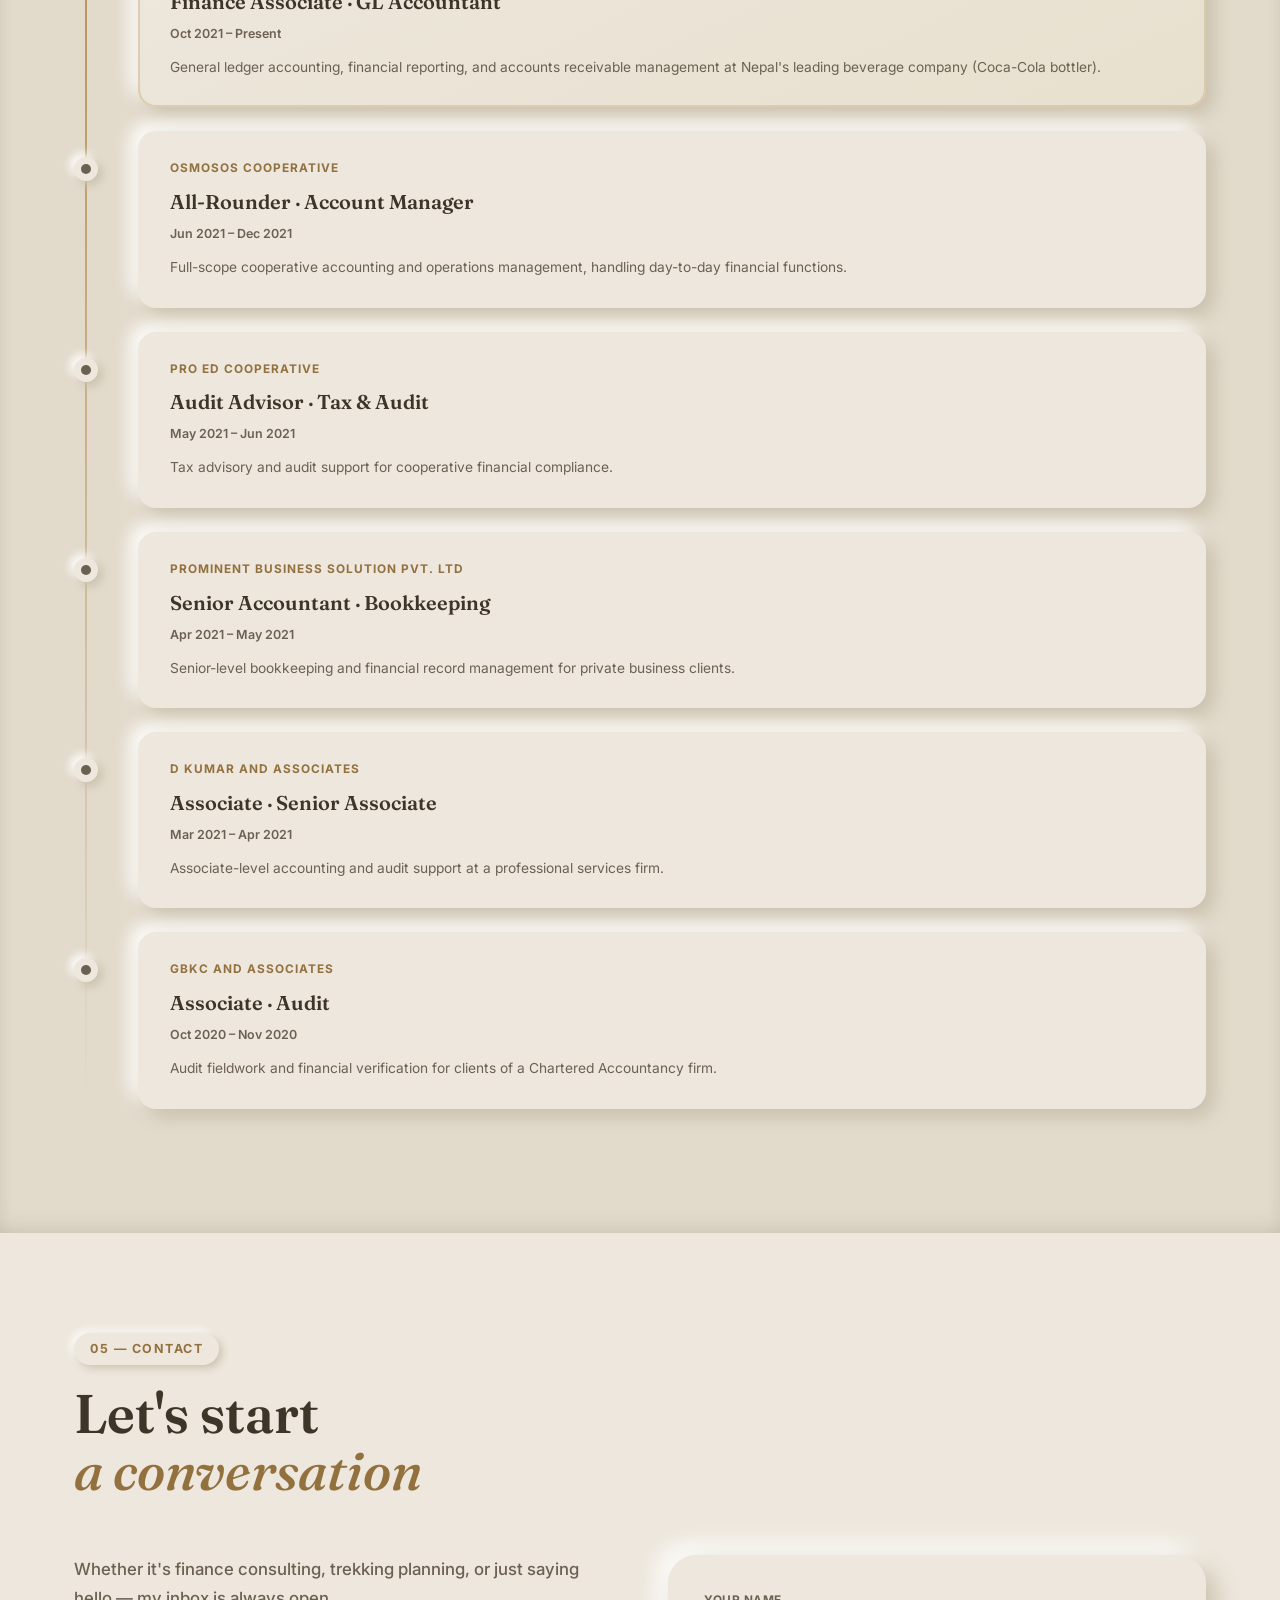
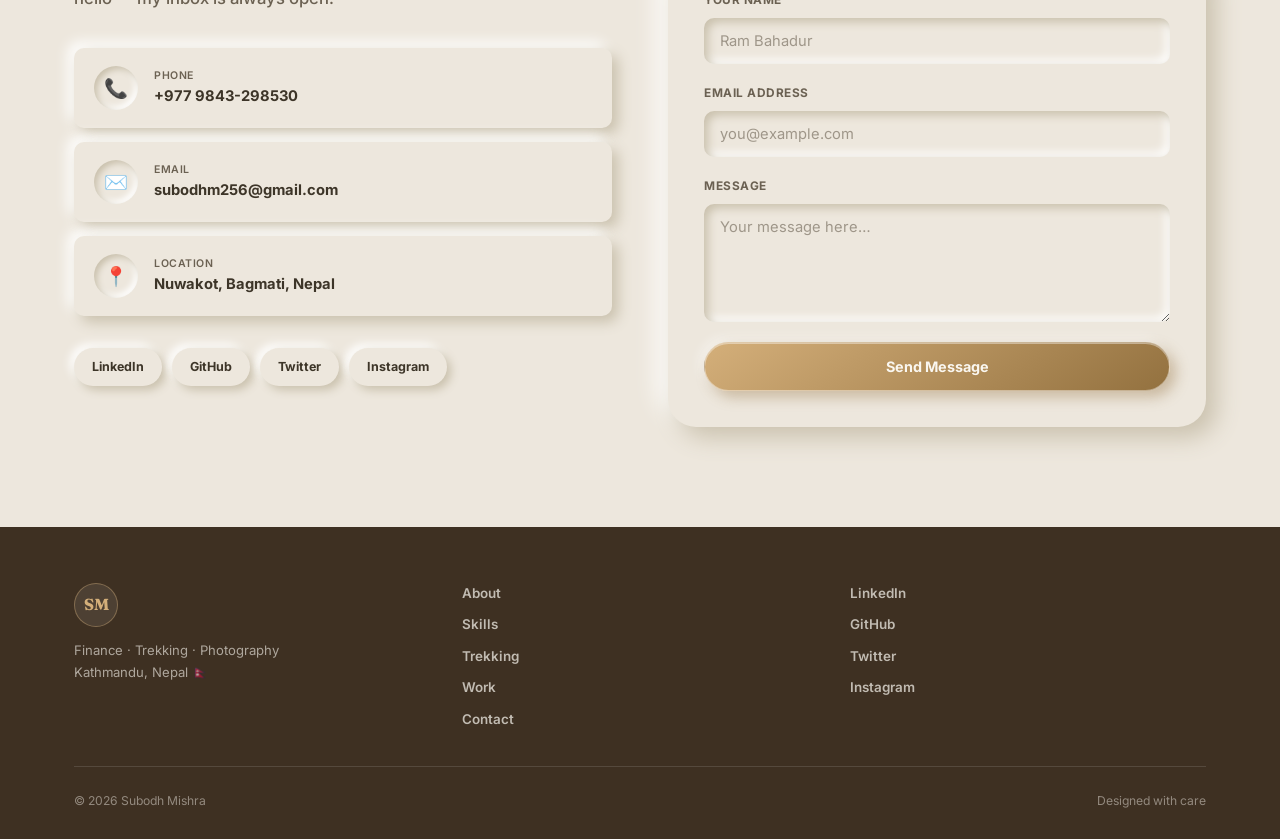
==== commit da22767f: "Update index.html" ====
--- a/index.html
+++ b/index.html
@@ -78,7 +78,7 @@
         </div>
         <div class="portrait-chip chip-2">
           <span class="chip-icon">🏔️</span>
-          <span>4,919m climbed</span>
+          <span>5,320m climbed</span>
         </div>
       </div>
     </div>
@@ -161,7 +161,7 @@
             <span class="ipc-icon">✉️</span>
             <div>
               <span class="ipc-label">Email</span>
-              <span class="ipc-value">subodhm256@gmail.com</span>
+              <span class="ipc-value">ask@subodhmishra.com.np</span>
             </div>
           </div>
         </div>
